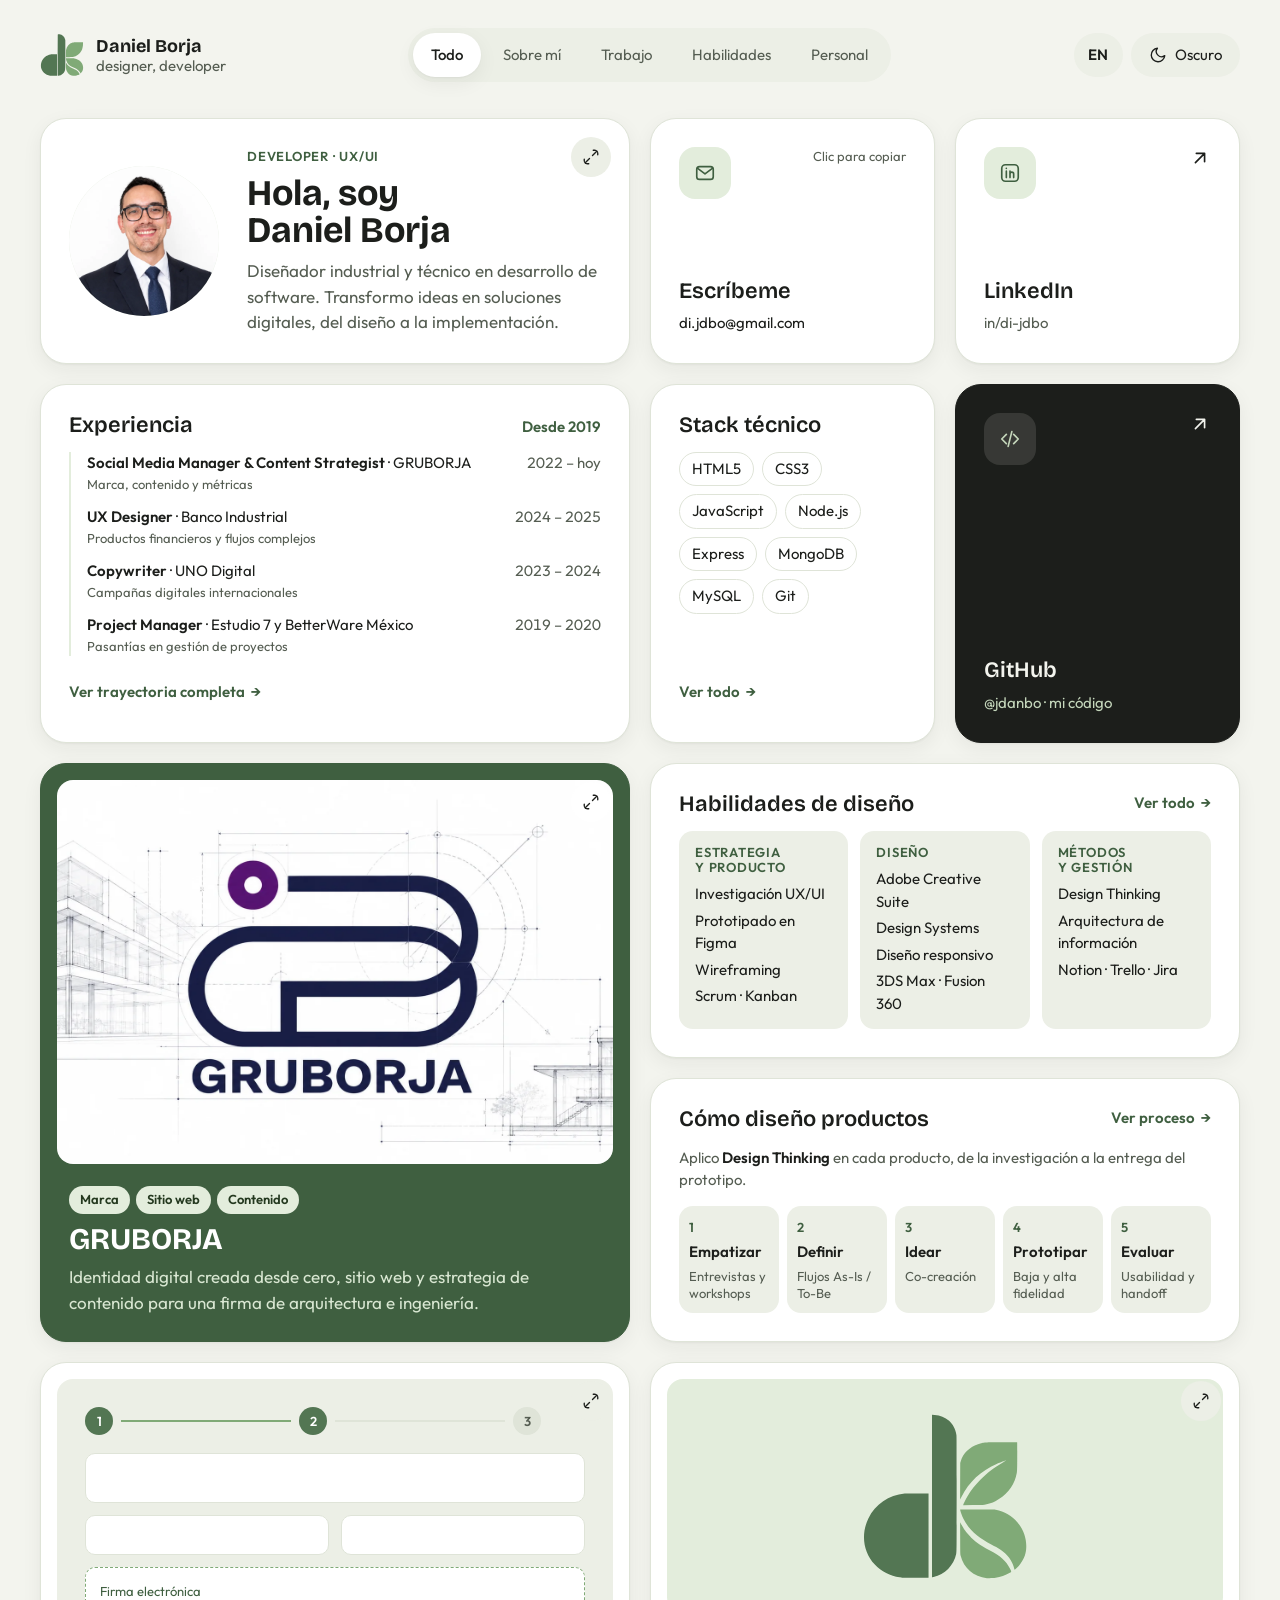
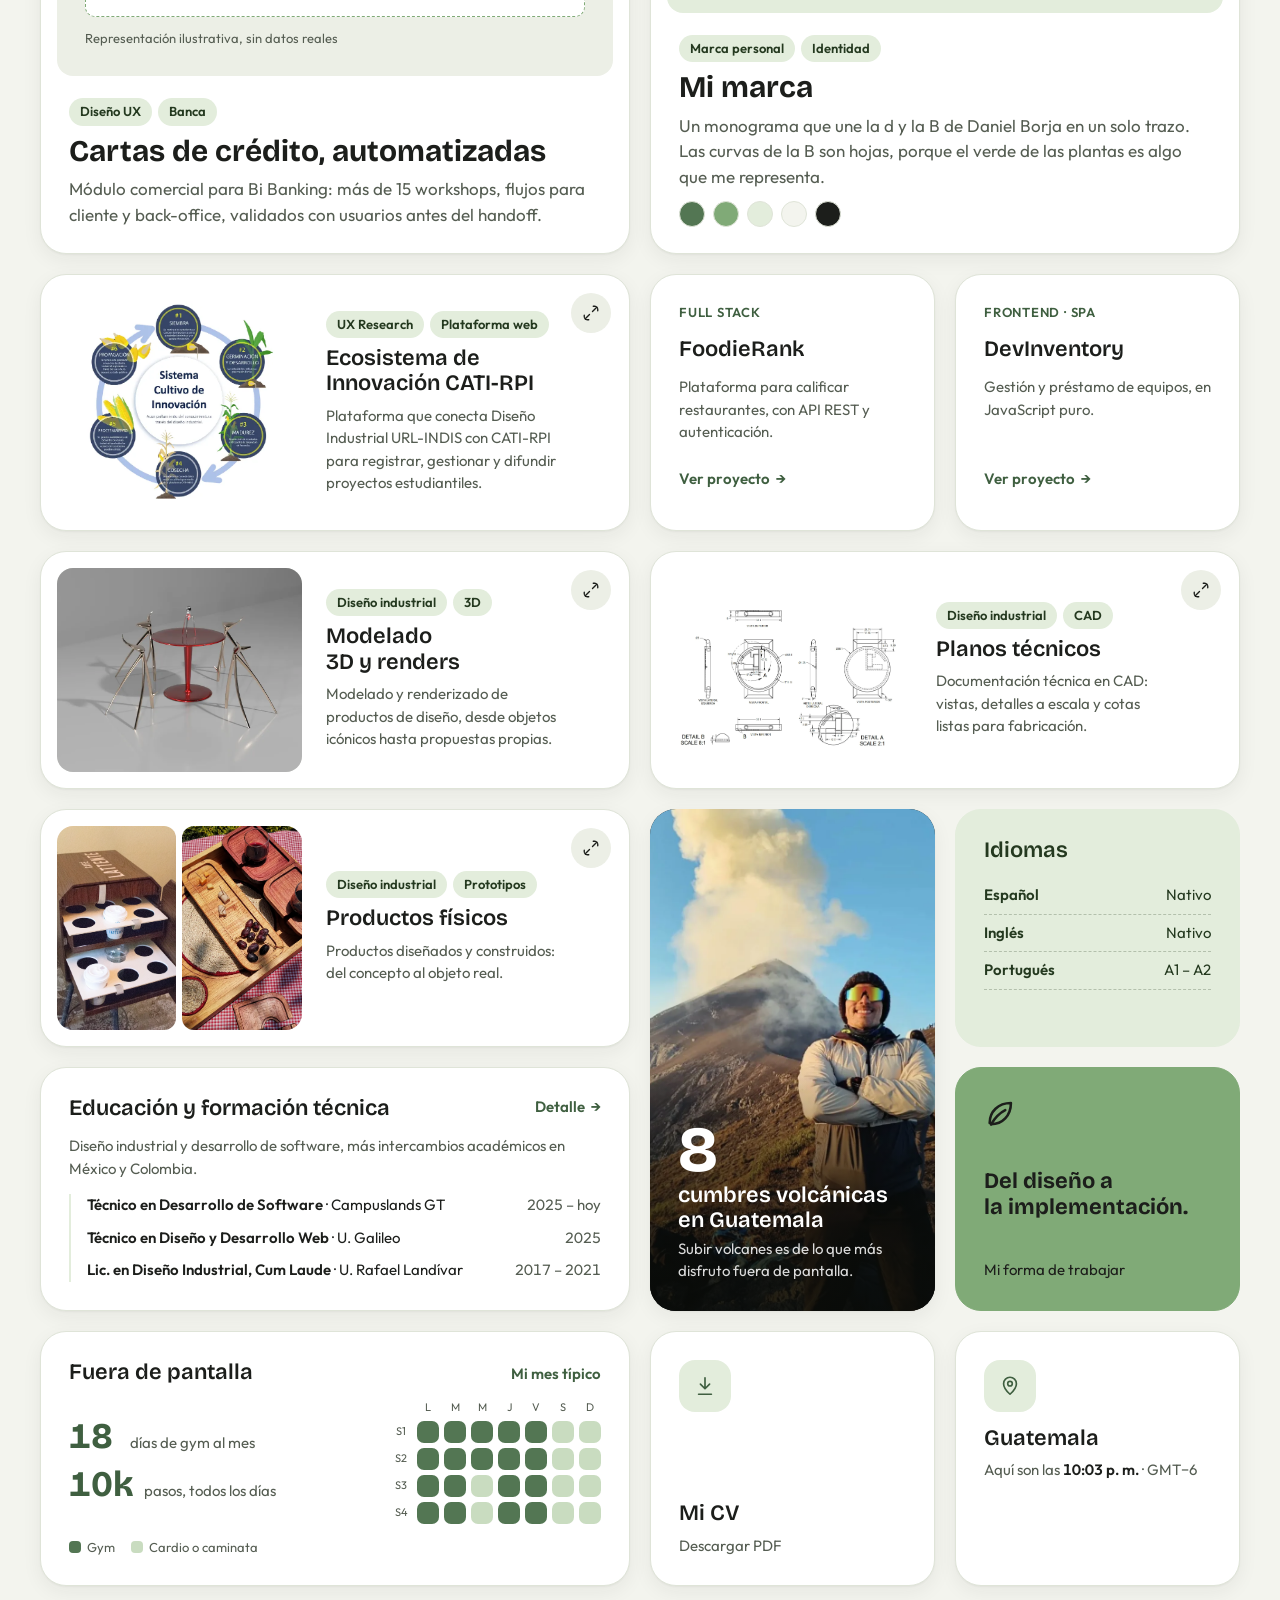
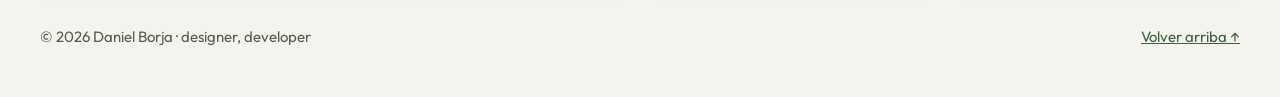
==== index.html @ 54ef1f3e "Organiza los archivos estáticos en la carpeta assets/ css, js, img, cv e íconos (favicons y manifest" ====
<!doctype html>
<html lang="es">
<head>
  <meta charset="utf-8">
  <meta name="viewport" content="width=device-width, initial-scale=1, viewport-fit=cover">
  <title>Daniel Borja · Developer UX/UI</title>
  <meta name="description" content="Portafolio de Daniel Borja, diseñador industrial y técnico en desarrollo de software en Guatemala. Diseño UX/UI y desarrollo frontend.">
  <meta name="author" content="Daniel Borja">
  <meta name="theme-color" content="#F3F4EE" media="(prefers-color-scheme: light)">
  <meta name="theme-color" content="#111410" media="(prefers-color-scheme: dark)">

  <!-- Vista previa al compartir el enlace -->
  <meta property="og:title" content="Daniel Borja · Developer UX/UI">
  <meta property="og:description" content="Diseño UX/UI y desarrollo frontend desde Guatemala.">
  <meta property="og:image" content="assets/img/perfil.webp">
  <meta property="og:type" content="website">

  <!-- Íconos -->
  <link rel="icon" type="image/svg+xml" href="assets/icons/favicon.svg">
  <link rel="icon" type="image/png" sizes="96x96" href="assets/icons/favicon-96x96.png">
  <link rel="shortcut icon" href="assets/icons/favicon.ico">
  <link rel="apple-touch-icon" sizes="180x180" href="assets/icons/apple-touch-icon.png">
  <link rel="manifest" href="assets/icons/site.webmanifest">

  <!-- Tipografías: Bricolage Grotesque (títulos) + Outfit (texto) -->
  <link rel="preconnect" href="https://fonts.googleapis.com">
  <link rel="preconnect" href="https://fonts.gstatic.com" crossorigin>
  <link rel="stylesheet" href="https://fonts.googleapis.com/css2?family=Bricolage+Grotesque:opsz,wght@12..96,600;12..96,700&family=Outfit:wght@400;500;600&display=swap">

  <!-- Estilos, en orden: variables → base → estructura → tarjetas → modal -->
  <link rel="stylesheet" href="assets/css/tokens.css">
  <link rel="stylesheet" href="assets/css/base.css">
  <link rel="stylesheet" href="assets/css/layout.css">
  <link rel="stylesheet" href="assets/css/cards.css">
  <link rel="stylesheet" href="assets/css/modal.css">

  <!-- Aplica el tema guardado antes de pintar, para evitar un parpadeo -->
  <script>
    try {
      var temaGuardado = localStorage.getItem('tema');
      if (temaGuardado) document.documentElement.setAttribute('data-theme', temaGuardado);
    } catch (e) {}
  </script>
</head>
<body>
  <a class="skip-link" href="#contenido">Saltar al contenido</a>

  <!-- ============ ENCABEZADO ============ -->
  <header class="site-header">
    <a class="brand" href="#" aria-label="Daniel Borja, inicio">
      <svg class="brand__logo" viewBox="129 152 995 977" aria-hidden="true"><path class="db-dark" fill-rule="evenodd" d="M357.5 1108.9C306.5 1104.1 255.8 1080.1 217.9 1042.9C152.1 978.1 132.1 885.1 164.7 794.6C195.9 707.8 276.5 640.7 366.5 626.6C385.8 623.6 400.0 623.0 456.8 623.0L514.0 623.0L514.0 866.5L514.0 1110.0L440.2 1109.9C399.7 1109.8 362.4 1109.4 357.5 1108.9ZM530.7 1109.3C529.5 1108.2 529.9 175.2 531.0 174.5C533.9 172.7 556.9 172.2 568.8 173.6C634.1 181.2 683.5 227.7 699.2 296.5L701.5 306.5L701.8 621.5C702.1 943.0 702.1 947.7 698.4 966.0C682.7 1044.2 620.8 1101.3 543.6 1108.9C530.7 1110.2 531.5 1110.2 530.7 1109.3Z"/><path class="db-light" fill-rule="evenodd" d="M876.8 1108.5C788.9 1096.5 722.6 1023.9 716.0 932.4C714.7 914.7 714.7 808.2 715.9 809.5C716.4 810.1 719.4 815.0 722.4 820.4C736.8 845.8 757.5 869.3 785.9 892.4C791.1 896.6 796.2 900.6 797.4 901.2C798.6 901.8 801.1 903.6 803.0 905.1C814.2 913.8 859.1 937.9 887.0 950.0C901.4 956.2 935.6 974.0 946.2 980.7C978.0 1000.8 1001.6 1025.2 1014.9 1051.8C1018.8 1059.6 1024.0 1072.1 1024.0 1073.7C1024.0 1075.8 1000.4 1088.5 984.0 1095.3C967.8 1102.0 948.6 1106.9 930.5 1109.0C918.3 1110.4 888.6 1110.1 876.8 1108.5ZM1043.5 1052.2C1042.5 1049.6 1040.1 1044.6 1038.2 1041.0C1012.9 994.9 972.6 962.9 900.0 931.2C824.7 898.4 779.7 865.1 748.6 819.2C730.3 792.2 716.0 748.7 716.0 720.1L716.0 714.0L757.2 713.8C836.1 713.3 892.6 714.4 908.5 716.9C966.4 726.0 1014.2 751.2 1050.3 791.8C1114.9 864.4 1123.0 965.7 1069.6 1032.9C1062.7 1041.6 1047.8 1057.0 1046.3 1057.0C1045.7 1057.0 1044.5 1054.9 1043.5 1052.2ZM715.0 625.8C715.0 565.9 715.7 543.3 718.0 529.5C732.2 445.6 788.2 383.0 870.1 359.5C900.0 350.9 913.1 350.0 1016.2 350.0L1102.0 350.0L1102.0 376.3C1102.0 446.3 1091.3 497.7 1066.4 546.9C1027.4 623.9 960.1 672.0 871.4 686.1C858.2 688.2 853.9 688.4 786.2 688.7L715.0 689.1L715.0 625.8Z"/></svg>
      <span class="brand__text">
        <span class="brand__name">Daniel Borja</span>
        <span class="brand__role">designer, developer</span>
      </span>
    </a>

    <nav class="filters" aria-label="Filtrar módulos">
      <button class="filters__btn" type="button" data-filter="todo" aria-pressed="true">Todo</button>
      <button class="filters__btn" type="button" data-filter="sobre-mi" aria-pressed="false">Sobre mí</button>
      <button class="filters__btn" type="button" data-filter="trabajo" aria-pressed="false">Trabajo</button>
      <button class="filters__btn" type="button" data-filter="habilidades" aria-pressed="false">Habilidades</button>
      <button class="filters__btn" type="button" data-filter="personal" aria-pressed="false">Personal</button>
    </nav>

    <div class="header-actions">
      <a class="lang-switch" href="en/" lang="en" hreflang="en" aria-label="Read in English">EN</a>
      <button class="theme-toggle" type="button" id="theme-toggle" aria-label="Cambiar a modo oscuro">
        <svg class="icon icon--moon" viewBox="0 0 24 24" aria-hidden="true"><path d="M21 12.8A9 9 0 1 1 11.2 3a7 7 0 0 0 9.8 9.8z"/></svg>
        <svg class="icon icon--sun" viewBox="0 0 24 24" aria-hidden="true"><circle cx="12" cy="12" r="4"/><path d="M12 2v2M12 20v2M4.9 4.9l1.4 1.4M17.7 17.7l1.4 1.4M2 12h2M20 12h2M4.9 19.1l1.4-1.4M17.7 6.3l1.4-1.4"/></svg>
        <span class="theme-toggle__label">Oscuro</span>
      </button>
    </div>
  </header>

  <!-- ============ CUADRÍCULA BENTO ============ -->
  <main id="contenido">
    <h1 class="visually-hidden">Daniel Borja, diseñador UX/UI y desarrollador en Guatemala</h1>

    <div class="bento" id="bento">

      <!-- Sobre mí -->
      <article class="card card--about span-2" data-cat="sobre-mi">
        <div class="avatar">
          <img class="avatar__img" src="assets/img/perfil.webp" alt="Foto de Daniel Borja" width="800" height="800" data-fallback>
          <svg class="avatar__fallback" viewBox="129 152 995 977" aria-hidden="true"><path class="db-dark" fill-rule="evenodd" d="M357.5 1108.9C306.5 1104.1 255.8 1080.1 217.9 1042.9C152.1 978.1 132.1 885.1 164.7 794.6C195.9 707.8 276.5 640.7 366.5 626.6C385.8 623.6 400.0 623.0 456.8 623.0L514.0 623.0L514.0 866.5L514.0 1110.0L440.2 1109.9C399.7 1109.8 362.4 1109.4 357.5 1108.9ZM530.7 1109.3C529.5 1108.2 529.9 175.2 531.0 174.5C533.9 172.7 556.9 172.2 568.8 173.6C634.1 181.2 683.5 227.7 699.2 296.5L701.5 306.5L701.8 621.5C702.1 943.0 702.1 947.7 698.4 966.0C682.7 1044.2 620.8 1101.3 543.6 1108.9C530.7 1110.2 531.5 1110.2 530.7 1109.3Z"/><path class="db-light" fill-rule="evenodd" d="M876.8 1108.5C788.9 1096.5 722.6 1023.9 716.0 932.4C714.7 914.7 714.7 808.2 715.9 809.5C716.4 810.1 719.4 815.0 722.4 820.4C736.8 845.8 757.5 869.3 785.9 892.4C791.1 896.6 796.2 900.6 797.4 901.2C798.6 901.8 801.1 903.6 803.0 905.1C814.2 913.8 859.1 937.9 887.0 950.0C901.4 956.2 935.6 974.0 946.2 980.7C978.0 1000.8 1001.6 1025.2 1014.9 1051.8C1018.8 1059.6 1024.0 1072.1 1024.0 1073.7C1024.0 1075.8 1000.4 1088.5 984.0 1095.3C967.8 1102.0 948.6 1106.9 930.5 1109.0C918.3 1110.4 888.6 1110.1 876.8 1108.5ZM1043.5 1052.2C1042.5 1049.6 1040.1 1044.6 1038.2 1041.0C1012.9 994.9 972.6 962.9 900.0 931.2C824.7 898.4 779.7 865.1 748.6 819.2C730.3 792.2 716.0 748.7 716.0 720.1L716.0 714.0L757.2 713.8C836.1 713.3 892.6 714.4 908.5 716.9C966.4 726.0 1014.2 751.2 1050.3 791.8C1114.9 864.4 1123.0 965.7 1069.6 1032.9C1062.7 1041.6 1047.8 1057.0 1046.3 1057.0C1045.7 1057.0 1044.5 1054.9 1043.5 1052.2ZM715.0 625.8C715.0 565.9 715.7 543.3 718.0 529.5C732.2 445.6 788.2 383.0 870.1 359.5C900.0 350.9 913.1 350.0 1016.2 350.0L1102.0 350.0L1102.0 376.3C1102.0 446.3 1091.3 497.7 1066.4 546.9C1027.4 623.9 960.1 672.0 871.4 686.1C858.2 688.2 853.9 688.4 786.2 688.7L715.0 689.1L715.0 625.8Z"/></svg>
        </div>
        <div class="card__body">
          <p class="eyebrow">Developer · UX/UI</p>
          <h2 class="card__title card__title--xl">Hola, soy Daniel Borja</h2>
          <p class="card__text">Diseñador industrial y técnico en desarrollo de software. Transformo ideas en soluciones digitales, del diseño a la implementación.</p>
        </div>
        <button class="card__expand" type="button" data-open="tpl-sobre-mi" aria-haspopup="dialog" aria-label="Abrir: sobre mí">
          <svg class="icon" viewBox="0 0 24 24" aria-hidden="true"><path d="M15 3h6v6M9 21H3v-6M21 3l-7 7M3 21l7-7"/></svg>
        </button>
      </article>

      <!-- Email (clic copia el correo) -->
      <article class="card card--email" data-cat="sobre-mi">
        <span class="card__icon">
          <svg class="icon" viewBox="0 0 24 24" aria-hidden="true"><rect x="3" y="5" width="18" height="14" rx="3"/><path d="m4 7 8 6 8-6"/></svg>
        </span>
        <div class="card__body">
          <h2 class="card__title">Escríbeme</h2>
          <p class="card__text card__text--small email-text" id="email-text">di.jdbo@gmail.com</p>
        </div>
        <button class="card__stretch" type="button" data-copy-email aria-describedby="email-text">
          <span class="visually-hidden">Copiar correo</span>
        </button>
        <span class="card__hint" aria-hidden="true">Clic para copiar</span>
      </article>

      <!-- LinkedIn -->
      <a class="card card--link" href="https://www.linkedin.com/in/di-jdbo" target="_blank" rel="noopener" data-cat="sobre-mi">
        <span class="card__icon">
          <svg class="icon" viewBox="0 0 24 24" aria-hidden="true"><rect x="3" y="3" width="18" height="18" rx="4"/><path d="M8 10v7M8 7v.01M12 17v-4a2 2 0 0 1 4 0v4M12 10v7"/></svg>
        </span>
        <span class="card__body">
          <span class="card__title">LinkedIn</span>
          <span class="card__text card__text--small">in/di-jdbo</span>
        </span>
        <svg class="icon card__arrow" viewBox="0 0 24 24" aria-hidden="true"><path d="M7 17 17 7M8 7h9v9"/></svg>
      </a>

      <!-- Experiencia -->
      <article class="card card--list span-2" data-cat="trabajo">
        <header class="card__head">
          <h2 class="card__title">Experiencia</h2>
          <span class="card__meta">Desde 2019</span>
        </header>
        <ul class="timeline timeline--roles">
          <li><span><b>Social Media Manager &amp; Content Strategist</b> · GRUBORJA<span class="timeline__area">Marca, contenido y métricas</span></span><span class="timeline__date">2022 – hoy</span></li>
          <li><span><b>UX Designer</b> · Banco Industrial<span class="timeline__area">Productos financieros y flujos complejos</span></span><span class="timeline__date">2024 – 2025</span></li>
          <li><span><b>Copywriter</b> · UNO Digital<span class="timeline__area">Campañas digitales internacionales</span></span><span class="timeline__date">2023 – 2024</span></li>
          <li><span><b>Project Manager</b> · Estudio 7 y BetterWare México<span class="timeline__area">Pasantías en gestión de proyectos</span></span><span class="timeline__date">2019 – 2020</span></li>
        </ul>
        <button class="card__more" type="button" data-open="tpl-experiencia" aria-haspopup="dialog">Ver trayectoria completa <span aria-hidden="true">→</span></button>
      </article>

      <!-- Stack técnico -->
      <article class="card" data-cat="habilidades">
        <h2 class="card__title">Stack técnico</h2>
        <p class="chips">
          <span class="chip">HTML5</span><span class="chip">CSS3</span><span class="chip">JavaScript</span>
          <span class="chip">Node.js</span><span class="chip">Express</span><span class="chip">MongoDB</span>
          <span class="chip">MySQL</span><span class="chip">Git</span>
        </p>
        <button class="card__more" type="button" data-open="tpl-stack" aria-haspopup="dialog">Ver todo <span aria-hidden="true">→</span></button>
      </article>

      <!-- GitHub -->
      <a class="card card--link card--ink" href="https://github.com/jdanbo" target="_blank" rel="noopener" data-cat="trabajo habilidades">
        <span class="card__icon">
          <svg class="icon" viewBox="0 0 24 24" aria-hidden="true"><path d="m8 7-5 5 5 5M16 7l5 5-5 5M14 4l-4 16"/></svg>
        </span>
        <span class="card__body">
          <span class="card__title">GitHub</span>
          <span class="card__text card__text--small">@jdanbo · mi código</span>
        </span>
        <svg class="icon card__arrow" viewBox="0 0 24 24" aria-hidden="true"><path d="M7 17 17 7M8 7h9v9"/></svg>
      </a>

      <!-- Proyecto: GRUBORJA -->
      <article class="card card--project card--forest span-2 row-2" data-cat="trabajo">
        <div class="card__media card__media--white">
          <img src="assets/img/gruborja-portada.webp" alt="Logotipo de GRUBORJA sobre bocetos arquitectónicos" width="1600" height="900" loading="lazy">
        </div>
        <div class="card__body">
          <p class="tags"><span class="tag">Marca</span><span class="tag">Sitio web</span><span class="tag">Contenido</span></p>
          <h2 class="card__title card__title--lg">GRUBORJA</h2>
          <p class="card__text">Identidad digital creada desde cero, sitio web y estrategia de contenido para una firma de arquitectura e ingeniería.</p>
        </div>
        <button class="card__expand" type="button" data-open="tpl-gruborja" aria-haspopup="dialog" aria-label="Abrir caso: GRUBORJA">
          <svg class="icon" viewBox="0 0 24 24" aria-hidden="true"><path d="M15 3h6v6M9 21H3v-6M21 3l-7 7M3 21l7-7"/></svg>
        </button>
      </article>

      <!-- Habilidades de diseño y UX -->
      <article class="card span-2" data-cat="habilidades">
        <header class="card__head">
          <h2 class="card__title">Habilidades de diseño</h2>
          <button class="card__more" type="button" data-open="tpl-diseno" aria-haspopup="dialog">Ver todo <span aria-hidden="true">→</span></button>
        </header>
        <div class="skill-groups">
          <div class="skill-group">
            <h3 class="skill-group__title">Estrategia y producto</h3>
            <ul class="skill-group__list">
              <li>Investigación UX/UI</li>
              <li>Prototipado en Figma</li>
              <li>Wireframing</li>
              <li>Scrum · Kanban</li>
            </ul>
          </div>
          <div class="skill-group">
            <h3 class="skill-group__title">Diseño</h3>
            <ul class="skill-group__list">
              <li>Adobe Creative Suite</li>
              <li>Design Systems</li>
              <li>Diseño responsivo</li>
              <li>3DS Max · Fusion 360</li>
            </ul>
          </div>
          <div class="skill-group">
            <h3 class="skill-group__title">Métodos y gestión</h3>
            <ul class="skill-group__list">
              <li>Design Thinking</li>
              <li>Arquitectura de información</li>
              <li>Notion · Trello · Jira</li>
            </ul>
          </div>
        </div>
      </article>

      <!-- Cómo diseño productos: Design Thinking -->
      <article class="card span-2" data-cat="habilidades">
        <header class="card__head">
          <h2 class="card__title">Cómo diseño productos</h2>
          <button class="card__more" type="button" data-open="tpl-ux" aria-haspopup="dialog">Ver proceso <span aria-hidden="true">→</span></button>
        </header>
        <p class="card__text card__text--small">Aplico <b class="hl">Design Thinking</b> en cada producto, de la investigación a la entrega del prototipo.</p>
        <ol class="process">
          <li><span class="process__n">1</span>Empatizar<span class="process__hint">Entrevistas y workshops</span></li>
          <li><span class="process__n">2</span>Definir<span class="process__hint">Flujos As-Is / To-Be</span></li>
          <li><span class="process__n">3</span>Idear<span class="process__hint">Co-creación</span></li>
          <li><span class="process__n">4</span>Prototipar<span class="process__hint">Baja y alta fidelidad</span></li>
          <li><span class="process__n">5</span>Evaluar<span class="process__hint">Usabilidad y handoff</span></li>
        </ol>
      </article>

      <!-- Proyecto: Cartas de crédito (Bi Banking) -->
      <article class="card card--project span-2 row-2" data-cat="trabajo">
        <div class="card__media card__media--ui" aria-hidden="true">
          <div class="mock-steps">
            <span class="mock-steps__dot is-done">1</span><span class="mock-steps__line is-done"></span>
            <span class="mock-steps__dot is-done">2</span><span class="mock-steps__line"></span>
            <span class="mock-steps__dot">3</span>
          </div>
          <span class="mock-field"></span>
          <span class="mock-row"><span class="mock-field"></span><span class="mock-field"></span></span>
          <span class="mock-field mock-field--sign">Firma electrónica</span>
          <span class="mock-caption">Representación ilustrativa, sin datos reales</span>
        </div>
        <div class="card__body">
          <p class="tags"><span class="tag">Diseño UX</span><span class="tag">Banca</span></p>
          <h2 class="card__title card__title--lg">Cartas de crédito, automatizadas</h2>
          <p class="card__text">Módulo comercial para Bi Banking: más de 15 workshops, flujos para cliente y back-office, validados con usuarios antes del handoff.</p>
        </div>
        <button class="card__expand" type="button" data-open="tpl-bi" aria-haspopup="dialog" aria-label="Abrir caso: cartas de crédito">
          <svg class="icon" viewBox="0 0 24 24" aria-hidden="true"><path d="M15 3h6v6M9 21H3v-6M21 3l-7 7M3 21l7-7"/></svg>
        </button>
      </article>

      <!-- Mi marca: logotipo -->
      <article class="card card--brand span-2 row-2" data-cat="sobre-mi trabajo">
        <div class="brand-stage">
          <img src="assets/img/logo-db.svg" alt="Logotipo de Daniel Borja: monograma db con hojas" width="883" height="888" loading="lazy">
        </div>
        <div class="card__body">
          <p class="tags"><span class="tag">Marca personal</span><span class="tag">Identidad</span></p>
          <h2 class="card__title card__title--lg">Mi marca</h2>
          <p class="card__text">Un monograma que une la d y la B de Daniel Borja en un solo trazo. Las curvas de la B son hojas, porque el verde de las plantas es algo que me representa.</p>
          <p class="swatches" aria-label="Paleta de la marca">
            <span class="swatch" style="background:#537653" title="Verde bosque #537653"></span>
            <span class="swatch" style="background:#80AA77" title="Verde hoja #80AA77"></span>
            <span class="swatch" style="background:#E3EDDC" title="Menta #E3EDDC"></span>
            <span class="swatch" style="background:#F3F4EE" title="Hueso #F3F4EE"></span>
            <span class="swatch" style="background:#1C1E1B" title="Casi negro #1C1E1B"></span>
          </p>
        </div>
        <button class="card__expand" type="button" data-open="tpl-marca" aria-haspopup="dialog" aria-label="Abrir: mi marca">
          <svg class="icon" viewBox="0 0 24 24" aria-hidden="true"><path d="M15 3h6v6M9 21H3v-6M21 3l-7 7M3 21l7-7"/></svg>
        </button>
      </article>

      <!-- Proyecto: Ecosistema de Innovación CATI-RPI -->
      <article class="card card--feature span-2" data-cat="trabajo">
        <div class="card__media card__media--contain">
          <img src="assets/img/innovacion-1.webp" alt="Diagrama del Sistema Cultivo de Innovación: siembra, germinación, madurez, cosecha, procesamiento y propagación" width="570" height="583" loading="lazy">
        </div>
        <div class="card__body">
          <p class="tags"><span class="tag">UX Research</span><span class="tag">Plataforma web</span></p>
          <h2 class="card__title">Ecosistema de Innovación CATI-RPI</h2>
          <p class="card__text card__text--small">Plataforma que conecta Diseño Industrial URL-INDIS con CATI-RPI para registrar, gestionar y difundir proyectos estudiantiles.</p>
        </div>
        <button class="card__expand" type="button" data-open="tpl-cati" aria-haspopup="dialog" aria-label="Abrir caso: Ecosistema de Innovación CATI-RPI">
          <svg class="icon" viewBox="0 0 24 24" aria-hidden="true"><path d="M15 3h6v6M9 21H3v-6M21 3l-7 7M3 21l7-7"/></svg>
        </button>
      </article>

      <!-- Proyecto: FoodieRank -->
      <article class="card card--mini-project" data-cat="trabajo habilidades">
        <p class="eyebrow">Full stack</p>
        <h2 class="card__title">FoodieRank</h2>
        <p class="card__text card__text--small">Plataforma para calificar restaurantes, con API REST y autenticación.</p>
        <button class="card__more" type="button" data-open="tpl-foodierank" aria-haspopup="dialog">Ver proyecto <span aria-hidden="true">→</span></button>
      </article>

      <!-- Proyecto: DevInventory -->
      <article class="card card--mini-project" data-cat="trabajo habilidades">
        <p class="eyebrow">Frontend · SPA</p>
        <h2 class="card__title">DevInventory</h2>
        <p class="card__text card__text--small">Gestión y préstamo de equipos, en JavaScript puro.</p>
        <button class="card__more" type="button" data-open="tpl-devinventory" aria-haspopup="dialog">Ver proyecto <span aria-hidden="true">→</span></button>
      </article>

      <!-- Modelado 3D y renders -->
      <article class="card card--feature span-2" data-cat="trabajo">
        <div class="card__media">
          <img src="assets/img/starck.webp" alt="Render del exprimidor Juicy Salif de Philippe Starck" width="1200" height="675" loading="lazy">
        </div>
        <div class="card__body">
          <p class="tags"><span class="tag">Diseño industrial</span><span class="tag">3D</span></p>
          <h2 class="card__title">Modelado 3D y renders</h2>
          <p class="card__text card__text--small">Modelado y renderizado de productos de diseño, desde objetos icónicos hasta propuestas propias.</p>
        </div>
        <button class="card__expand" type="button" data-open="tpl-3d" aria-haspopup="dialog" aria-label="Abrir galería: modelado 3D y renders">
          <svg class="icon" viewBox="0 0 24 24" aria-hidden="true"><path d="M15 3h6v6M9 21H3v-6M21 3l-7 7M3 21l7-7"/></svg>
        </button>
      </article>

      <!-- Planos técnicos -->
      <article class="card card--feature span-2" data-cat="trabajo habilidades">
        <div class="card__media card__media--contain">
          <img src="assets/img/plano.webp" alt="Plano técnico CAD con vistas y detalles acotados" width="1186" height="812" loading="lazy">
        </div>
        <div class="card__body">
          <p class="tags"><span class="tag">Diseño industrial</span><span class="tag">CAD</span></p>
          <h2 class="card__title">Planos técnicos</h2>
          <p class="card__text card__text--small">Documentación técnica en CAD: vistas, detalles a escala y cotas listas para fabricación.</p>
        </div>
        <button class="card__expand" type="button" data-open="tpl-planos" aria-haspopup="dialog" aria-label="Abrir: planos técnicos">
          <svg class="icon" viewBox="0 0 24 24" aria-hidden="true"><path d="M15 3h6v6M9 21H3v-6M21 3l-7 7M3 21l7-7"/></svg>
        </button>
      </article>

      <!-- Productos físicos -->
      <article class="card card--feature span-2" data-cat="trabajo">
        <div class="card__media card__media--duo">
          <img src="assets/img/producto-lattente.webp" alt="Contenedor de madera para Café Lattente con dos bandejas deslizables para bebidas" width="1400" height="1223" loading="lazy">
          <img src="assets/img/producto-picnic.webp" alt="Bandeja de madera para picnic con tabla central, portavasos y posavasos tejidos" width="1400" height="1050" loading="lazy">
        </div>
        <div class="card__body">
          <p class="tags"><span class="tag">Diseño industrial</span><span class="tag">Prototipos</span></p>
          <h2 class="card__title">Productos físicos</h2>
          <p class="card__text card__text--small">Productos diseñados y construidos: del concepto al objeto real.</p>
        </div>
        <button class="card__expand" type="button" data-open="tpl-fisicos" aria-haspopup="dialog" aria-label="Abrir: productos físicos">
          <svg class="icon" viewBox="0 0 24 24" aria-hidden="true"><path d="M15 3h6v6M9 21H3v-6M21 3l-7 7M3 21l7-7"/></svg>
        </button>
      </article>

      <!-- Volcanes -->
      <article class="card card--photo row-2" data-cat="personal">
        <img class="card__photo" src="assets/img/volcanes.webp" alt="Daniel en la cumbre de un volcán al amanecer, con un volcán en erupción al fondo" width="1000" height="1106" loading="lazy">
        <div class="card__photo-body">
          <p class="card__photo-n">8</p>
          <h2 class="card__title">cumbres volcánicas en Guatemala</h2>
          <p class="card__text card__text--small">Subir volcanes es de lo que más disfruto fuera de pantalla.</p>
        </div>
      </article>

      <!-- Idiomas + Duolingo -->
      <article class="card card--mint" data-cat="personal sobre-mi">
        <header class="card__head">
          <h2 class="card__title">Idiomas</h2>
          <span class="streak" id="duolingo-streak" hidden>
            <svg class="icon" viewBox="0 0 24 24" aria-hidden="true"><path d="M12 22c4 0 7-2.7 7-6.5 0-4-3.5-6.5-4.5-10.5-2 1.5-3 3.5-3 5.5C10 9 9 8 9 6c-2 2-4 4.8-4 9.5C5 19.3 8 22 12 22z"/></svg>
            <span id="duolingo-dias"></span>
          </span>
        </header>
        <ul class="langs">
          <li><span>Español</span><span>Nativo</span></li>
          <li><span>Inglés</span><span>Nativo</span></li>
          <li><span>Portugués</span><span>A1 – A2</span></li>
        </ul>
        <a class="card__more" id="duolingo-link" href="https://www.duolingo.com/" target="_blank" rel="noopener" hidden>Mi perfil en Duolingo <span aria-hidden="true">↗</span></a>
      </article>

      <!-- Educación y formación técnica -->
      <article class="card card--list span-2" data-cat="sobre-mi">
        <header class="card__head">
          <h2 class="card__title">Educación y formación técnica</h2>
          <button class="card__more" type="button" data-open="tpl-educacion" aria-haspopup="dialog">Detalle <span aria-hidden="true">→</span></button>
        </header>
        <p class="card__text card__text--small">Diseño industrial y desarrollo de software, más intercambios académicos en México y Colombia.</p>
        <ul class="timeline">
          <li><span><b>Técnico en Desarrollo de Software</b> · Campuslands GT</span><span class="timeline__date">2025 – hoy</span></li>
          <li><span><b>Técnico en Diseño y Desarrollo Web</b> · U. Galileo</span><span class="timeline__date">2025</span></li>
          <li><span><b>Lic. en Diseño Industrial, Cum Laude</b> · U. Rafael Landívar</span><span class="timeline__date">2017 – 2021</span></li>
        </ul>
      </article>

      <!-- Frase -->
      <figure class="card card--quote" data-cat="sobre-mi">
        <svg class="icon icon--leaf" viewBox="0 0 24 24" aria-hidden="true"><path d="M5 20c8 0 14-6 14-15-9 0-15 6-15 14"/><path d="M5 20c3-5 6-8 10-10"/></svg>
        <blockquote class="quote">Del diseño a la implementación.</blockquote>
        <figcaption class="card__text card__text--small">Mi forma de trabajar</figcaption>
      </figure>

      <!-- Fuera de pantalla: rutina de gym y pasos (datos en js/data.js) -->
      <article class="card span-2" data-cat="personal">
        <header class="card__head">
          <h2 class="card__title">Fuera de pantalla</h2>
          <span class="card__meta">Mi mes típico</span>
        </header>
        <div class="routine">
          <div class="routine__stats">
            <p class="stat"><span class="stat__n" id="gym-total">18</span><span class="stat__l">días de gym al mes</span></p>
            <p class="stat"><span class="stat__n" id="gym-pasos">10k</span><span class="stat__l">pasos, todos los días</span></p>
          </div>
          <div class="routine__grid" id="gym-rutina" role="img" aria-label="Rutina mensual: dos semanas de 5 días de gym, dos semanas de 4 días, y cardio o caminata los demás días"></div>
        </div>
        <p class="routine__legend">
          <span class="routine__key"><span class="routine__cell is-gym"></span>Gym</span>
          <span class="routine__key"><span class="routine__cell is-cardio"></span>Cardio o caminata</span>
        </p>
      </article>

      <!-- CV -->
      <a class="card card--link" href="assets/cv/CV_Daniel_Borja.pdf" download data-cat="sobre-mi">
        <span class="card__icon">
          <svg class="icon" viewBox="0 0 24 24" aria-hidden="true"><path d="M12 3v12M7 10l5 5 5-5M5 21h14"/></svg>
        </span>
        <span class="card__body">
          <span class="card__title">Mi CV</span>
          <span class="card__text card__text--small">Descargar PDF</span>
        </span>
      </a>

      <!-- Ubicación y hora local -->
      <article class="card" data-cat="sobre-mi personal">
        <span class="card__icon">
          <svg class="icon" viewBox="0 0 24 24" aria-hidden="true"><path d="M12 21s-7-6.2-7-11.5A7 7 0 0 1 19 9.5C19 14.8 12 21 12 21z"/><circle cx="12" cy="9.5" r="2.5"/></svg>
        </span>
        <div class="card__body">
          <h2 class="card__title">Guatemala</h2>
          <p class="card__text card__text--small">Aquí son las <time class="clock" id="local-time">--:--</time> · GMT−6</p>
        </div>
      </article>

    </div>
  </main>

  <footer class="site-footer">
    <p>© <span id="year">2026</span> Daniel Borja · designer, developer</p>
    <a href="#contenido">Volver arriba ↑</a>
  </footer>

  <!-- ============ MODAL (un solo dialog, el contenido llega de las plantillas) ============ -->
  <dialog class="modal" id="modal">
    <button class="modal__close" type="button" data-close aria-label="Cerrar">
      <svg class="icon" viewBox="0 0 24 24" aria-hidden="true"><path d="M6 6l12 12M18 6 6 18"/></svg>
    </button>
    <div class="modal__body" id="modal-body"></div>
  </dialog>

  <!-- Aviso breve (ej. "Correo copiado") -->
  <div class="toast" id="toast" role="status" aria-live="polite"></div>

  <!-- ============ CONTENIDO DE LOS MODALES ============ -->
  <template id="tpl-sobre-mi">
    <p class="eyebrow">Sobre mí</p>
    <h2 class="modal__title" id="modal-title">Hola, soy Daniel Borja</h2>
    <p>Soy diseñador industrial y técnico en desarrollo de software, con experiencia en diseño digital y desarrollo frontend. Combino sensibilidad por la experiencia de usuario con conocimientos técnicos para crear interfaces funcionales, accesibles y visualmente consistentes.</p>
    <p>Mi formación en diseño me ayuda a entender necesidades y resolver problemas; mi formación en desarrollo me permite llevar esas soluciones a una implementación real. Hoy fortalezco mi perfil frontend y avanzo hacia el desarrollo full stack.</p>
    <p>Busco sumarme a un equipo donde pueda aportar desde la ejecución técnica y desde el diseño, para construir productos digitales escalables, mantenibles y centrados en el usuario.</p>
    <h3>Cómo trabajo con otros</h3>
    <ul class="modal__list">
      <li><b>Resolución sistémica de problemas:</b> desgloso retos complejos en soluciones técnicas escalables.</li>
      <li><b>Comunicación entre áreas:</b> traduzco necesidades de diseño y negocio a requerimientos técnicos claros.</li>
      <li><b>Pensamiento analítico:</b> evalúo la viabilidad técnica y cuido el detalle antes de probar un producto.</li>
    </ul>
    <p class="modal__actions">
      <button class="btn btn--primary" type="button" data-copy-email>Copiar correo</button>
      <a class="btn" href="https://www.linkedin.com/in/di-jdbo" target="_blank" rel="noopener">LinkedIn</a>
      <a class="btn" href="assets/cv/CV_Daniel_Borja.pdf" download>Descargar CV</a>
    </p>
  </template>

  <template id="tpl-marca">
    <p class="eyebrow">Identidad personal</p>
    <h2 class="modal__title" id="modal-title">Mi marca: el monograma db</h2>
    <div class="brand-hero"><img src="assets/img/logo-db.svg" alt="Logotipo de Daniel Borja" width="883" height="888"></div>
    <h3>Concepto</h3>
    <p>Mi logotipo es un monograma con mis iniciales. La d y la B comparten el mismo trazo vertical, así que se leen como una sola pieza: diseño y desarrollo en una misma línea, como dice el descriptor "designer, developer".</p>
    <p>Las curvas de la B son dos hojas. El verde y las plantas son algo que me representa, y en este portafolio se convierten en un jardín: cada módulo es una maceta que crece al abrirla.</p>
    <h3>Construcción</h3>
    <p>Formas geométricas, trazos gruesos y esquinas redondeadas. Esas mismas curvas definen el radio de las tarjetas de este sitio.</p>
    <h3>Paleta</h3>
    <ul class="palette">
      <li><span class="palette__chip" style="background:#537653"></span><b>Verde bosque</b><code>#537653</code></li>
      <li><span class="palette__chip" style="background:#80AA77"></span><b>Verde hoja</b><code>#80AA77</code></li>
      <li><span class="palette__chip" style="background:#E3EDDC"></span><b>Menta</b><code>#E3EDDC</code></li>
      <li><span class="palette__chip" style="background:#F3F4EE"></span><b>Hueso</b><code>#F3F4EE</code></li>
      <li><span class="palette__chip" style="background:#1C1E1B"></span><b>Casi negro</b><code>#1C1E1B</code></li>
    </ul>
    <h3>Tipografía</h3>
    <p><b class="font-display">Bricolage Grotesque</b> para títulos y <b>Outfit</b> para texto.</p>
    <h3>Variaciones</h3>
    <a class="modal__zoom" href="assets/img/logo-variaciones.webp" target="_blank" rel="noopener"><img class="modal__cover" src="assets/img/logo-variaciones.webp" alt="Sistema de variaciones del logotipo: a color, monocromo, negro, en negativo sobre verde y negro, sobre verde claro, solo ícono y horizontal" width="1122" height="1402" loading="lazy"></a>
  </template>

  <template id="tpl-bi">
    <p class="eyebrow">Caso de estudio · Diseño UX · Banco Industrial, 2024 – 2025</p>
    <h2 class="modal__title" id="modal-title">Automatización de cartas de crédito</h2>
    <p>Diseño del módulo comercial de cartas de crédito para Bi Banking, la banca en línea de Banco Industrial. El reto: llevar un proceso operativo complejo de comercio exterior a un flujo digital claro, seguro y con firma electrónica.</p>
    <h3>Investigación, diagnóstico y co-diseño</h3>
    <ul class="modal__list">
      <li>Apliqué Design Thinking y facilité más de 15 workshops y entrevistas con clientes, negocio y comercio exterior.</li>
      <li>Diagnostiqué los flujos operativos actuales y futuros (As-Is / To-Be).</li>
      <li>Integré normativas de seguridad y firma electrónica digital al flujo.</li>
    </ul>
    <h3>Arquitectura de información, prototipos y validación</h3>
    <ul class="modal__list">
      <li>Estructuré los flujos de usuario y los prototipos para la vista del cliente y el panel administrativo (back-office).</li>
      <li>Validé con usuarios antes del traspaso técnico (handoff) a ingeniería.</li>
      <li>Revisé la viabilidad técnica junto a los ingenieros del proyecto.</li>
    </ul>
    <p class="chips"><span class="chip">Design Thinking</span><span class="chip">Workshops</span><span class="chip">Figma</span><span class="chip">Arquitectura de información</span><span class="chip">Pruebas de usabilidad</span></p>
  </template>

  <template id="tpl-gruborja">
    <p class="eyebrow">Caso de estudio · Marca, web y contenido · 2022 – hoy</p>
    <h2 class="modal__title" id="modal-title">GRUBORJA</h2>
    <img class="modal__cover" src="assets/img/gruborja-portada.webp" alt="Logotipo de GRUBORJA sobre bocetos arquitectónicos" width="1600" height="900" loading="lazy">
    <p>Firma guatemalteca de arquitectura e ingeniería. Como Social Media Manager y Content Strategist, lideré la creación y el lanzamiento de su identidad digital desde cero, junto con su sitio web.</p>
    <h3>Qué hice</h3>
    <ul class="modal__list">
      <li>Creación y lanzamiento de la identidad digital de la marca.</li>
      <li>Diseño y desarrollo del sitio web.</li>
      <li>Plan de contenidos y supervisión de su ejecución.</li>
      <li>Análisis de métricas de rendimiento para decidir con datos.</li>
    </ul>
    <p class="chips"><span class="chip">Branding</span><span class="chip">Desarrollo web</span><span class="chip">Estrategia de contenido</span><span class="chip">Métricas</span></p>
  </template>

  <template id="tpl-cati">
    <p class="eyebrow">Caso de estudio · UX + Research</p>
    <h2 class="modal__title" id="modal-title">Ecosistema de Innovación CATI-RPI · URL-INDIS</h2>
    <p>Plataforma virtual que integra el Centro de Apoyo a la Tecnología y la Innovación (CATI-RPI) con el programa de Diseño Industrial de la Universidad Rafael Landívar (URL-INDIS), para optimizar el registro y la gestión de proyectos.</p>
    <ul class="modal__list">
      <li>Consolida una biblioteca de trabajos estudiantiles y fomenta la colaboración académica.</li>
      <li>Conecta el talento creativo con el desarrollo tecnológico, con la meta de elevar el índice de innovación en Guatemala.</li>
      <li>Propone el <b>Sistema Cultivo de Innovación</b>: siembra, germinación, madurez, cosecha, procesamiento y propagación del conocimiento.</li>
    </ul>
    <div class="modal-gallery">
      <figure>
        <a href="assets/img/innovacion-1.webp" target="_blank" rel="noopener"><img src="assets/img/innovacion-1.webp" alt="Diagrama del Sistema Cultivo de Innovación" loading="lazy"></a>
        <figcaption>Sistema Cultivo de Innovación</figcaption>
      </figure>
      <figure>
        <a href="assets/img/innovacion-2.webp" target="_blank" rel="noopener"><img src="assets/img/innovacion-2.webp" alt="Página Nosotros de la plataforma CATI-INDIS" loading="lazy"></a>
        <figcaption>Conexión academia y gobierno</figcaption>
      </figure>
      <figure>
        <a href="assets/img/innovacion-3.webp" target="_blank" rel="noopener"><img src="assets/img/innovacion-3.webp" alt="Catálogo de proyectos de la plataforma CATI-INDIS" loading="lazy"></a>
        <figcaption>Catálogo de proyectos</figcaption>
      </figure>
    </div>
  </template>

  <template id="tpl-3d">
    <p class="eyebrow">Diseño industrial</p>
    <h2 class="modal__title" id="modal-title">Modelado 3D y renders</h2>
    <p>Modelo y renderizo productos de diseño: desde objetos icónicos, para entender su forma, materiales y construcción, hasta mis propias propuestas de producto. Herramientas: 3DS Max y Fusion 360.</p>
    <div class="modal-gallery">
      <figure>
        <a href="assets/img/render-soporte.webp" target="_blank" rel="noopener"><img src="assets/img/render-soporte.webp" alt="Render de un soporte con ganchos y correa ajustable, en azul sobre fondo amarillo" loading="lazy"></a>
        <figcaption>Propuesta de producto: soporte con ganchos</figcaption>
      </figure>
      <figure>
        <a href="assets/img/starck.webp" target="_blank" rel="noopener"><img src="assets/img/starck.webp" alt="Render del exprimidor Juicy Salif" loading="lazy"></a>
        <figcaption>Philippe Starck: Juicy Salif</figcaption>
      </figure>
      <figure>
        <a href="assets/img/panton.webp" target="_blank" rel="noopener"><img src="assets/img/panton.webp" alt="Render de la silla Panton y la mesa OHM" loading="lazy"></a>
        <figcaption>Silla Panton y mesa OHM</figcaption>
      </figure>
    </div>
  </template>

  <template id="tpl-fisicos">
    <p class="eyebrow">Diseño industrial</p>
    <h2 class="modal__title" id="modal-title">Productos físicos</h2>
    <p>Productos que diseñé y llevé a objeto real, pensados para el uso y el contexto de quien los usa.</p>
    <div class="product">
      <a class="modal__zoom" href="assets/img/producto-lattente.webp" target="_blank" rel="noopener"><img class="modal__cover" src="assets/img/producto-lattente.webp" alt="Contenedor de madera para Café Lattente con dos bandejas deslizables para bebidas" width="1400" height="1223" loading="lazy"></a>
      <h3>Contenedor de bebidas · Café Lattente</h3>
      <p>Gabinete de madera con puerta y dos bandejas deslizables, cada una con espacio para seis bebidas, para transportar pedidos de forma segura.</p>
    </div>
    <div class="product">
      <a class="modal__zoom" href="assets/img/producto-picnic.webp" target="_blank" rel="noopener"><img class="modal__cover" src="assets/img/producto-picnic.webp" alt="Bandeja de madera para picnic con tabla central, portavasos y posavasos tejidos" width="1400" height="1050" loading="lazy"></a>
      <h3>Bandeja modular de picnic</h3>
      <p>Bandeja de madera con tabla central para servir, módulos portavasos desmontables y posavasos tejidos.</p>
    </div>
  </template>

  <template id="tpl-planos">
    <p class="eyebrow">Diseño industrial</p>
    <h2 class="modal__title" id="modal-title">Planos técnicos</h2>
    <p>Documentación técnica en CAD para llevar un diseño a fabricación: vistas del objeto, detalles ampliados a escala y cotas.</p>
    <a class="modal__zoom" href="assets/img/plano.webp" target="_blank" rel="noopener"><img class="modal__cover" src="assets/img/plano.webp" alt="Plano técnico CAD con vistas superior, frontal, laterales e inferior, y detalles A y B a escala" width="1186" height="812" loading="lazy"></a>
    <p class="modal__note">Abre la imagen para verla en tamaño completo.</p>
  </template>

  <template id="tpl-foodierank">
    <p class="eyebrow">Proyecto · Full stack</p>
    <h2 class="modal__title" id="modal-title">FoodieRank</h2>
    <p>Plataforma web para calificar restaurantes y dejar reseñas.</p>
    <ul class="modal__list">
      <li><b>Arquitectura:</b> cliente-servidor con Node.js y Express, modelos de datos y operaciones CRUD en MongoDB para restaurantes y reseñas.</li>
      <li><b>Autenticación e interfaz:</b> sistema de usuarios, endpoints de API REST e interfaz responsiva con modo oscuro.</li>
    </ul>
    <p class="chips"><span class="chip">JavaScript</span><span class="chip">Node.js</span><span class="chip">Express</span><span class="chip">MongoDB</span><span class="chip">CSS3</span></p>
    <p class="modal__actions"><a class="btn" href="https://github.com/jdanbo" target="_blank" rel="noopener">Ver en GitHub</a></p>
  </template>

  <template id="tpl-devinventory">
    <p class="eyebrow">Proyecto · Frontend · SPA</p>
    <h2 class="modal__title" id="modal-title">DevInventory</h2>
    <p>Sistema para administrar, prestar y dar trazabilidad a equipos tecnológicos.</p>
    <ul class="modal__list">
      <li><b>Arquitectura SPA sin librerías:</b> manipulación dinámica del DOM y manejo de estado en JavaScript puro.</li>
      <li><b>Datos:</b> CRUD completo, validación de formularios en el cliente y persistencia con LocalStorage.</li>
      <li><b>Interfaz:</b> responsiva y pensada para agilizar el trabajo diario.</li>
    </ul>
    <p class="chips"><span class="chip">JavaScript ES6+</span><span class="chip">HTML5</span><span class="chip">CSS3</span><span class="chip">LocalStorage</span></p>
    <p class="modal__actions"><a class="btn" href="https://github.com/jdanbo" target="_blank" rel="noopener">Ver en GitHub</a></p>
  </template>

  <template id="tpl-experiencia">
    <p class="eyebrow">Trayectoria</p>
    <h2 class="modal__title" id="modal-title">Experiencia laboral</h2>
    <ol class="modal-timeline">
      <li>
        <p class="modal-timeline__head"><b>GRUBORJA</b> · Social Media Manager &amp; Content Strategist <span>2022 – presente</span></p>
        <p>Lideré la creación y el lanzamiento de la identidad digital desde cero. Superviso el plan de contenidos y analizo métricas para decidir con datos.</p>
      </li>
      <li>
        <p class="modal-timeline__head"><b>Banco Industrial</b> · UX Designer <span>2024 – 2025</span></p>
        <p>Coordiné workshops de co-creación y diseñé flujos complejos para productos financieros. Validé viabilidad técnica y arquitectura de información con ingeniería, y realicé prototipos y pruebas de usabilidad.</p>
      </li>
      <li>
        <p class="modal-timeline__head"><b>UNO Digital</b> · Copywriter <span>2023 – 2024</span></p>
        <p>Redacción estratégica y conceptualización de campañas digitales para mercados internacionales, incluyendo clientes en Asia.</p>
      </li>
      <li>
        <p class="modal-timeline__head"><b>Estudio 7</b> · Project Manager (pasantía) <span>2020</span></p>
        <p>Gestión operativa y coordinación de entregables en proyectos de diseño corporativo.</p>
      </li>
      <li>
        <p class="modal-timeline__head"><b>BetterWare México</b> · Project Manager (pasantía) <span>2019</span></p>
        <p>Supervisión de proyectos comerciales y colaboración entre departamentos.</p>
      </li>
    </ol>
    <h3>Lo que aplico en cada rol</h3>
    <p class="modal__actions">
      <button class="btn btn--primary" type="button" data-open="tpl-stack">Habilidades técnicas</button>
      <button class="btn" type="button" data-open="tpl-diseno">Habilidades de diseño</button>
    </p>
  </template>

  <template id="tpl-stack">
    <p class="eyebrow">Habilidades técnicas</p>
    <h2 class="modal__title" id="modal-title">Stack técnico</h2>
    <h3>Frontend</h3>
    <p class="chips"><span class="chip">HTML5</span><span class="chip">CSS3</span><span class="chip">JavaScript</span><span class="chip">C#</span></p>
    <h3>Backend y bases de datos</h3>
    <p class="chips"><span class="chip">Node.js</span><span class="chip">Express</span><span class="chip">APIs REST</span><span class="chip">MongoDB</span><span class="chip">MySQL</span></p>
    <h3>Entornos y control de versiones</h3>
    <p class="chips"><span class="chip">Git</span><span class="chip">GitHub</span><span class="chip">GitFlow</span><span class="chip">VS Code</span><span class="chip">JetBrains Rider</span></p>
    <h3>IA generativa</h3>
    <p class="chips"><span class="chip">Ingeniería de prompts</span><span class="chip">Prototipado asistido por IA</span><span class="chip">GitHub Copilot</span></p>
  </template>

  <template id="tpl-ux">
    <p class="eyebrow">Diseño de producto &amp; UX · Design Thinking</p>
    <h2 class="modal__title" id="modal-title">Cómo diseño productos</h2>
    <p>Uso Design Thinking como marco para todo el proceso: entiendo a las personas, defino el problema correcto y llego a un prototipo validado, listo para que ingeniería lo construya.</p>
    <ol class="modal-timeline">
      <li>
        <p class="modal-timeline__head"><b>Empatizar</b> <span>Investigación</span></p>
        <p>Entrevistas y workshops de co-creación con clientes, negocio y usuarios para entender sus necesidades reales.</p>
      </li>
      <li>
        <p class="modal-timeline__head"><b>Definir</b> <span>Diagnóstico</span></p>
        <p>Mapeo de flujos operativos actuales y futuros (As-Is / To-Be) para identificar dónde está el problema.</p>
      </li>
      <li>
        <p class="modal-timeline__head"><b>Idear</b> <span>Arquitectura de información</span></p>
        <p>Estructura de flujos y contenidos, revisando la viabilidad técnica junto a ingeniería desde el inicio.</p>
      </li>
      <li>
        <p class="modal-timeline__head"><b>Prototipar</b> <span>Baja y alta fidelidad</span></p>
        <p>Wireframes y prototipos en Figma, con iteración rápida para reducir errores antes de construir.</p>
      </li>
      <li>
        <p class="modal-timeline__head"><b>Evaluar</b> <span>Validación y entrega</span></p>
        <p>Pruebas de usabilidad con usuarios y traspaso técnico (handoff) a ingeniería.</p>
      </li>
    </ol>
    <p class="modal__actions"><button class="btn" type="button" data-open="tpl-diseno">Ver mis habilidades de diseño</button></p>
  </template>

  <template id="tpl-diseno">
    <p class="eyebrow">Habilidades</p>
    <h2 class="modal__title" id="modal-title">Habilidades de diseño</h2>
    <p>Herramientas y métodos que uso para investigar, diseñar y gestionar productos digitales.</p>
    <h3>Estrategia y producto</h3>
    <p class="chips"><span class="chip">Investigación UX/UI</span><span class="chip">Wireframing</span><span class="chip">Prototipado en Figma</span><span class="chip">Scrum</span><span class="chip">Kanban</span></p>
    <h3>Diseño</h3>
    <p class="chips"><span class="chip">Photoshop</span><span class="chip">Illustrator</span><span class="chip">Adobe XD</span><span class="chip">Diseño responsivo</span><span class="chip">Design Systems</span><span class="chip">3DS Max</span><span class="chip">Fusion 360</span></p>
    <h3>Métodos y gestión</h3>
    <p class="chips"><span class="chip">Design Thinking</span><span class="chip">Arquitectura de información</span><span class="chip">Notion</span><span class="chip">Trello</span><span class="chip">Jira</span><span class="chip">Microsoft Office</span></p>
    <p class="modal__actions"><button class="btn btn--primary" type="button" data-open="tpl-ux">Cómo diseño productos</button></p>
  </template>

  <template id="tpl-educacion">
    <p class="eyebrow">Formación</p>
    <h2 class="modal__title" id="modal-title">Educación y formación técnica</h2>
    <ol class="modal-timeline">
      <li>
        <p class="modal-timeline__head"><b>Campuslands GT</b> · Técnico en Desarrollo de Software <span>2025 – presente</span></p>
        <p>Formación intensiva y presencial: 1,600 horas de programación, 300 horas de inglés técnico y 300 horas de habilidades adaptativas.</p>
      </li>
      <li>
        <p class="modal-timeline__head"><b>Universidad Galileo</b> · Técnico en Diseño y Desarrollo Web <span>2025</span></p>
        <p>Desarrollo frontend y backend, algoritmos, lógica de programación y bases de datos.</p>
      </li>
      <li>
        <p class="modal-timeline__head"><b>Universidad Rafael Landívar</b> · Licenciatura en Diseño Industrial, Cum Laude <span>2017 – 2021</span></p>
        <p>Especialización en metodologías de diseño de producto, análisis sistémico y resolución de problemas complejos.</p>
      </li>
    </ol>
    <h3>Intercambios académicos</h3>
    <p>Durante la licenciatura hice dos intercambios por medio de AUSJAL, la red de universidades jesuitas de América Latina a la que pertenece la Universidad Rafael Landívar.</p>
    <div class="exchange-cards">
      <div class="exchange-card">
        <p class="exchange-card__year">2019</p>
        <p class="exchange-card__name">Universidad Iberoamericana</p>
        <p class="exchange-card__place">Ciudad de México, México</p>
      </div>
      <div class="exchange-card">
        <p class="exchange-card__year">2020</p>
        <p class="exchange-card__name">Universidad Pontificia Bolivariana</p>
        <p class="exchange-card__place">Medellín, Colombia</p>
      </div>
    </div>
  </template>

  <!-- Scripts, en orden: textos → datos → tema → filtros → modal → módulos vivos -->
  <script src="assets/js/i18n.js" defer></script>
  <script src="assets/js/data.js" defer></script>
  <script src="assets/js/theme.js" defer></script>
  <script src="assets/js/filters.js" defer></script>
  <script src="assets/js/modal.js" defer></script>
  <script src="assets/js/widgets.js" defer></script>
</body>
</html>
---- assets/css/tokens.css ----
/* ==========================================================
   tokens.css — Variables de marca (colores, tipografía, forma)
   Cambia aquí un valor y se actualiza en todo el sitio.
   Concepto: "el jardín" — cada módulo es una maceta sobre
   un fondo hueso con un leve tono verde.
   ========================================================== */

:root {
  /* --- Color: modo claro --- */
  --bg: #F3F4EE;            /* fondo general, hueso verdoso */
  --surface: #FFFFFF;       /* tarjetas */
  --surface-2: #ECEFE6;     /* fondos secundarios dentro de tarjetas */
  --paper: #FFFFFF;         /* fondo para imágenes con fondo blanco (igual en ambos temas) */
  --line: #DFE4D8;          /* bordes */
  --fg: #1C1E1B;            /* texto principal */
  --muted: #555D52;         /* texto secundario */
  --accent-text: #3F5F40;   /* enlaces y detalles en verde */

  --forest: #3F5F40;        /* verde bosque: tarjeta GRUBORJA, botón principal */
  --on-forest: #FFFFFF;
  --on-forest-muted: #D9E7D2;
  --leaf: #80AA77;          /* verde hoja del logo */
  --leaf-dark: #537653;     /* verde oscuro del logo */
  --mint: #E3EDDC;          /* verde menta: tarjeta de idiomas, etiquetas */
  --on-mint: #24391F;
  --ink: #1C1E1B;           /* tarjeta oscura (GitHub) */
  --on-ink: #F3F4EE;
  --on-ink-muted: #C4D6BB;

  --logo-d: #537653;        /* colores del logo */
  --logo-leaf: #80AA77;

  --heat-on: #537653;       /* rutina: día de gym */
  --heat-cardio: #C9DCC0;   /* rutina: cardio o caminata */
  --shadow: 0 1px 2px rgba(28, 30, 27, 0.04), 0 6px 20px rgba(28, 30, 27, 0.06);
  --scrim: rgba(18, 22, 17, 0.55);

  /* --- Tipografía --- */
  --font-display: "Bricolage Grotesque", "Segoe UI", system-ui, sans-serif;
  --font-body: "Outfit", "Segoe UI", system-ui, sans-serif;
  --text-xs: 0.8125rem;   /* 13px */
  --text-sm: 0.9375rem;   /* 15px */
  --text-md: 1.0625rem;   /* 17px */
  --text-lg: 1.375rem;    /* 22px */
  --text-xl: 1.875rem;    /* 30px */
  --text-2xl: 2.25rem;    /* 36px */

  /* --- Forma y espacio --- */
  --radius: 26px;         /* esquinas de las tarjetas */
  --radius-sm: 14px;
  --gap: 20px;            /* espacio entre tarjetas */
  --pad: 28px;            /* relleno interno de las tarjetas */
  --max-width: 1200px;
}

/* Modo oscuro según el sistema (si el visitante no eligió uno) */
@media (prefers-color-scheme: dark) {
  :root:not([data-theme="light"]) {
    --bg: #111410;
    --surface: #1A1E19;
    --surface-2: #232922;
    --line: #2D342B;
    --fg: #ECEFE8;
    --muted: #A7B0A3;
    --accent-text: #9CC792;
    --forest: #2C4A2E;
    --on-forest: #F3F4EE;
    --on-forest-muted: #C4D6BB;
    --leaf: #8FBD88;
    --leaf-dark: #80AA77;
    --mint: #203021;
    --on-mint: #DCEBD5;
    --ink: #0A0C09;
    --on-ink: #ECEFE8;
    --on-ink-muted: #A7C39E;
    --logo-d: #ECEFE8;
    --logo-leaf: #8FBD88;
    --heat-on: #8FBD88;
    --heat-cardio: #34432F;
    --shadow: 0 1px 2px rgba(0, 0, 0, 0.3);
    --scrim: rgba(0, 0, 0, 0.65);
    color-scheme: dark;
  }
}

/* Modo oscuro elegido con el botón (mismos valores) */
:root[data-theme="dark"] {
  --bg: #111410;
  --surface: #1A1E19;
  --surface-2: #232922;
  --line: #2D342B;
  --fg: #ECEFE8;
  --muted: #A7B0A3;
  --accent-text: #9CC792;
  --forest: #2C4A2E;
  --on-forest: #F3F4EE;
  --on-forest-muted: #C4D6BB;
  --leaf: #8FBD88;
  --leaf-dark: #80AA77;
  --mint: #203021;
  --on-mint: #DCEBD5;
  --ink: #0A0C09;
  --on-ink: #ECEFE8;
  --on-ink-muted: #A7C39E;
  --logo-d: #ECEFE8;
  --logo-leaf: #8FBD88;
  --heat-on: #8FBD88;
  --heat-cardio: #34432F;
  --shadow: 0 1px 2px rgba(0, 0, 0, 0.3);
  --scrim: rgba(0, 0, 0, 0.65);
  color-scheme: dark;
}
---- assets/css/base.css ----
/* ==========================================================
   base.css — Estilos generales y utilidades
   ========================================================== */

*,
*::before,
*::after {
  box-sizing: border-box;
}

html {
  scroll-behavior: smooth;
}

body {
  margin: 0;
  padding-inline: 16px;
  background: var(--bg);
  color: var(--fg);
  font-family: var(--font-body);
  font-size: 1rem;
  line-height: 1.5;
  -webkit-font-smoothing: antialiased;
}

img,
svg {
  display: block;
  max-width: 100%;
}

h1, h2, h3, p, ul, ol, figure, blockquote {
  margin: 0;
}

ul, ol {
  padding: 0;
  list-style: none;
}

h2, h3 {
  font-family: var(--font-display);
  font-weight: 600;
  line-height: 1.15;
  text-wrap: balance;
}

a {
  color: var(--accent-text);
}

button {
  font: inherit;
  color: inherit;
}

/* Foco visible para quien navega con teclado */
:focus-visible {
  outline: 3px solid var(--leaf);
  outline-offset: 3px;
  border-radius: 8px;
}

/* Íconos de línea: heredan el color del texto */
.icon {
  width: 22px;
  height: 22px;
  fill: none;
  stroke: currentColor;
  stroke-width: 1.8;
  stroke-linecap: round;
  stroke-linejoin: round;
  flex-shrink: 0;
}

/* Oculto a la vista, visible para lectores de pantalla */
.visually-hidden {
  position: absolute;
  width: 1px;
  height: 1px;
  padding: 0;
  margin: -1px;
  overflow: hidden;
  clip: rect(0 0 0 0);
  white-space: nowrap;
  border: 0;
}

.skip-link {
  position: absolute;
  left: 16px;
  top: -60px;
  z-index: 100;
  padding: 10px 16px;
  border-radius: 999px;
  background: var(--forest);
  color: var(--on-forest);
  text-decoration: none;
}

.skip-link:focus {
  top: 12px;
}

[hidden] {
  display: none !important;
}

/* Etiquetas pequeñas sobre los títulos */
.eyebrow {
  font-size: var(--text-xs);
  font-weight: 600;
  letter-spacing: 0.06em;
  text-transform: uppercase;
  color: var(--accent-text);
}

/* Chips (habilidades, herramientas) */
.chips {
  display: flex;
  flex-wrap: wrap;
  gap: 8px;
}

.chip {
  padding: 5px 12px;
  border: 1px solid var(--line);
  border-radius: 999px;
  font-size: var(--text-sm);
  background: var(--surface);
}

/* Botones */
.btn {
  display: inline-flex;
  align-items: center;
  min-height: 44px;
  padding: 0 20px;
  border: 1px solid var(--line);
  border-radius: 999px;
  background: var(--surface-2);
  color: var(--fg);
  font-weight: 500;
  text-decoration: none;
  cursor: pointer;
  transition: background-color 0.2s, border-color 0.2s;
}

.btn:hover {
  border-color: var(--leaf);
}

.btn--primary {
  background: var(--forest);
  border-color: var(--forest);
  color: var(--on-forest);
}

.btn--primary:hover {
  background: var(--leaf-dark);
}

/* Aviso flotante */
.toast {
  position: fixed;
  left: 50%;
  bottom: calc(24px + env(safe-area-inset-bottom, 0px));
  z-index: 50;
  padding: 12px 20px;
  border-radius: 999px;
  background: var(--ink);
  color: var(--on-ink);
  font-size: var(--text-sm);
  transform: translate(-50%, 20px);
  opacity: 0;
  pointer-events: none;
  transition: opacity 0.25s, transform 0.25s;
}

.toast.is-visible {
  opacity: 1;
  transform: translate(-50%, 0);
}

@media (prefers-reduced-motion: reduce) {
  html {
    scroll-behavior: auto;
  }

  *,
  *::before,
  *::after {
    animation-duration: 0.01ms !important;
    transition-duration: 0.01ms !important;
  }
}
---- assets/css/layout.css ----
/* ==========================================================
   layout.css — Encabezado, cuadrícula bento y pie de página
   ========================================================== */

.site-header,
main,
.site-footer {
  max-width: var(--max-width);
  margin-inline: auto;
}

/* ---------- Encabezado ---------- */
.site-header {
  display: flex;
  align-items: center;
  justify-content: space-between;
  gap: 16px;
  padding-block: 28px 36px;
}

.brand {
  display: flex;
  align-items: center;
  gap: 12px;
  color: var(--fg);
  text-decoration: none;
}

.brand__logo {
  width: 44px;
  height: 44px;
}

.brand__logo .db-dark,
.avatar__fallback .db-dark {
  fill: var(--logo-d);
}

.brand__logo .db-light,
.avatar__fallback .db-light {
  fill: var(--logo-leaf);
}

.brand__text {
  display: flex;
  flex-direction: column;
  line-height: 1.15;
}

.brand__name {
  font-family: var(--font-display);
  font-weight: 700;
  font-size: 1.125rem;
}

.brand__role {
  font-size: var(--text-sm);
  color: var(--muted);
}

/* Filtros */
.filters {
  display: flex;
  gap: 4px;
  padding: 5px;
  border-radius: 999px;
  background: var(--surface-2);
}

.filters__btn {
  min-height: 44px;
  padding: 0 18px;
  border: 0;
  border-radius: 999px;
  background: transparent;
  color: var(--muted);
  font-size: var(--text-sm);
  white-space: nowrap;
  cursor: pointer;
  transition: background-color 0.2s, color 0.2s;
}

.filters__btn:hover {
  color: var(--fg);
}

.filters__btn[aria-pressed="true"] {
  background: var(--surface);
  color: var(--fg);
  font-weight: 500;
  box-shadow: var(--shadow);
}

/* Botones de idioma y tema */
.header-actions {
  display: flex;
  align-items: center;
  gap: 8px;
}

.lang-switch {
  display: flex;
  align-items: center;
  justify-content: center;
  min-width: 44px;
  min-height: 44px;
  padding: 0 14px;
  border-radius: 999px;
  background: var(--surface-2);
  color: var(--fg);
  font-size: var(--text-sm);
  font-weight: 600;
  letter-spacing: 0.04em;
  text-decoration: none;
}

.lang-switch:hover {
  background: var(--mint);
}

/* Botón de tema */
.theme-toggle {
  display: flex;
  align-items: center;
  gap: 8px;
  min-height: 44px;
  padding: 0 18px;
  border: 0;
  border-radius: 999px;
  background: var(--surface-2);
  font-size: var(--text-sm);
  cursor: pointer;
}

.theme-toggle .icon {
  width: 18px;
  height: 18px;
}

/* Muestra luna o sol según el tema activo (lo marca theme.js) */
.theme-toggle .icon--sun,
.theme-toggle.is-dark .icon--moon {
  display: none;
}

.theme-toggle.is-dark .icon--sun {
  display: block;
}

/* ---------- Cuadrícula bento ---------- */
.bento {
  display: grid;
  grid-template-columns: repeat(4, minmax(0, 1fr));
  grid-auto-rows: minmax(236px, auto);
  grid-auto-flow: dense; /* rellena huecos cuando se filtran módulos */
  gap: var(--gap);
}

.span-2 {
  grid-column: span 2;
}

.row-2 {
  grid-row: span 2;
}

/* ---------- Pie ---------- */
.site-footer {
  display: flex;
  flex-wrap: wrap;
  justify-content: space-between;
  gap: 12px;
  padding-block: 40px 48px;
  font-size: var(--text-sm);
  color: var(--muted);
}

/* ---------- Responsivo ---------- */

/* Tablet: 2 columnas */
@media (max-width: 1000px) {
  .site-header {
    flex-wrap: wrap;
  }

  .filters {
    order: 3;
    width: 100%;
    overflow-x: auto;
    scrollbar-width: none;
  }

  .bento {
    grid-template-columns: repeat(2, minmax(0, 1fr));
  }
}

/* Móvil: 1 columna */
@media (max-width: 600px) {
  :root {
    --gap: 14px;
    --pad: 22px;
    --radius: 22px;
  }

  .site-header {
    padding-block: 18px 22px;
  }

  .brand__role {
    display: none;
  }

  .theme-toggle__label {
    display: none;
  }

  .theme-toggle {
    width: 44px;
    padding: 0;
    justify-content: center;
  }

  .filters {
    background: transparent;
    padding: 0;
    gap: 6px;
  }

  .filters__btn {
    background: var(--surface-2);
    color: var(--fg);
  }

  .filters__btn[aria-pressed="true"] {
    background: var(--fg);
    color: var(--bg);
  }

  .bento {
    grid-template-columns: minmax(0, 1fr);
    grid-auto-rows: auto;
  }

  .span-2 {
    grid-column: auto;
  }

  .row-2 {
    grid-row: auto;
  }
}
---- assets/css/cards.css ----
/* ==========================================================
   cards.css — Las "macetas": estilos de cada módulo
   ========================================================== */

/* ---------- Tarjeta base ---------- */
.card {
  position: relative;
  display: flex;
  flex-direction: column;
  gap: 14px;
  min-width: 0;
  padding: var(--pad);
  border: 1px solid var(--line);
  border-radius: var(--radius);
  background: var(--surface);
  color: var(--fg);
  box-shadow: var(--shadow);
  text-decoration: none;
  transition: transform 0.25s ease, box-shadow 0.25s ease;
}

/* Las tarjetas que se pueden abrir "crecen" un poco al pasar el mouse */
.card:has(.card__expand, .card__stretch):hover,
a.card:hover {
  transform: translateY(-3px);
}

.card__body {
  display: flex;
  flex-direction: column;
  gap: 8px;
  min-width: 0;
}

.card__title {
  font-family: var(--font-display);
  font-weight: 600;
  font-size: var(--text-lg);
  line-height: 1.15;
}

.card__title--lg {
  font-size: var(--text-xl);
  font-weight: 700;
}

.card__title--xl {
  font-size: var(--text-2xl);
  font-weight: 700;
  line-height: 1.05;
}

.card__text {
  font-size: var(--text-md);
  line-height: 1.5;
  color: var(--muted);
  max-width: 52ch;
}

.card__text--small {
  font-size: var(--text-sm);
}

.card__head {
  display: flex;
  align-items: baseline;
  justify-content: space-between;
  gap: 12px;
  flex-wrap: wrap;
}

.card__meta {
  font-size: var(--text-sm);
  font-weight: 600;
  color: var(--accent-text);
}

.card__icon {
  display: flex;
  align-items: center;
  justify-content: center;
  width: 52px;
  height: 52px;
  border-radius: 16px;
  background: var(--mint);
  color: var(--accent-text);
}

.card__arrow {
  position: absolute;
  top: var(--pad);
  right: var(--pad);
}

/* Botón que cubre toda la tarjeta, con el ícono de expandir arriba a la derecha */
.card__expand,
.card__stretch {
  position: absolute;
  inset: 0;
  display: flex;
  align-items: flex-start;
  justify-content: flex-end;
  padding: 18px;
  border: 0;
  border-radius: var(--radius);
  background: none;
  cursor: pointer;
}

.card__expand .icon {
  width: 40px;
  height: 40px;
  padding: 11px;
  border-radius: 50%;
  background: var(--surface-2);
  color: var(--fg);
  transition: transform 0.25s ease;
}

.card__expand:hover .icon {
  transform: scale(1.1);
}

/* Enlace de texto al final de una tarjeta */
.card__more {
  display: inline-flex;
  align-items: center;
  gap: 6px;
  align-self: flex-start;
  min-height: 44px;
  margin-top: auto;
  padding: 0;
  border: 0;
  background: none;
  color: var(--accent-text);
  font-size: var(--text-sm);
  font-weight: 600;
  text-decoration: none;
  cursor: pointer;
}

.card__head .card__more {
  margin-top: 0;
  min-height: 0;
}

.card__more:hover {
  text-decoration: underline;
  text-underline-offset: 3px;
}

/* ---------- Sobre mí ---------- */
.card--about {
  flex-direction: row;
  align-items: center;
  gap: 28px;
}

.avatar {
  position: relative;
  flex-shrink: 0;
  width: 150px;
  height: 150px;
  border-radius: 50%;
  background: var(--mint);
  overflow: hidden;
}

.avatar__img {
  position: absolute;
  inset: 0;
  width: 100%;
  height: 100%;
  object-fit: cover;
  z-index: 1; /* la foto tapa el logo de respaldo */
}

.avatar__fallback {
  position: absolute;
  inset: 22%;
  width: 56%;
  height: 56%;
}

/* ---------- Email ---------- */
.card--email {
  justify-content: space-between;
}

.email-text {
  overflow-wrap: anywhere;
  color: var(--fg);
}

.card__hint {
  position: absolute;
  top: var(--pad);
  right: var(--pad);
  font-size: var(--text-xs);
  color: var(--muted);
}

/* ---------- Tarjetas enlace (LinkedIn, GitHub, CV) ---------- */
.card--link {
  justify-content: space-between;
}

.card--link .card__title {
  color: inherit;
}

.card--ink {
  background: var(--ink);
  border-color: var(--ink);
  color: var(--on-ink);
}

.card--ink .card__icon {
  background: color-mix(in srgb, var(--on-ink) 12%, transparent);
  color: var(--on-ink-muted);
}

.card--ink .card__text {
  color: var(--on-ink-muted);
}

/* ---------- Proyectos grandes ---------- */
.card--project {
  gap: 0;
  padding: 16px;
}

.card--project .card__body {
  padding: 22px 12px 10px;
}

.card__media {
  position: relative;
  flex: 1;
  min-height: 210px;
  border-radius: calc(var(--radius) - 10px);
  background: var(--surface-2);
  overflow: hidden;
}

.card__media img {
  position: absolute;
  inset: 0;
  width: 100%;
  height: 100%;
  object-fit: cover;
}

/* Texto que se ve mientras no haya imagen */
.card__media-label {
  position: absolute;
  inset: 0;
  display: flex;
  align-items: center;
  justify-content: center;
  padding: 20px;
  text-align: center;
  font-size: var(--text-sm);
  color: var(--muted);
}

.tags {
  display: flex;
  flex-wrap: wrap;
  gap: 6px;
}

.tag {
  padding: 4px 11px;
  border-radius: 999px;
  background: var(--mint);
  color: var(--on-mint);
  font-size: var(--text-xs);
  font-weight: 600;
}

/* Variante verde bosque (GRUBORJA) */
.card--forest {
  background: var(--forest);
  border-color: var(--forest);
  color: var(--on-forest);
}

.card--forest .card__text,
.card--forest .card__media-label {
  color: var(--on-forest-muted);
}

.card--forest .card__media {
  background: color-mix(in srgb, var(--on-forest) 10%, transparent);
}

.card--forest .card__expand .icon {
  background: var(--surface);
  color: var(--fg);
}

/* Interfaz ilustrativa del caso bancario */
.card__media--ui {
  display: flex;
  flex-direction: column;
  justify-content: center;
  gap: 12px;
  padding: 28px;
}

.mock-steps {
  display: flex;
  align-items: center;
  gap: 8px;
  margin-bottom: 6px;
  padding-right: 44px; /* deja libre el botón de expandir */
}

.mock-steps__dot {
  display: flex;
  align-items: center;
  justify-content: center;
  width: 28px;
  height: 28px;
  flex-shrink: 0;
  border-radius: 50%;
  background: var(--line);
  color: var(--muted);
  font-size: var(--text-xs);
  font-weight: 600;
}

.mock-steps__dot.is-done {
  background: var(--leaf-dark);
  color: var(--surface);
}

.mock-steps__line {
  flex: 1;
  height: 2px;
  background: var(--line);
}

.mock-steps__line.is-done {
  background: var(--leaf);
}

.mock-field {
  display: flex;
  align-items: center;
  flex: 1;
  height: 40px;
  padding: 0 14px;
  border: 1px solid var(--line);
  border-radius: 10px;
  background: var(--surface);
  font-size: var(--text-xs);
  color: var(--muted);
}

.mock-field--sign {
  border-style: dashed;
  border-color: var(--leaf);
  color: var(--accent-text);
}

.mock-row {
  display: flex;
  gap: 12px;
}

.mock-caption {
  font-size: var(--text-xs);
  color: var(--muted);
}

/* ---------- Listas tipo línea de tiempo ---------- */
.timeline {
  display: flex;
  flex-direction: column;
  gap: 10px;
  padding-left: 16px;
  border-left: 2px solid var(--mint);
}

.timeline li {
  display: flex;
  justify-content: space-between;
  gap: 12px;
  font-size: var(--text-sm);
}

.timeline b {
  font-weight: 600;
}

.timeline__date {
  flex-shrink: 0;
  color: var(--muted);
  font-variant-numeric: tabular-nums;
}

/* ---------- Idiomas (menta) ---------- */
.card--mint {
  background: var(--mint);
  border-color: var(--mint);
  color: var(--on-mint);
  box-shadow: none;
}

.card--mint .card__more {
  color: var(--on-mint);
}

.langs {
  display: flex;
  flex-direction: column;
}

.langs li {
  display: flex;
  justify-content: space-between;
  padding-block: 7px;
  border-bottom: 1px dashed color-mix(in srgb, var(--on-mint) 25%, transparent);
  font-size: var(--text-sm);
}

.langs li span:first-child {
  font-weight: 600;
}

.streak {
  display: inline-flex;
  align-items: center;
  gap: 4px;
  font-family: var(--font-display);
  font-weight: 700;
  font-size: var(--text-lg);
}

/* ---------- Frase ---------- */
.card--quote {
  justify-content: space-between;
  background: var(--leaf);
  border-color: var(--leaf);
  color: var(--ink);
  box-shadow: none;
}

.card--quote .card__text {
  color: var(--ink);
}

.icon--leaf {
  width: 34px;
  height: 34px;
}

.quote {
  font-family: var(--font-display);
  font-weight: 700;
  font-size: var(--text-lg);
  line-height: 1.2;
  text-wrap: balance;
}

/* ---------- Proceso UX ---------- */
.process {
  display: grid;
  grid-template-columns: repeat(auto-fit, minmax(96px, 1fr));
  gap: 8px;
  margin-top: auto;
}

.process li {
  display: flex;
  flex-direction: column;
  gap: 4px;
  min-width: 0;
  padding: 12px 10px;
  border-radius: var(--radius-sm);
  background: var(--surface-2);
  font-weight: 600;
  font-size: var(--text-sm);
}

.process__n {
  font-size: var(--text-xs);
  color: var(--accent-text);
}

.process__hint {
  font-size: var(--text-xs);
  font-weight: 400;
  line-height: 1.3;
  color: var(--muted);
}

/* Palabra destacada dentro de un texto */
.hl {
  font-weight: 600;
  color: var(--fg);
}

/* ---------- Fuera de pantalla: rutina ---------- */
.routine {
  display: flex;
  flex-wrap: wrap;
  align-items: center;
  justify-content: space-between;
  gap: 20px;
}

.routine__stats {
  display: flex;
  flex-direction: column;
  gap: 12px;
}

.stat {
  display: flex;
  align-items: baseline;
  gap: 10px;
}

.stat__n {
  min-width: 2.2ch;
  font-family: var(--font-display);
  font-weight: 700;
  font-size: var(--text-2xl);
  line-height: 1;
  color: var(--accent-text);
  font-variant-numeric: tabular-nums;
}

.stat__l {
  font-size: var(--text-sm);
  color: var(--muted);
}

.routine__grid {
  display: grid;
  grid-template-columns: 22px repeat(7, 22px);
  gap: 5px;
  font-size: 11px;
  color: var(--muted);
}

.routine__label {
  display: flex;
  align-items: center;
  justify-content: center;
}

.routine__cell {
  display: inline-block;
  width: 22px;
  height: 22px;
  border-radius: 7px;
}

.routine__cell.is-gym {
  background: var(--heat-on);
}

.routine__cell.is-cardio {
  background: var(--heat-cardio);
}

.routine__legend {
  display: flex;
  flex-wrap: wrap;
  gap: 16px;
  margin-top: auto;
  font-size: var(--text-xs);
  color: var(--muted);
}

.routine__key {
  display: inline-flex;
  align-items: center;
  gap: 6px;
}

.routine__legend .routine__cell {
  width: 12px;
  height: 12px;
  border-radius: 4px;
}

.clock {
  font-variant-numeric: tabular-nums;
  font-weight: 600;
  color: var(--fg);
}

/* ---------- Móvil ---------- */
@media (max-width: 600px) {
  .card--about {
    flex-direction: column;
    align-items: flex-start;
    gap: 16px;
  }

  .avatar {
    width: 96px;
    height: 96px;
  }

  .card__title--xl {
    font-size: var(--text-xl);
  }

  .card--project .card__media {
    flex: none;
    height: 190px;
  }

  .card--link,
  .card--email {
    min-height: 150px;
  }

  .timeline li {
    flex-direction: column;
    gap: 0;
  }
}

/* ---------- Proyectos con imagen a un lado (CATI-RPI, 3D) ---------- */
.card--feature {
  flex-direction: row;
  align-items: stretch;
  gap: 24px;
  padding: 16px;
}

.card--feature .card__media {
  flex: 0 0 44%;
  min-height: 204px;
}

.card--feature .card__body {
  justify-content: center;
  padding: 12px 52px 12px 0; /* deja libre el botón de expandir */
}

/* Imagen completa, sin recortar (diagramas) */
.card__media--contain {
  background: var(--paper);
}

.card__media--contain img {
  object-fit: contain;
  padding: 10px;
}

/* Imagen con fondo blanco propio (portada GRUBORJA) */
.card__media--white {
  background: var(--paper);
}

@media (max-width: 600px) {
  .card--feature {
    flex-direction: column;
    gap: 0;
  }

  .card--feature .card__media {
    flex: none;
    height: 190px;
  }

  .card--feature .card__body {
    padding: 20px 8px 8px;
  }
}

/* ---------- Mi marca ---------- */
.card--brand {
  gap: 0;
  padding: 16px;
}

.card--brand .card__body {
  padding: 22px 12px 10px;
}

.brand-stage {
  display: flex;
  flex: 1;
  align-items: center;
  justify-content: center;
  min-height: 210px;
  border-radius: calc(var(--radius) - 10px);
  background: var(--mint);
}

.brand-stage img {
  width: 38%;
  max-width: 170px;
  height: auto;
  transition: transform 0.4s ease;
}

.card--brand:hover .brand-stage img {
  transform: rotate(-4deg) scale(1.04);
}

.swatches {
  display: flex;
  gap: 8px;
  margin-top: 4px;
}

.swatch {
  width: 26px;
  height: 26px;
  border-radius: 50%;
  border: 1px solid var(--line);
}

/* ---------- Habilidades de diseño ---------- */
.skill-groups {
  display: grid;
  grid-template-columns: repeat(auto-fit, minmax(150px, 1fr));
  gap: 12px;
}

.skill-group {
  display: flex;
  flex-direction: column;
  gap: 8px;
  padding: 14px 16px;
  border-radius: var(--radius-sm);
  background: var(--surface-2);
}

.skill-group__title {
  font-family: var(--font-body);
  font-size: var(--text-xs);
  font-weight: 600;
  letter-spacing: 0.06em;
  text-transform: uppercase;
  color: var(--accent-text);
}

.skill-group__list {
  display: flex;
  flex-direction: column;
  gap: 4px;
  font-size: var(--text-sm);
}

@media (max-width: 600px) {
  .card--brand .brand-stage {
    flex: none;
    height: 190px;
  }
}

/* ---------- Experiencia: roles con área ---------- */
.timeline--roles {
  gap: 12px;
}

.timeline__area {
  display: block;
  font-size: var(--text-xs);
  color: var(--muted);
}

/* ---------- Dos imágenes en una tarjeta (productos físicos) ---------- */
.card__media--duo {
  display: grid;
  grid-template-columns: repeat(2, minmax(0, 1fr));
  gap: 6px;
  background: none;
}

.card__media--duo img {
  position: static;
  width: 100%;
  height: 100%;
  min-height: 0;
  border-radius: 12px;
  object-fit: cover;
}

/* ---------- Tarjeta con foto completa (volcanes) ---------- */
.card--photo {
  justify-content: flex-end;
  min-height: 420px;
  padding: 0;
  overflow: hidden;
  border: 0;
  background: var(--ink);
  color: #FFFFFF;
}

.card__photo {
  position: absolute;
  inset: 0;
  width: 100%;
  height: 100%;
  object-fit: cover;
  object-position: 60% 30%;
  transition: transform 0.6s ease;
}

.card--photo:hover .card__photo {
  transform: scale(1.04);
}

/* Degradado para que el texto se lea sobre cualquier foto */
.card__photo-body {
  position: relative;
  display: flex;
  flex-direction: column;
  gap: 4px;
  padding: 60px var(--pad) var(--pad);
  background: linear-gradient(to top, rgba(10, 12, 9, 0.85) 20%, rgba(10, 12, 9, 0));
}

.card__photo-n {
  font-family: var(--font-display);
  font-weight: 700;
  font-size: 4rem;
  line-height: 0.9;
}

.card--photo .card__text {
  color: rgba(255, 255, 255, 0.85);
}

@media (max-width: 600px) {
  .card--feature .card__media--duo {
    height: 200px;
  }
}
---- assets/css/modal.css ----
/* ==========================================================
   modal.css — La maceta que "crece": módulo expandido
   ========================================================== */

.modal {
  width: min(760px, calc(100% - 32px));
  max-height: calc(100dvh - 48px);
  padding: 0;
  border: 0;
  border-radius: 32px;
  background: var(--surface);
  color: var(--fg);
  box-shadow: 0 30px 80px rgba(0, 0, 0, 0.3);
  overflow: auto;
  overscroll-behavior: contain;
}

.modal::backdrop {
  background: var(--scrim);
  backdrop-filter: blur(4px);
}

/* Animación de apertura: crece desde el centro */
.modal[open] {
  animation: modal-grow 0.32s cubic-bezier(0.2, 0.9, 0.3, 1.2);
}

.modal[open]::backdrop {
  animation: fade-in 0.25s ease;
}

@keyframes modal-grow {
  from {
    opacity: 0;
    transform: scale(0.92) translateY(12px);
  }
  to {
    opacity: 1;
    transform: none;
  }
}

@keyframes fade-in {
  from {
    opacity: 0;
  }
}

.modal__close {
  position: sticky;
  top: 16px;
  float: right;
  display: flex;
  align-items: center;
  justify-content: center;
  width: 44px;
  height: 44px;
  margin: 16px 16px 0 0;
  border: 0;
  border-radius: 50%;
  background: var(--surface-2);
  cursor: pointer;
  z-index: 1;
}

.modal__close .icon {
  width: 18px;
  height: 18px;
}

.modal__body {
  display: flex;
  flex-direction: column;
  gap: 16px;
  padding: 44px 48px 48px;
  font-size: var(--text-md);
  line-height: 1.65;
}

.modal__body > p {
  max-width: 62ch;
  color: var(--muted);
}

.modal__body > p.eyebrow {
  color: var(--accent-text);
}

.modal__title {
  font-size: var(--text-2xl);
  font-weight: 700;
  line-height: 1.1;
  padding-right: 40px;
}

.modal__body h3 {
  margin-top: 10px;
  font-size: var(--text-lg);
}

.modal__list {
  display: flex;
  flex-direction: column;
  gap: 10px;
}

.modal__list li {
  position: relative;
  padding-left: 22px;
  color: var(--muted);
}

/* Viñeta en forma de hoja */
.modal__list li::before {
  content: "";
  position: absolute;
  left: 0;
  top: 0.55em;
  width: 10px;
  height: 10px;
  border-radius: 0 60% 0 60%;
  background: var(--leaf);
}

.modal__list b {
  color: var(--fg);
  font-weight: 600;
}

.modal__actions {
  display: flex;
  flex-wrap: wrap;
  gap: 10px;
  margin-top: 8px;
}

/* Línea de tiempo dentro del modal */
.modal-timeline {
  display: flex;
  flex-direction: column;
  gap: 22px;
  padding-left: 22px;
  border-left: 2px solid var(--mint);
}

.modal-timeline li {
  position: relative;
  display: flex;
  flex-direction: column;
  gap: 4px;
}

.modal-timeline li::before {
  content: "";
  position: absolute;
  left: -29px;
  top: 0.45em;
  width: 12px;
  height: 12px;
  border-radius: 50%;
  background: var(--leaf);
  border: 2px solid var(--surface);
}

.modal-timeline__head {
  color: var(--fg);
}

.modal-timeline__head span {
  display: block;
  font-size: var(--text-sm);
  color: var(--accent-text);
  font-variant-numeric: tabular-nums;
}

.modal-timeline li > p:not(.modal-timeline__head) {
  color: var(--muted);
}

@media (max-width: 600px) {
  .modal {
    width: 100%;
    max-width: 100%;
    max-height: 92dvh;
    margin: auto 0 0;
    border-radius: 28px 28px 0 0;
  }

  .modal__body {
    padding: 28px 22px calc(32px + env(safe-area-inset-bottom, 0px));
  }

  .modal__title {
    font-size: var(--text-xl);
  }
}

/* Galería de imágenes dentro del modal */
.modal-gallery {
  display: grid;
  grid-template-columns: repeat(auto-fit, minmax(190px, 1fr));
  gap: 14px;
  margin-top: 8px;
}

.modal-gallery figure {
  display: flex;
  flex-direction: column;
  gap: 8px;
  min-width: 0;
}

.modal-gallery a {
  display: block;
  border-radius: var(--radius-sm);
  overflow: hidden;
  background: var(--paper);
  border: 1px solid var(--line);
}

.modal-gallery img {
  width: 100%;
  aspect-ratio: 4 / 3;
  object-fit: contain;
  transition: transform 0.3s ease;
}

.modal-gallery a:hover img {
  transform: scale(1.04);
}

.modal-gallery figcaption {
  font-size: var(--text-sm);
  color: var(--muted);
  line-height: 1.4;
}

/* Imagen de portada dentro de un caso */
.modal__cover {
  width: 100%;
  height: auto;
  border-radius: var(--radius-sm);
  border: 1px solid var(--line);
  background: var(--paper);
}

/* Tarjetas de intercambio académico */
.exchange-cards {
  display: grid;
  grid-template-columns: repeat(auto-fit, minmax(210px, 1fr));
  gap: 12px;
}

.exchange-card {
  display: flex;
  flex-direction: column;
  gap: 2px;
  padding: 18px 20px;
  border-radius: var(--radius-sm);
  border: 1px solid var(--line);
  background: var(--surface-2);
  color: var(--fg);
}

.modal__body .exchange-card p {
  color: inherit;
}

.exchange-card__year {
  font-size: var(--text-sm);
  font-weight: 600;
  color: var(--accent-text);
}

.exchange-card__name {
  font-weight: 600;
}

.exchange-card__place {
  font-size: var(--text-sm);
}

/* Mi marca: logo, paleta y tipografía */
.brand-hero {
  display: flex;
  justify-content: center;
  padding: 36px;
  border-radius: var(--radius-sm);
  background: var(--mint);
}

.brand-hero img {
  width: 150px;
  height: auto;
}

.palette {
  display: grid;
  grid-template-columns: repeat(auto-fit, minmax(130px, 1fr));
  gap: 10px;
}

.palette li {
  display: flex;
  flex-direction: column;
  gap: 2px;
  font-size: var(--text-sm);
}

.palette__chip {
  height: 56px;
  margin-bottom: 6px;
  border-radius: 12px;
  border: 1px solid var(--line);
}

.palette code {
  font-size: var(--text-xs);
  color: var(--muted);
}

.font-display {
  font-family: var(--font-display);
}

.modal__zoom {
  display: block;
  border-radius: var(--radius-sm);
}

.modal__note {
  font-size: var(--text-sm);
}

/* Producto dentro de un modal: imagen + nombre + descripción */
.product {
  display: flex;
  flex-direction: column;
  gap: 10px;
  margin-top: 8px;
}

.modal__body .product h3 {
  margin-top: 4px;
}

.modal__body .product p {
  color: var(--muted);
}
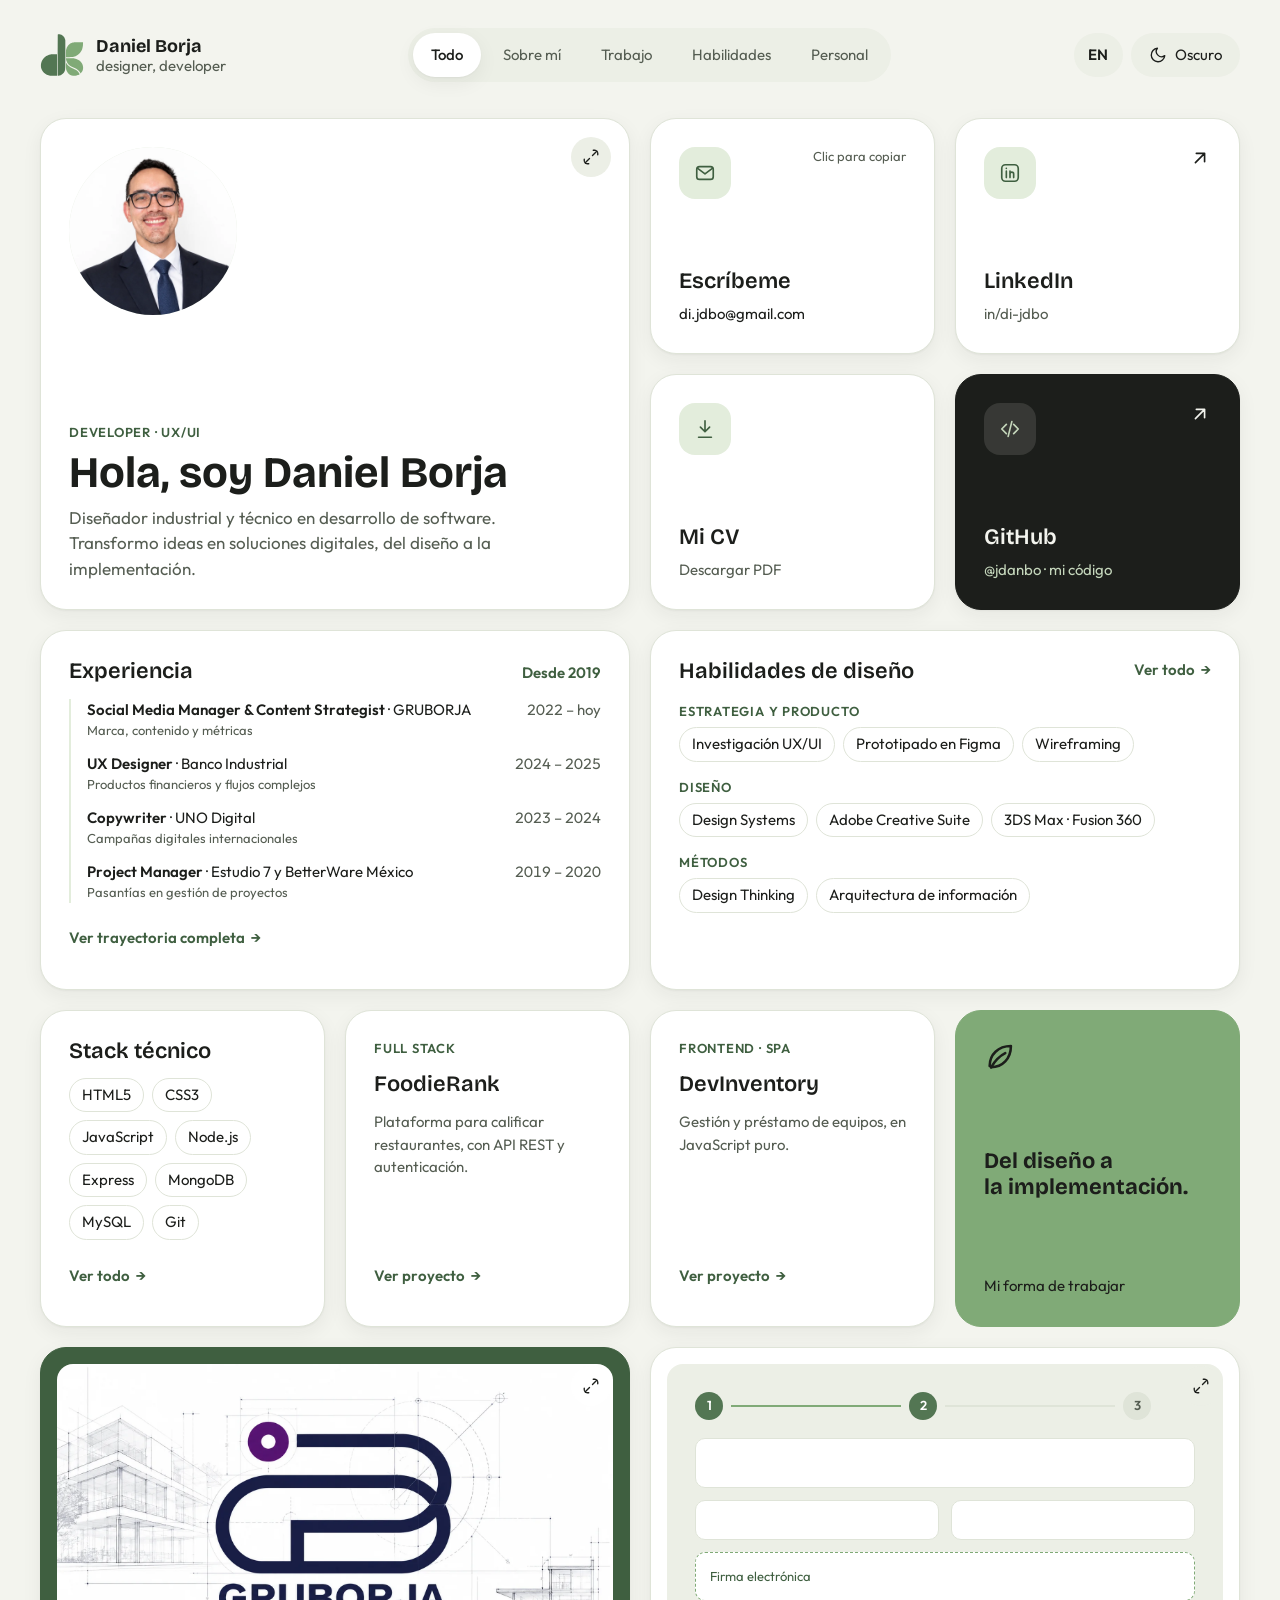
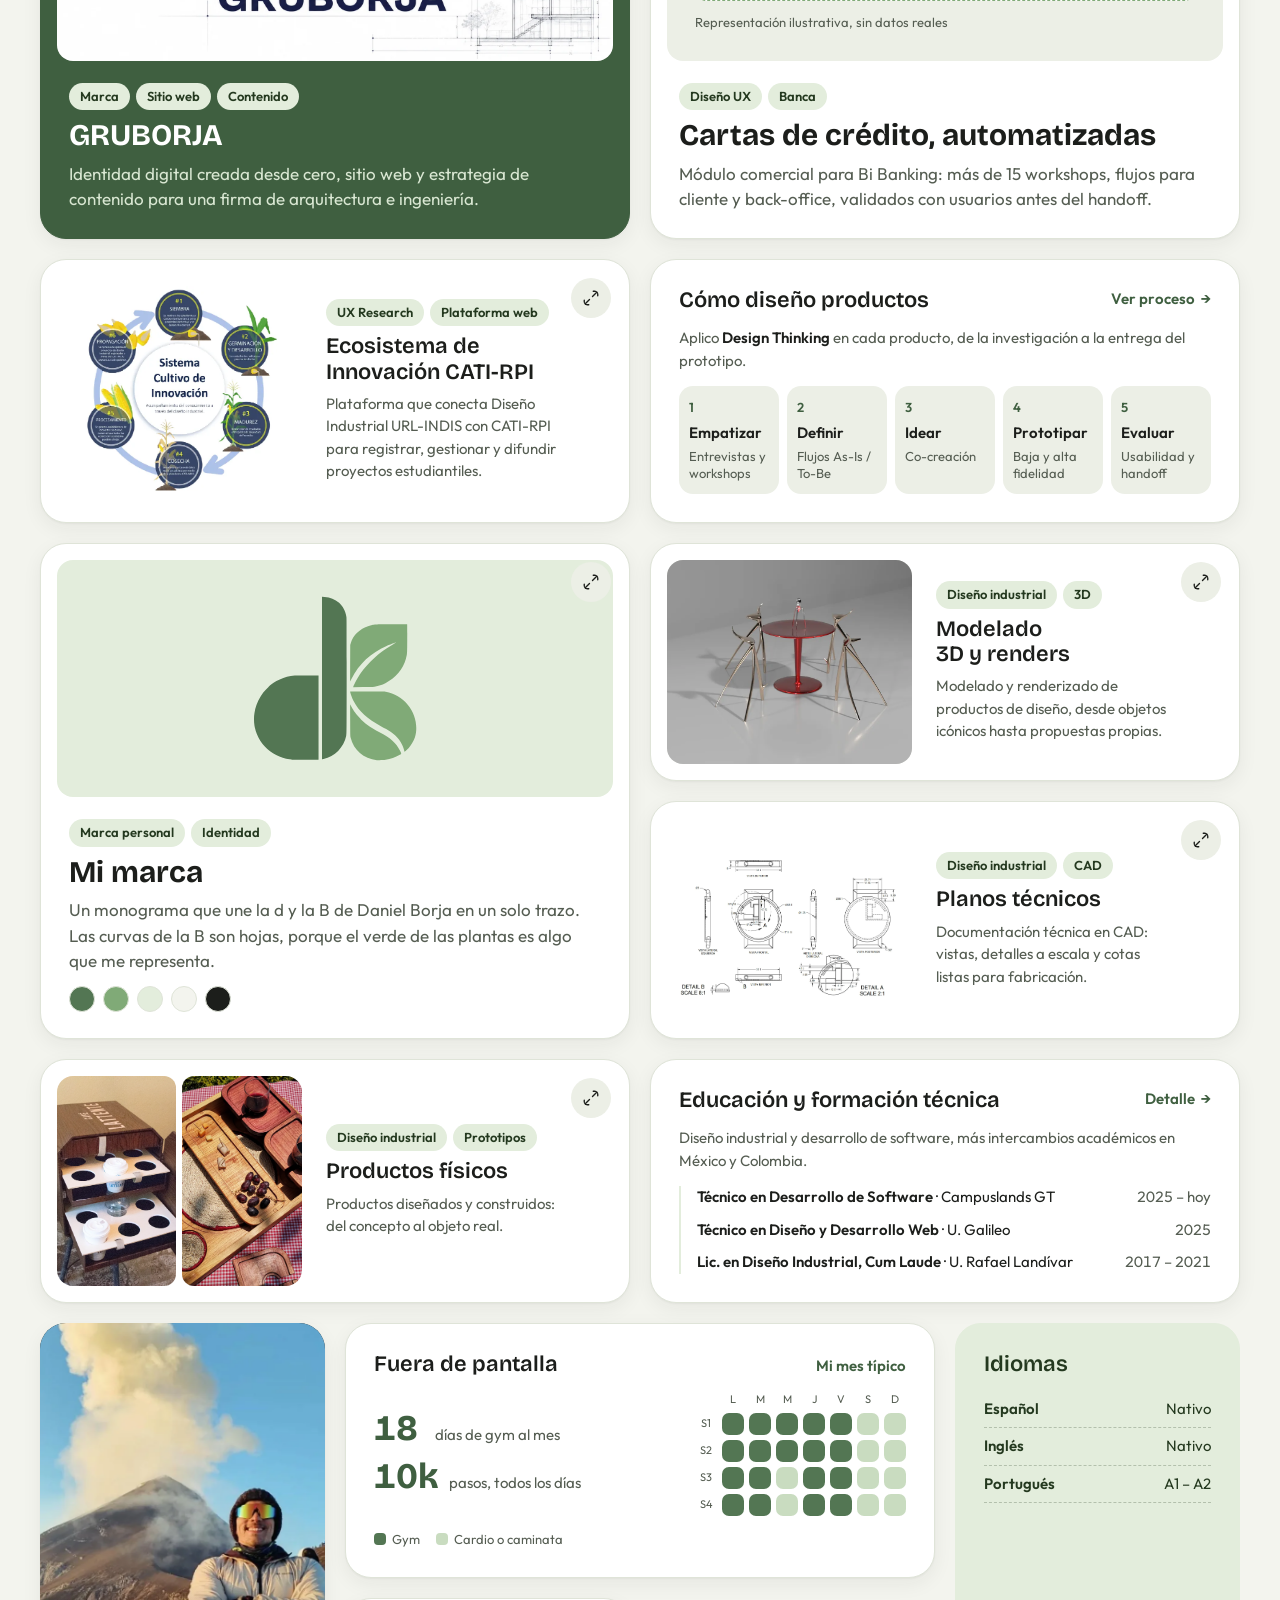
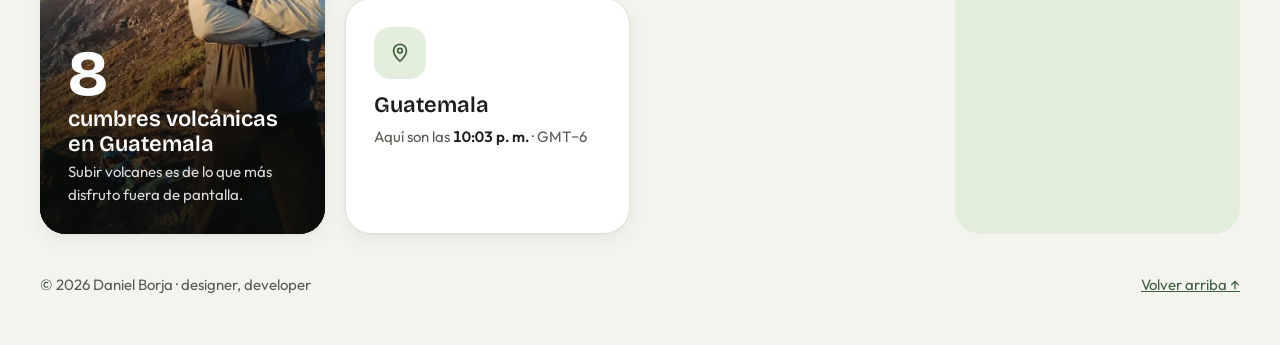
==== commit eb718088: "Habilidades de diseño en chips agrupados Tres grupos con etiquetas (estrategia y producto, diseño, m" ====
--- a/index.html
+++ b/index.html
@@ -80,7 +80,7 @@
     <div class="bento" id="bento">
 
       <!-- Sobre mí -->
-      <article class="card card--about span-2" data-cat="sobre-mi">
+      <article class="card card--about span-2 row-2" data-cat="sobre-mi">
         <div class="avatar">
           <img class="avatar__img" src="assets/img/perfil.webp" alt="Foto de Daniel Borja" width="800" height="800" data-fallback>
           <svg class="avatar__fallback" viewBox="129 152 995 977" aria-hidden="true"><path class="db-dark" fill-rule="evenodd" d="M357.5 1108.9C306.5 1104.1 255.8 1080.1 217.9 1042.9C152.1 978.1 132.1 885.1 164.7 794.6C195.9 707.8 276.5 640.7 366.5 626.6C385.8 623.6 400.0 623.0 456.8 623.0L514.0 623.0L514.0 866.5L514.0 1110.0L440.2 1109.9C399.7 1109.8 362.4 1109.4 357.5 1108.9ZM530.7 1109.3C529.5 1108.2 529.9 175.2 531.0 174.5C533.9 172.7 556.9 172.2 568.8 173.6C634.1 181.2 683.5 227.7 699.2 296.5L701.5 306.5L701.8 621.5C702.1 943.0 702.1 947.7 698.4 966.0C682.7 1044.2 620.8 1101.3 543.6 1108.9C530.7 1110.2 531.5 1110.2 530.7 1109.3Z"/><path class="db-light" fill-rule="evenodd" d="M876.8 1108.5C788.9 1096.5 722.6 1023.9 716.0 932.4C714.7 914.7 714.7 808.2 715.9 809.5C716.4 810.1 719.4 815.0 722.4 820.4C736.8 845.8 757.5 869.3 785.9 892.4C791.1 896.6 796.2 900.6 797.4 901.2C798.6 901.8 801.1 903.6 803.0 905.1C814.2 913.8 859.1 937.9 887.0 950.0C901.4 956.2 935.6 974.0 946.2 980.7C978.0 1000.8 1001.6 1025.2 1014.9 1051.8C1018.8 1059.6 1024.0 1072.1 1024.0 1073.7C1024.0 1075.8 1000.4 1088.5 984.0 1095.3C967.8 1102.0 948.6 1106.9 930.5 1109.0C918.3 1110.4 888.6 1110.1 876.8 1108.5ZM1043.5 1052.2C1042.5 1049.6 1040.1 1044.6 1038.2 1041.0C1012.9 994.9 972.6 962.9 900.0 931.2C824.7 898.4 779.7 865.1 748.6 819.2C730.3 792.2 716.0 748.7 716.0 720.1L716.0 714.0L757.2 713.8C836.1 713.3 892.6 714.4 908.5 716.9C966.4 726.0 1014.2 751.2 1050.3 791.8C1114.9 864.4 1123.0 965.7 1069.6 1032.9C1062.7 1041.6 1047.8 1057.0 1046.3 1057.0C1045.7 1057.0 1044.5 1054.9 1043.5 1052.2ZM715.0 625.8C715.0 565.9 715.7 543.3 718.0 529.5C732.2 445.6 788.2 383.0 870.1 359.5C900.0 350.9 913.1 350.0 1016.2 350.0L1102.0 350.0L1102.0 376.3C1102.0 446.3 1091.3 497.7 1066.4 546.9C1027.4 623.9 960.1 672.0 871.4 686.1C858.2 688.2 853.9 688.4 786.2 688.7L715.0 689.1L715.0 625.8Z"/></svg>
@@ -118,6 +118,29 @@
         <span class="card__body">
           <span class="card__title">LinkedIn</span>
           <span class="card__text card__text--small">in/di-jdbo</span>
+        </span>
+        <svg class="icon card__arrow" viewBox="0 0 24 24" aria-hidden="true"><path d="M7 17 17 7M8 7h9v9"/></svg>
+      </a>
+
+      <!-- CV -->
+      <a class="card card--link" href="assets/cv/CV_Daniel_Borja.pdf" download data-cat="sobre-mi">
+        <span class="card__icon">
+          <svg class="icon" viewBox="0 0 24 24" aria-hidden="true"><path d="M12 3v12M7 10l5 5 5-5M5 21h14"/></svg>
+        </span>
+        <span class="card__body">
+          <span class="card__title">Mi CV</span>
+          <span class="card__text card__text--small">Descargar PDF</span>
+        </span>
+      </a>
+
+      <!-- GitHub -->
+      <a class="card card--link card--ink" href="https://github.com/jdanbo" target="_blank" rel="noopener" data-cat="sobre-mi trabajo">
+        <span class="card__icon">
+          <svg class="icon" viewBox="0 0 24 24" aria-hidden="true"><path d="m8 7-5 5 5 5M16 7l5 5-5 5M14 4l-4 16"/></svg>
+        </span>
+        <span class="card__body">
+          <span class="card__title">GitHub</span>
+          <span class="card__text card__text--small">@jdanbo · mi código</span>
         </span>
         <svg class="icon card__arrow" viewBox="0 0 24 24" aria-hidden="true"><path d="M7 17 17 7M8 7h9v9"/></svg>
       </a>
@@ -137,6 +160,28 @@
         <button class="card__more" type="button" data-open="tpl-experiencia" aria-haspopup="dialog">Ver trayectoria completa <span aria-hidden="true">→</span></button>
       </article>
 
+      <!-- Habilidades de diseño y UX -->
+      <article class="card span-2" data-cat="habilidades">
+        <header class="card__head">
+          <h2 class="card__title">Habilidades de diseño</h2>
+          <button class="card__more" type="button" data-open="tpl-diseno" aria-haspopup="dialog">Ver todo <span aria-hidden="true">→</span></button>
+        </header>
+        <div class="skill-rows">
+          <div class="skill-row">
+            <h3 class="skill-row__label">Estrategia y producto</h3>
+            <p class="chips"><span class="chip">Investigación UX/UI</span><span class="chip">Prototipado en Figma</span><span class="chip">Wireframing</span></p>
+          </div>
+          <div class="skill-row">
+            <h3 class="skill-row__label">Diseño</h3>
+            <p class="chips"><span class="chip">Design Systems</span><span class="chip">Adobe Creative Suite</span><span class="chip">3DS Max · Fusion 360</span></p>
+          </div>
+          <div class="skill-row">
+            <h3 class="skill-row__label">Métodos</h3>
+            <p class="chips"><span class="chip">Design Thinking</span><span class="chip">Arquitectura de información</span></p>
+          </div>
+        </div>
+      </article>
+
       <!-- Stack técnico -->
       <article class="card" data-cat="habilidades">
         <h2 class="card__title">Stack técnico</h2>
@@ -148,17 +193,21 @@
         <button class="card__more" type="button" data-open="tpl-stack" aria-haspopup="dialog">Ver todo <span aria-hidden="true">→</span></button>
       </article>
 
-      <!-- GitHub -->
-      <a class="card card--link card--ink" href="https://github.com/jdanbo" target="_blank" rel="noopener" data-cat="trabajo habilidades">
-        <span class="card__icon">
-          <svg class="icon" viewBox="0 0 24 24" aria-hidden="true"><path d="m8 7-5 5 5 5M16 7l5 5-5 5M14 4l-4 16"/></svg>
-        </span>
-        <span class="card__body">
-          <span class="card__title">GitHub</span>
-          <span class="card__text card__text--small">@jdanbo · mi código</span>
-        </span>
-        <svg class="icon card__arrow" viewBox="0 0 24 24" aria-hidden="true"><path d="M7 17 17 7M8 7h9v9"/></svg>
-      </a>
+      <!-- Proyecto: FoodieRank -->
+      <article class="card card--mini-project" data-cat="trabajo habilidades">
+        <p class="eyebrow">Full stack</p>
+        <h2 class="card__title">FoodieRank</h2>
+        <p class="card__text card__text--small">Plataforma para calificar restaurantes, con API REST y autenticación.</p>
+        <button class="card__more" type="button" data-open="tpl-foodierank" aria-haspopup="dialog">Ver proyecto <span aria-hidden="true">→</span></button>
+      </article>
+
+      <!-- Proyecto: DevInventory -->
+      <article class="card card--mini-project" data-cat="trabajo habilidades">
+        <p class="eyebrow">Frontend · SPA</p>
+        <h2 class="card__title">DevInventory</h2>
+        <p class="card__text card__text--small">Gestión y préstamo de equipos, en JavaScript puro.</p>
+        <button class="card__more" type="button" data-open="tpl-devinventory" aria-haspopup="dialog">Ver proyecto <span aria-hidden="true">→</span></button>
+      </article>
 
       <!-- Proyecto: GRUBORJA -->
       <article class="card card--project card--forest span-2 row-2" data-cat="trabajo">
@@ -175,40 +224,42 @@
         </button>
       </article>
 
-      <!-- Habilidades de diseño y UX -->
-      <article class="card span-2" data-cat="habilidades">
-        <header class="card__head">
-          <h2 class="card__title">Habilidades de diseño</h2>
-          <button class="card__more" type="button" data-open="tpl-diseno" aria-haspopup="dialog">Ver todo <span aria-hidden="true">→</span></button>
-        </header>
-        <div class="skill-groups">
-          <div class="skill-group">
-            <h3 class="skill-group__title">Estrategia y producto</h3>
-            <ul class="skill-group__list">
-              <li>Investigación UX/UI</li>
-              <li>Prototipado en Figma</li>
-              <li>Wireframing</li>
-              <li>Scrum · Kanban</li>
-            </ul>
+      <!-- Proyecto: Cartas de crédito (Bi Banking) -->
+      <article class="card card--project span-2 row-2" data-cat="trabajo">
+        <div class="card__media card__media--ui" aria-hidden="true">
+          <div class="mock-steps">
+            <span class="mock-steps__dot is-done">1</span><span class="mock-steps__line is-done"></span>
+            <span class="mock-steps__dot is-done">2</span><span class="mock-steps__line"></span>
+            <span class="mock-steps__dot">3</span>
           </div>
-          <div class="skill-group">
-            <h3 class="skill-group__title">Diseño</h3>
-            <ul class="skill-group__list">
-              <li>Adobe Creative Suite</li>
-              <li>Design Systems</li>
-              <li>Diseño responsivo</li>
-              <li>3DS Max · Fusion 360</li>
-            </ul>
-          </div>
-          <div class="skill-group">
-            <h3 class="skill-group__title">Métodos y gestión</h3>
-            <ul class="skill-group__list">
-              <li>Design Thinking</li>
-              <li>Arquitectura de información</li>
-              <li>Notion · Trello · Jira</li>
-            </ul>
-          </div>
-        </div>
+          <span class="mock-field"></span>
+          <span class="mock-row"><span class="mock-field"></span><span class="mock-field"></span></span>
+          <span class="mock-field mock-field--sign">Firma electrónica</span>
+          <span class="mock-caption">Representación ilustrativa, sin datos reales</span>
+        </div>
+        <div class="card__body">
+          <p class="tags"><span class="tag">Diseño UX</span><span class="tag">Banca</span></p>
+          <h2 class="card__title card__title--lg">Cartas de crédito, automatizadas</h2>
+          <p class="card__text">Módulo comercial para Bi Banking: más de 15 workshops, flujos para cliente y back-office, validados con usuarios antes del handoff.</p>
+        </div>
+        <button class="card__expand" type="button" data-open="tpl-bi" aria-haspopup="dialog" aria-label="Abrir caso: cartas de crédito">
+          <svg class="icon" viewBox="0 0 24 24" aria-hidden="true"><path d="M15 3h6v6M9 21H3v-6M21 3l-7 7M3 21l7-7"/></svg>
+        </button>
+      </article>
+
+      <!-- Proyecto: Ecosistema de Innovación CATI-RPI -->
+      <article class="card card--feature span-2" data-cat="trabajo">
+        <div class="card__media card__media--contain">
+          <img src="assets/img/innovacion-1.webp" alt="Diagrama del Sistema Cultivo de Innovación: siembra, germinación, madurez, cosecha, procesamiento y propagación" width="570" height="583" loading="lazy">
+        </div>
+        <div class="card__body">
+          <p class="tags"><span class="tag">UX Research</span><span class="tag">Plataforma web</span></p>
+          <h2 class="card__title">Ecosistema de Innovación CATI-RPI</h2>
+          <p class="card__text card__text--small">Plataforma que conecta Diseño Industrial URL-INDIS con CATI-RPI para registrar, gestionar y difundir proyectos estudiantiles.</p>
+        </div>
+        <button class="card__expand" type="button" data-open="tpl-cati" aria-haspopup="dialog" aria-label="Abrir caso: Ecosistema de Innovación CATI-RPI">
+          <svg class="icon" viewBox="0 0 24 24" aria-hidden="true"><path d="M15 3h6v6M9 21H3v-6M21 3l-7 7M3 21l7-7"/></svg>
+        </button>
       </article>
 
       <!-- Cómo diseño productos: Design Thinking -->
@@ -227,29 +278,6 @@
         </ol>
       </article>
 
-      <!-- Proyecto: Cartas de crédito (Bi Banking) -->
-      <article class="card card--project span-2 row-2" data-cat="trabajo">
-        <div class="card__media card__media--ui" aria-hidden="true">
-          <div class="mock-steps">
-            <span class="mock-steps__dot is-done">1</span><span class="mock-steps__line is-done"></span>
-            <span class="mock-steps__dot is-done">2</span><span class="mock-steps__line"></span>
-            <span class="mock-steps__dot">3</span>
-          </div>
-          <span class="mock-field"></span>
-          <span class="mock-row"><span class="mock-field"></span><span class="mock-field"></span></span>
-          <span class="mock-field mock-field--sign">Firma electrónica</span>
-          <span class="mock-caption">Representación ilustrativa, sin datos reales</span>
-        </div>
-        <div class="card__body">
-          <p class="tags"><span class="tag">Diseño UX</span><span class="tag">Banca</span></p>
-          <h2 class="card__title card__title--lg">Cartas de crédito, automatizadas</h2>
-          <p class="card__text">Módulo comercial para Bi Banking: más de 15 workshops, flujos para cliente y back-office, validados con usuarios antes del handoff.</p>
-        </div>
-        <button class="card__expand" type="button" data-open="tpl-bi" aria-haspopup="dialog" aria-label="Abrir caso: cartas de crédito">
-          <svg class="icon" viewBox="0 0 24 24" aria-hidden="true"><path d="M15 3h6v6M9 21H3v-6M21 3l-7 7M3 21l7-7"/></svg>
-        </button>
-      </article>
-
       <!-- Mi marca: logotipo -->
       <article class="card card--brand span-2 row-2" data-cat="sobre-mi trabajo">
         <div class="brand-stage">
@@ -272,37 +300,6 @@
         </button>
       </article>
 
-      <!-- Proyecto: Ecosistema de Innovación CATI-RPI -->
-      <article class="card card--feature span-2" data-cat="trabajo">
-        <div class="card__media card__media--contain">
-          <img src="assets/img/innovacion-1.webp" alt="Diagrama del Sistema Cultivo de Innovación: siembra, germinación, madurez, cosecha, procesamiento y propagación" width="570" height="583" loading="lazy">
-        </div>
-        <div class="card__body">
-          <p class="tags"><span class="tag">UX Research</span><span class="tag">Plataforma web</span></p>
-          <h2 class="card__title">Ecosistema de Innovación CATI-RPI</h2>
-          <p class="card__text card__text--small">Plataforma que conecta Diseño Industrial URL-INDIS con CATI-RPI para registrar, gestionar y difundir proyectos estudiantiles.</p>
-        </div>
-        <button class="card__expand" type="button" data-open="tpl-cati" aria-haspopup="dialog" aria-label="Abrir caso: Ecosistema de Innovación CATI-RPI">
-          <svg class="icon" viewBox="0 0 24 24" aria-hidden="true"><path d="M15 3h6v6M9 21H3v-6M21 3l-7 7M3 21l7-7"/></svg>
-        </button>
-      </article>
-
-      <!-- Proyecto: FoodieRank -->
-      <article class="card card--mini-project" data-cat="trabajo habilidades">
-        <p class="eyebrow">Full stack</p>
-        <h2 class="card__title">FoodieRank</h2>
-        <p class="card__text card__text--small">Plataforma para calificar restaurantes, con API REST y autenticación.</p>
-        <button class="card__more" type="button" data-open="tpl-foodierank" aria-haspopup="dialog">Ver proyecto <span aria-hidden="true">→</span></button>
-      </article>
-
-      <!-- Proyecto: DevInventory -->
-      <article class="card card--mini-project" data-cat="trabajo habilidades">
-        <p class="eyebrow">Frontend · SPA</p>
-        <h2 class="card__title">DevInventory</h2>
-        <p class="card__text card__text--small">Gestión y préstamo de equipos, en JavaScript puro.</p>
-        <button class="card__more" type="button" data-open="tpl-devinventory" aria-haspopup="dialog">Ver proyecto <span aria-hidden="true">→</span></button>
-      </article>
-
       <!-- Modelado 3D y renders -->
       <article class="card card--feature span-2" data-cat="trabajo">
         <div class="card__media">
@@ -347,6 +344,20 @@
         <button class="card__expand" type="button" data-open="tpl-fisicos" aria-haspopup="dialog" aria-label="Abrir: productos físicos">
           <svg class="icon" viewBox="0 0 24 24" aria-hidden="true"><path d="M15 3h6v6M9 21H3v-6M21 3l-7 7M3 21l7-7"/></svg>
         </button>
+      </article>
+
+      <!-- Educación y formación técnica -->
+      <article class="card card--list span-2" data-cat="sobre-mi">
+        <header class="card__head">
+          <h2 class="card__title">Educación y formación técnica</h2>
+          <button class="card__more" type="button" data-open="tpl-educacion" aria-haspopup="dialog">Detalle <span aria-hidden="true">→</span></button>
+        </header>
+        <p class="card__text card__text--small">Diseño industrial y desarrollo de software, más intercambios académicos en México y Colombia.</p>
+        <ul class="timeline">
+          <li><span><b>Técnico en Desarrollo de Software</b> · Campuslands GT</span><span class="timeline__date">2025 – hoy</span></li>
+          <li><span><b>Técnico en Diseño y Desarrollo Web</b> · U. Galileo</span><span class="timeline__date">2025</span></li>
+          <li><span><b>Lic. en Diseño Industrial, Cum Laude</b> · U. Rafael Landívar</span><span class="timeline__date">2017 – 2021</span></li>
+        </ul>
       </article>
 
       <!-- Volcanes -->
@@ -359,8 +370,27 @@
         </div>
       </article>
 
+      <!-- Fuera de pantalla: rutina de gym y pasos (datos en js/data.js) -->
+      <article class="card span-2" data-cat="personal">
+        <header class="card__head">
+          <h2 class="card__title">Fuera de pantalla</h2>
+          <span class="card__meta">Mi mes típico</span>
+        </header>
+        <div class="routine">
+          <div class="routine__stats">
+            <p class="stat"><span class="stat__n" id="gym-total">18</span><span class="stat__l">días de gym al mes</span></p>
+            <p class="stat"><span class="stat__n" id="gym-pasos">10k</span><span class="stat__l">pasos, todos los días</span></p>
+          </div>
+          <div class="routine__grid" id="gym-rutina" role="img" aria-label="Rutina mensual: dos semanas de 5 días de gym, dos semanas de 4 días, y cardio o caminata los demás días"></div>
+        </div>
+        <p class="routine__legend">
+          <span class="routine__key"><span class="routine__cell is-gym"></span>Gym</span>
+          <span class="routine__key"><span class="routine__cell is-cardio"></span>Cardio o caminata</span>
+        </p>
+      </article>
+
       <!-- Idiomas + Duolingo -->
-      <article class="card card--mint" data-cat="personal sobre-mi">
+      <article class="card card--mint row-2" data-cat="personal sobre-mi">
         <header class="card__head">
           <h2 class="card__title">Idiomas</h2>
           <span class="streak" id="duolingo-streak" hidden>
@@ -376,20 +406,6 @@
         <a class="card__more" id="duolingo-link" href="https://www.duolingo.com/" target="_blank" rel="noopener" hidden>Mi perfil en Duolingo <span aria-hidden="true">↗</span></a>
       </article>
 
-      <!-- Educación y formación técnica -->
-      <article class="card card--list span-2" data-cat="sobre-mi">
-        <header class="card__head">
-          <h2 class="card__title">Educación y formación técnica</h2>
-          <button class="card__more" type="button" data-open="tpl-educacion" aria-haspopup="dialog">Detalle <span aria-hidden="true">→</span></button>
-        </header>
-        <p class="card__text card__text--small">Diseño industrial y desarrollo de software, más intercambios académicos en México y Colombia.</p>
-        <ul class="timeline">
-          <li><span><b>Técnico en Desarrollo de Software</b> · Campuslands GT</span><span class="timeline__date">2025 – hoy</span></li>
-          <li><span><b>Técnico en Diseño y Desarrollo Web</b> · U. Galileo</span><span class="timeline__date">2025</span></li>
-          <li><span><b>Lic. en Diseño Industrial, Cum Laude</b> · U. Rafael Landívar</span><span class="timeline__date">2017 – 2021</span></li>
-        </ul>
-      </article>
-
       <!-- Frase -->
       <figure class="card card--quote" data-cat="sobre-mi">
         <svg class="icon icon--leaf" viewBox="0 0 24 24" aria-hidden="true"><path d="M5 20c8 0 14-6 14-15-9 0-15 6-15 14"/><path d="M5 20c3-5 6-8 10-10"/></svg>
@@ -397,36 +413,6 @@
         <figcaption class="card__text card__text--small">Mi forma de trabajar</figcaption>
       </figure>
 
-      <!-- Fuera de pantalla: rutina de gym y pasos (datos en js/data.js) -->
-      <article class="card span-2" data-cat="personal">
-        <header class="card__head">
-          <h2 class="card__title">Fuera de pantalla</h2>
-          <span class="card__meta">Mi mes típico</span>
-        </header>
-        <div class="routine">
-          <div class="routine__stats">
-            <p class="stat"><span class="stat__n" id="gym-total">18</span><span class="stat__l">días de gym al mes</span></p>
-            <p class="stat"><span class="stat__n" id="gym-pasos">10k</span><span class="stat__l">pasos, todos los días</span></p>
-          </div>
-          <div class="routine__grid" id="gym-rutina" role="img" aria-label="Rutina mensual: dos semanas de 5 días de gym, dos semanas de 4 días, y cardio o caminata los demás días"></div>
-        </div>
-        <p class="routine__legend">
-          <span class="routine__key"><span class="routine__cell is-gym"></span>Gym</span>
-          <span class="routine__key"><span class="routine__cell is-cardio"></span>Cardio o caminata</span>
-        </p>
-      </article>
-
-      <!-- CV -->
-      <a class="card card--link" href="assets/cv/CV_Daniel_Borja.pdf" download data-cat="sobre-mi">
-        <span class="card__icon">
-          <svg class="icon" viewBox="0 0 24 24" aria-hidden="true"><path d="M12 3v12M7 10l5 5 5-5M5 21h14"/></svg>
-        </span>
-        <span class="card__body">
-          <span class="card__title">Mi CV</span>
-          <span class="card__text card__text--small">Descargar PDF</span>
-        </span>
-      </a>
-
       <!-- Ubicación y hora local -->
       <article class="card" data-cat="sobre-mi personal">
         <span class="card__icon">
@@ -437,7 +423,6 @@
           <p class="card__text card__text--small">Aquí son las <time class="clock" id="local-time">--:--</time> · GMT−6</p>
         </div>
       </article>
-
     </div>
   </main>
 
--- a/assets/css/cards.css
+++ b/assets/css/cards.css
@@ -149,18 +149,28 @@
   text-underline-offset: 3px;
 }
 
-/* ---------- Sobre mí ---------- */
+/* ---------- Sobre mí (2 × 2, el punto de entrada del sitio) ---------- */
 .card--about {
-  flex-direction: row;
-  align-items: center;
-  gap: 28px;
+  flex-direction: column;
+  align-items: flex-start;
+  justify-content: space-between;
+  gap: 24px;
+}
+
+.card--about .card__title--xl {
+  font-size: clamp(2.25rem, 3.4vw, 3rem);
+}
+
+.card--about .card__text {
+  max-width: 44ch;
+  font-size: var(--text-md);
 }
 
 .avatar {
   position: relative;
   flex-shrink: 0;
-  width: 150px;
-  height: 150px;
+  width: 168px;
+  height: 168px;
   border-radius: 50%;
   background: var(--mint);
   overflow: hidden;
@@ -595,6 +605,21 @@
   color: var(--fg);
 }
 
+/* ---------- Tablet ---------- */
+@media (min-width: 601px) and (max-width: 1000px) {
+  .card--about.row-2 {
+    grid-row: auto;
+    flex-direction: row;
+    align-items: center;
+    gap: 28px;
+  }
+
+  .avatar {
+    width: 150px;
+    height: 150px;
+  }
+}
+
 /* ---------- Móvil ---------- */
 @media (max-width: 600px) {
   .card--about {
@@ -722,35 +747,26 @@
 }
 
 /* ---------- Habilidades de diseño ---------- */
-.skill-groups {
-  display: grid;
-  grid-template-columns: repeat(auto-fit, minmax(150px, 1fr));
-  gap: 12px;
-}
-
-.skill-group {
+.skill-rows {
+  display: flex;
+  flex-direction: column;
+  gap: 18px;
+  margin-top: 6px;
+}
+
+.skill-row {
   display: flex;
   flex-direction: column;
   gap: 8px;
-  padding: 14px 16px;
-  border-radius: var(--radius-sm);
-  background: var(--surface-2);
-}
-
-.skill-group__title {
+}
+
+.skill-row__label {
   font-family: var(--font-body);
   font-size: var(--text-xs);
   font-weight: 600;
   letter-spacing: 0.06em;
   text-transform: uppercase;
   color: var(--accent-text);
-}
-
-.skill-group__list {
-  display: flex;
-  flex-direction: column;
-  gap: 4px;
-  font-size: var(--text-sm);
 }
 
 @media (max-width: 600px) {
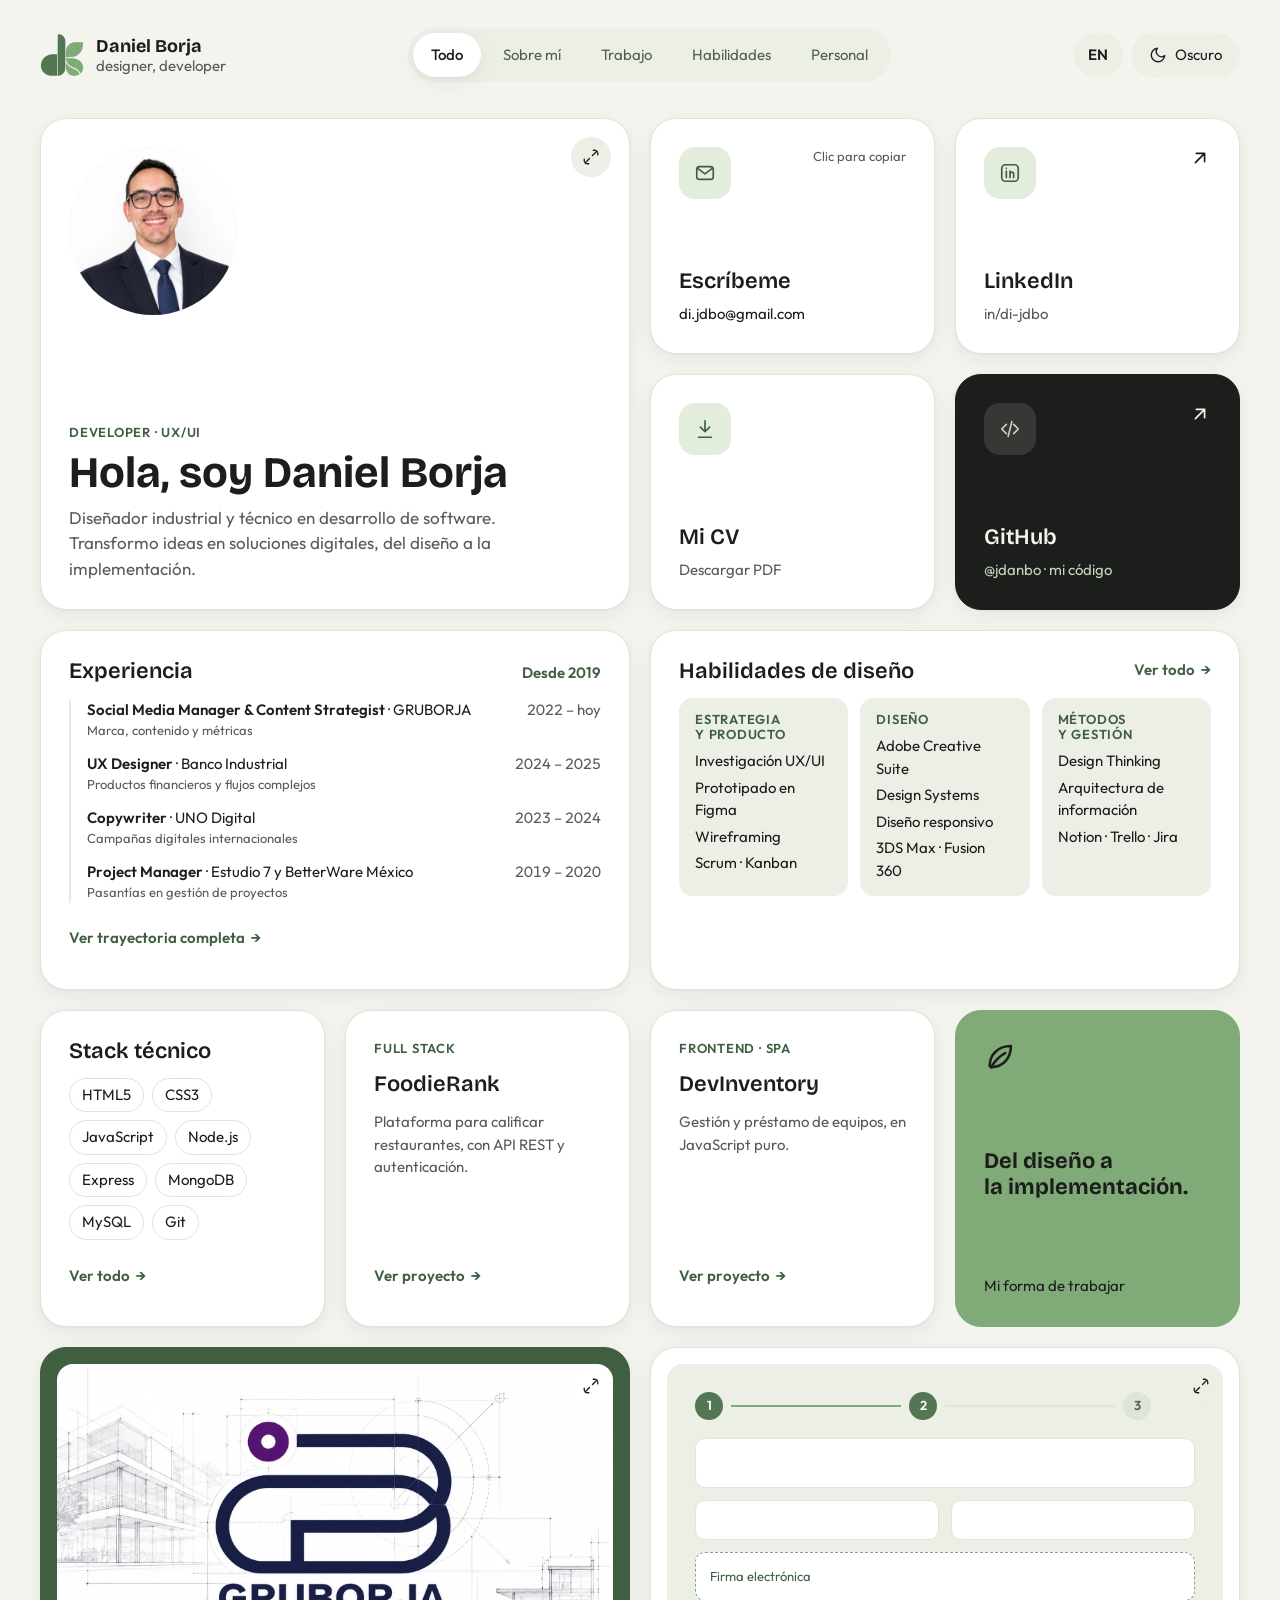
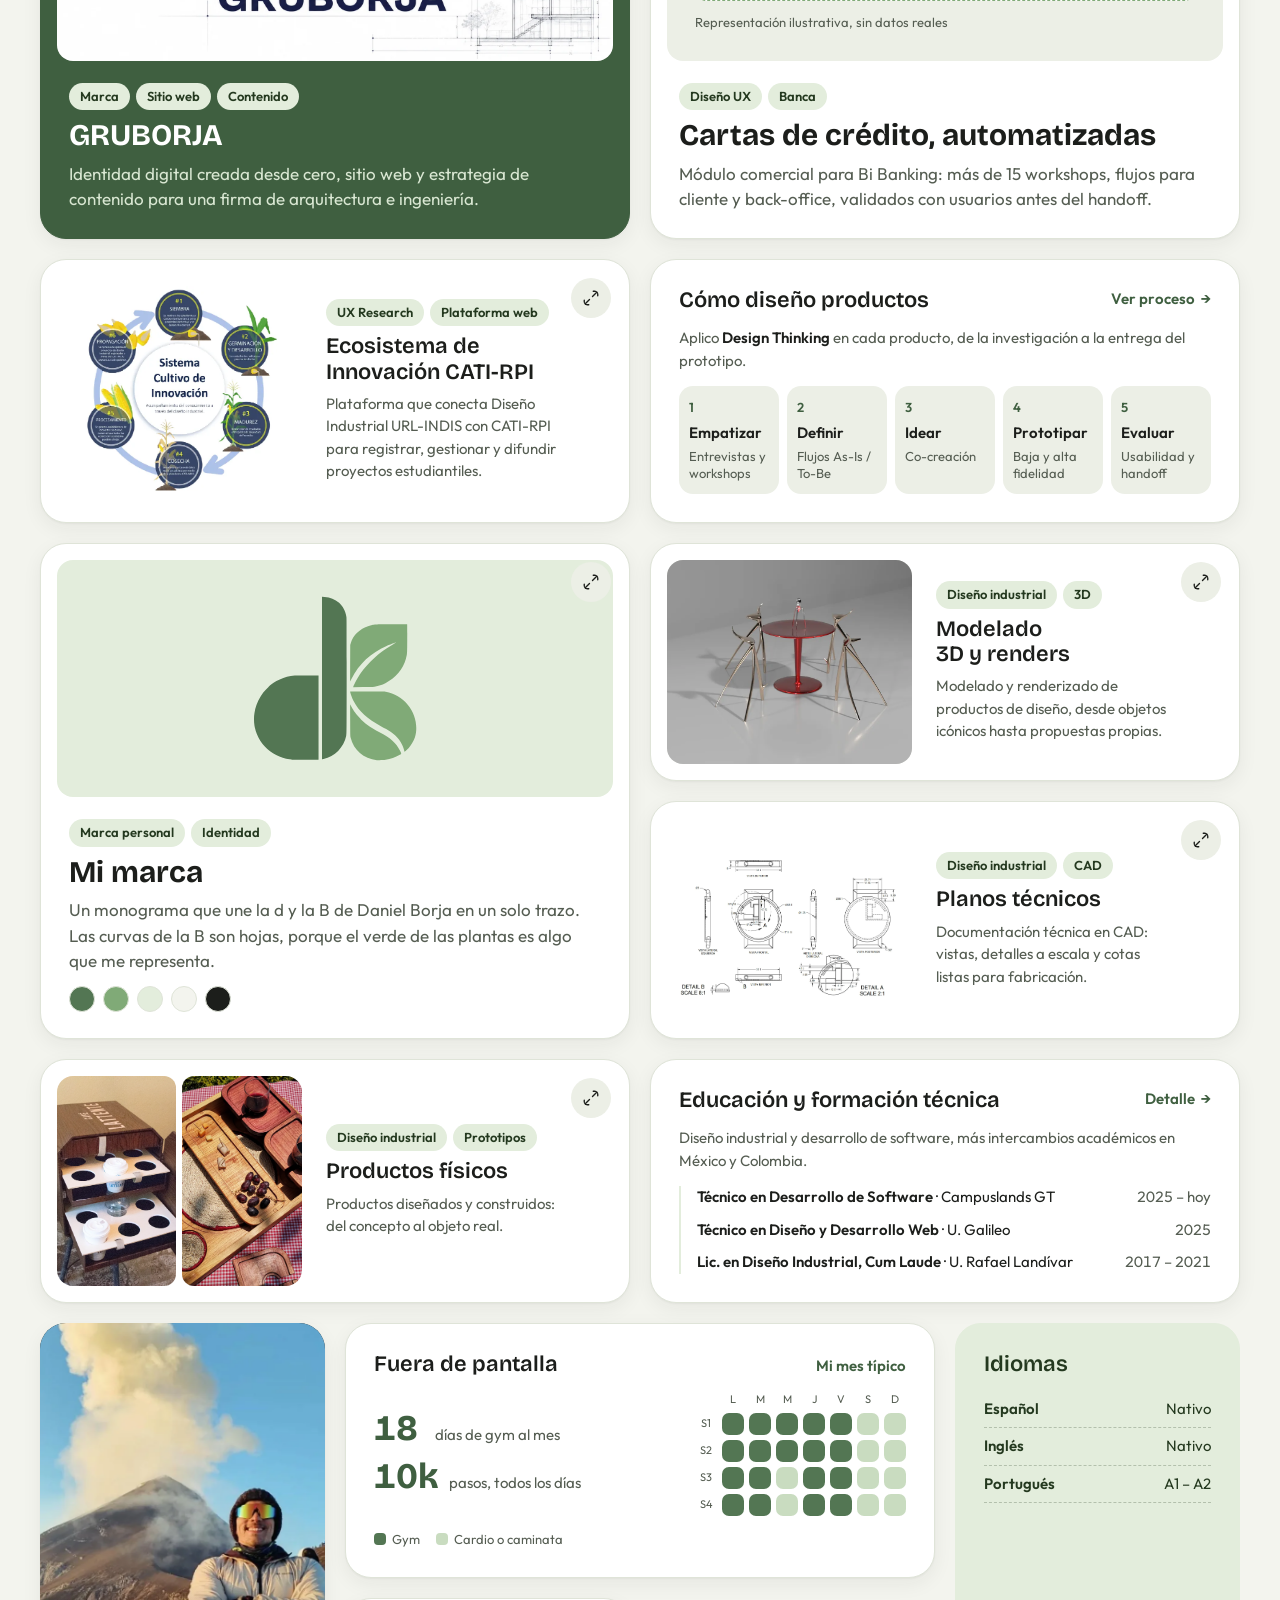
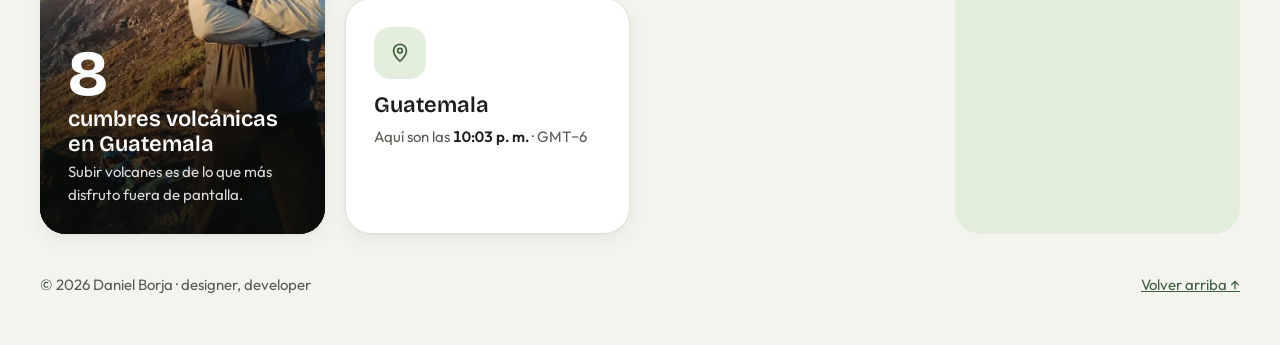
==== commit 683bacf9: "Primeras dos filas solo con mi información Presentación en 2x2 junto a correo, LinkedIn, CV y GitHub" ====
--- a/index.html
+++ b/index.html
@@ -166,18 +166,32 @@
           <h2 class="card__title">Habilidades de diseño</h2>
           <button class="card__more" type="button" data-open="tpl-diseno" aria-haspopup="dialog">Ver todo <span aria-hidden="true">→</span></button>
         </header>
-        <div class="skill-rows">
-          <div class="skill-row">
-            <h3 class="skill-row__label">Estrategia y producto</h3>
-            <p class="chips"><span class="chip">Investigación UX/UI</span><span class="chip">Prototipado en Figma</span><span class="chip">Wireframing</span></p>
+        <div class="skill-groups">
+          <div class="skill-group">
+            <h3 class="skill-group__title">Estrategia y producto</h3>
+            <ul class="skill-group__list">
+              <li>Investigación UX/UI</li>
+              <li>Prototipado en Figma</li>
+              <li>Wireframing</li>
+              <li>Scrum · Kanban</li>
+            </ul>
           </div>
-          <div class="skill-row">
-            <h3 class="skill-row__label">Diseño</h3>
-            <p class="chips"><span class="chip">Design Systems</span><span class="chip">Adobe Creative Suite</span><span class="chip">3DS Max · Fusion 360</span></p>
+          <div class="skill-group">
+            <h3 class="skill-group__title">Diseño</h3>
+            <ul class="skill-group__list">
+              <li>Adobe Creative Suite</li>
+              <li>Design Systems</li>
+              <li>Diseño responsivo</li>
+              <li>3DS Max · Fusion 360</li>
+            </ul>
           </div>
-          <div class="skill-row">
-            <h3 class="skill-row__label">Métodos</h3>
-            <p class="chips"><span class="chip">Design Thinking</span><span class="chip">Arquitectura de información</span></p>
+          <div class="skill-group">
+            <h3 class="skill-group__title">Métodos y gestión</h3>
+            <ul class="skill-group__list">
+              <li>Design Thinking</li>
+              <li>Arquitectura de información</li>
+              <li>Notion · Trello · Jira</li>
+            </ul>
           </div>
         </div>
       </article>
--- a/assets/css/cards.css
+++ b/assets/css/cards.css
@@ -747,26 +747,35 @@
 }
 
 /* ---------- Habilidades de diseño ---------- */
-.skill-rows {
-  display: flex;
-  flex-direction: column;
-  gap: 18px;
-  margin-top: 6px;
-}
-
-.skill-row {
+.skill-groups {
+  display: grid;
+  grid-template-columns: repeat(auto-fit, minmax(150px, 1fr));
+  gap: 12px;
+}
+
+.skill-group {
   display: flex;
   flex-direction: column;
   gap: 8px;
-}
-
-.skill-row__label {
+  padding: 14px 16px;
+  border-radius: var(--radius-sm);
+  background: var(--surface-2);
+}
+
+.skill-group__title {
   font-family: var(--font-body);
   font-size: var(--text-xs);
   font-weight: 600;
   letter-spacing: 0.06em;
   text-transform: uppercase;
   color: var(--accent-text);
+}
+
+.skill-group__list {
+  display: flex;
+  flex-direction: column;
+  gap: 4px;
+  font-size: var(--text-sm);
 }
 
 @media (max-width: 600px) {
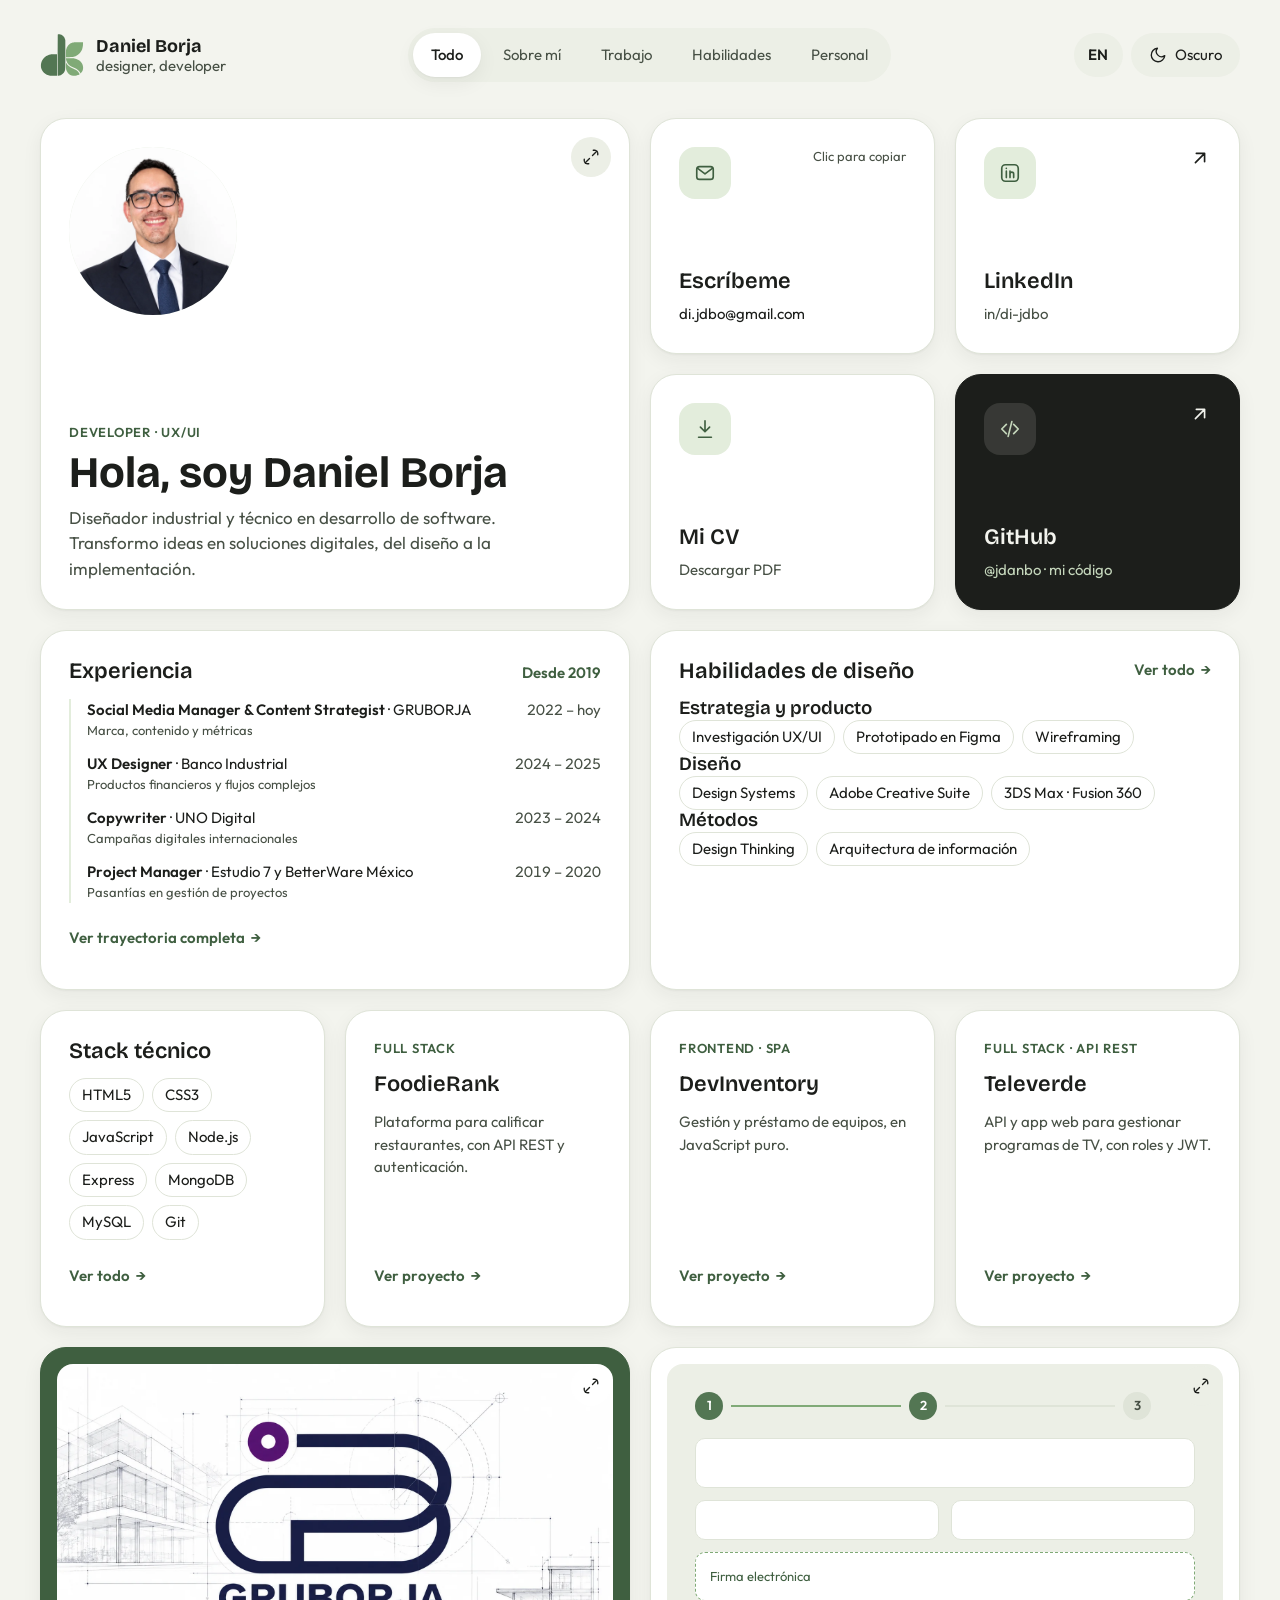
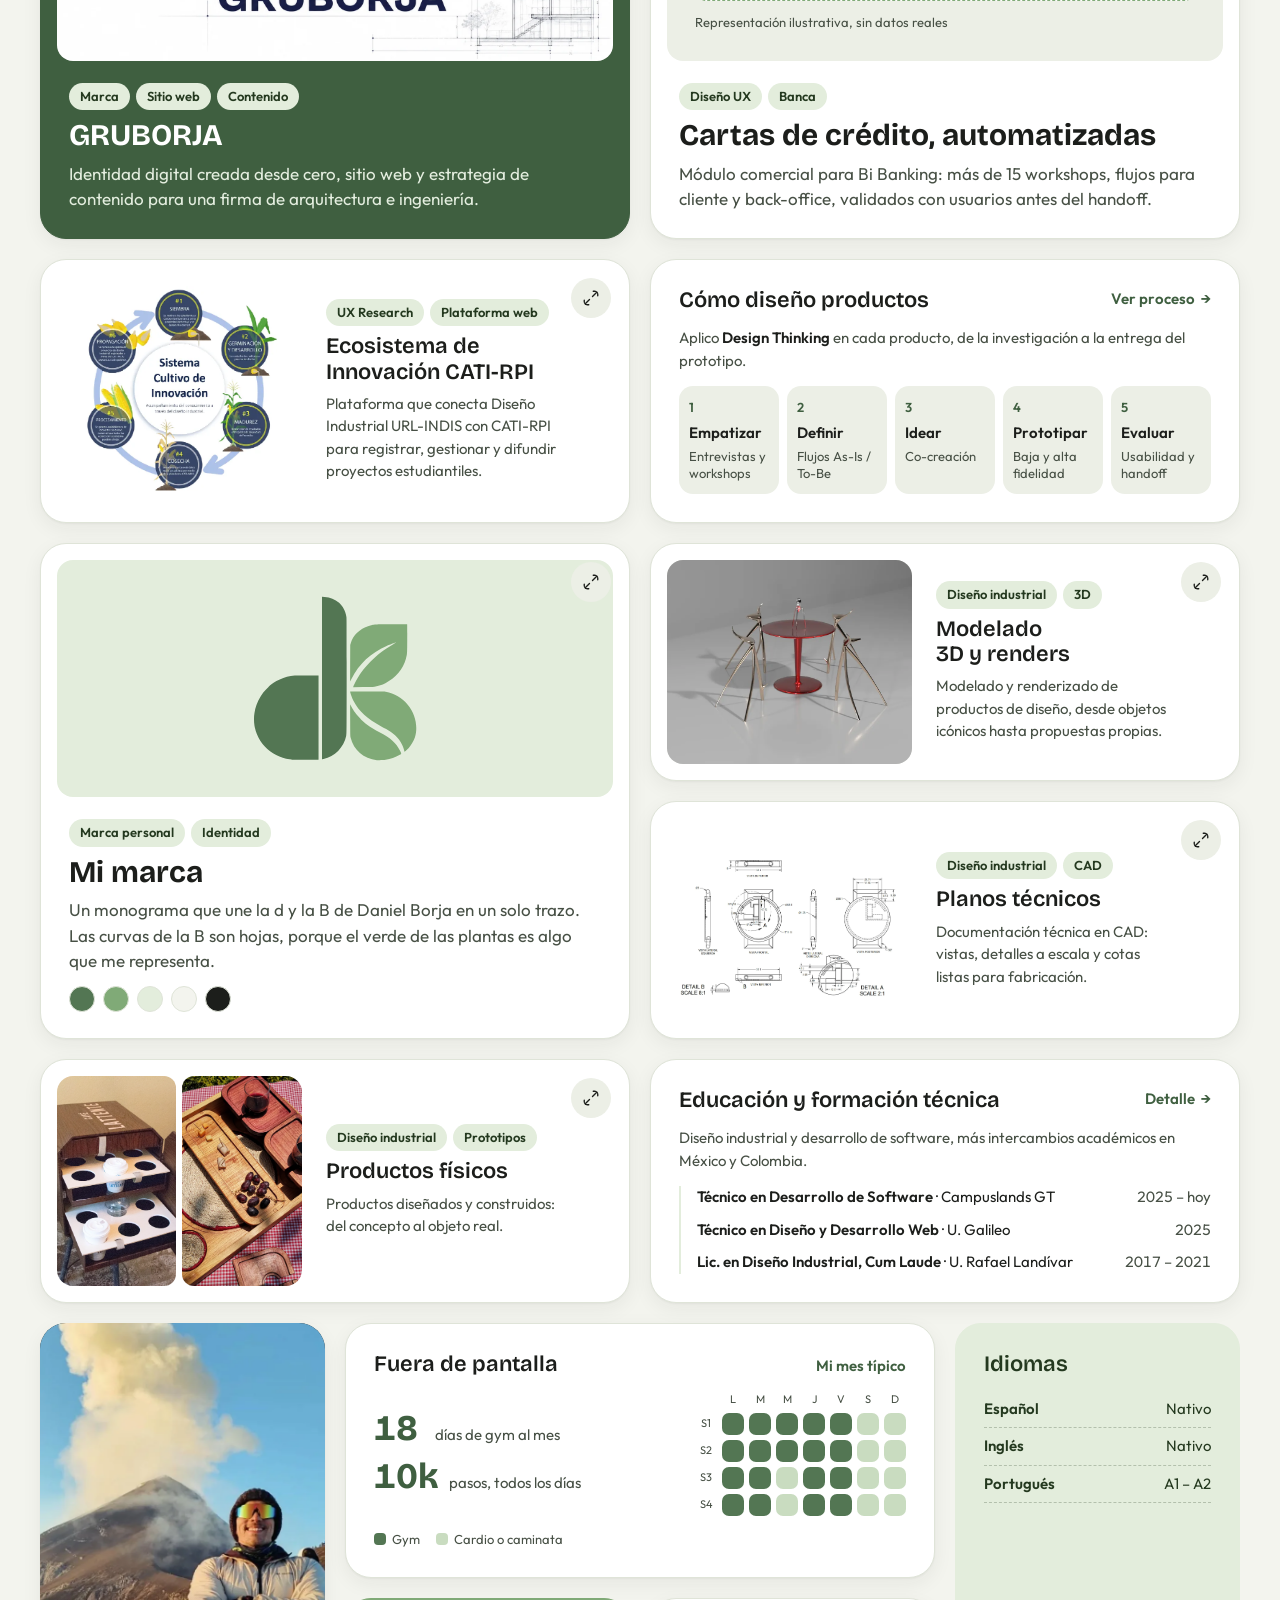
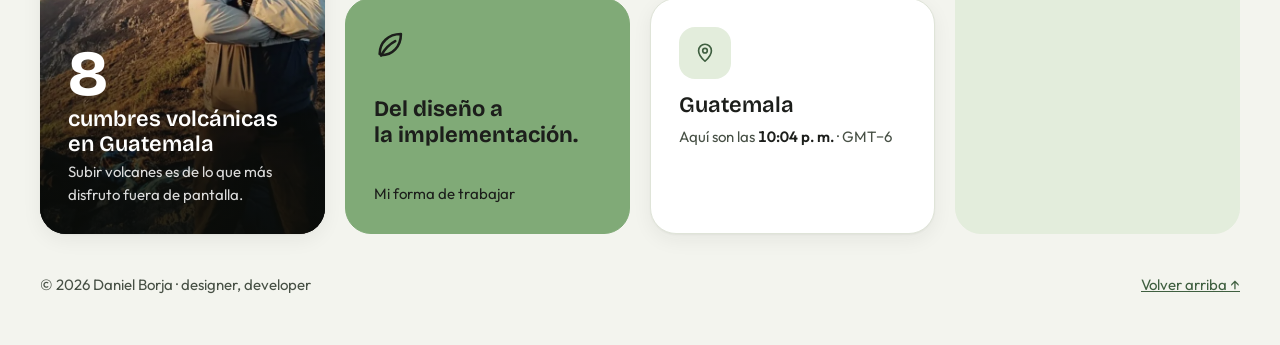
==== commit 45335625: "Agrega el proyecto Televerde y ordena los proyectos de código - Televerde: API REST con Express, Mon" ====
--- a/index.html
+++ b/index.html
@@ -166,32 +166,18 @@
           <h2 class="card__title">Habilidades de diseño</h2>
           <button class="card__more" type="button" data-open="tpl-diseno" aria-haspopup="dialog">Ver todo <span aria-hidden="true">→</span></button>
         </header>
-        <div class="skill-groups">
-          <div class="skill-group">
-            <h3 class="skill-group__title">Estrategia y producto</h3>
-            <ul class="skill-group__list">
-              <li>Investigación UX/UI</li>
-              <li>Prototipado en Figma</li>
-              <li>Wireframing</li>
-              <li>Scrum · Kanban</li>
-            </ul>
+        <div class="skill-rows">
+          <div class="skill-row">
+            <h3 class="skill-row__label">Estrategia y producto</h3>
+            <p class="chips"><span class="chip">Investigación UX/UI</span><span class="chip">Prototipado en Figma</span><span class="chip">Wireframing</span></p>
           </div>
-          <div class="skill-group">
-            <h3 class="skill-group__title">Diseño</h3>
-            <ul class="skill-group__list">
-              <li>Adobe Creative Suite</li>
-              <li>Design Systems</li>
-              <li>Diseño responsivo</li>
-              <li>3DS Max · Fusion 360</li>
-            </ul>
+          <div class="skill-row">
+            <h3 class="skill-row__label">Diseño</h3>
+            <p class="chips"><span class="chip">Design Systems</span><span class="chip">Adobe Creative Suite</span><span class="chip">3DS Max · Fusion 360</span></p>
           </div>
-          <div class="skill-group">
-            <h3 class="skill-group__title">Métodos y gestión</h3>
-            <ul class="skill-group__list">
-              <li>Design Thinking</li>
-              <li>Arquitectura de información</li>
-              <li>Notion · Trello · Jira</li>
-            </ul>
+          <div class="skill-row">
+            <h3 class="skill-row__label">Métodos</h3>
+            <p class="chips"><span class="chip">Design Thinking</span><span class="chip">Arquitectura de información</span></p>
           </div>
         </div>
       </article>
@@ -208,7 +194,7 @@
       </article>
 
       <!-- Proyecto: FoodieRank -->
-      <article class="card card--mini-project" data-cat="trabajo habilidades">
+      <article class="card card--mini-project" data-cat="trabajo">
         <p class="eyebrow">Full stack</p>
         <h2 class="card__title">FoodieRank</h2>
         <p class="card__text card__text--small">Plataforma para calificar restaurantes, con API REST y autenticación.</p>
@@ -216,11 +202,19 @@
       </article>
 
       <!-- Proyecto: DevInventory -->
-      <article class="card card--mini-project" data-cat="trabajo habilidades">
+      <article class="card card--mini-project" data-cat="trabajo">
         <p class="eyebrow">Frontend · SPA</p>
         <h2 class="card__title">DevInventory</h2>
         <p class="card__text card__text--small">Gestión y préstamo de equipos, en JavaScript puro.</p>
         <button class="card__more" type="button" data-open="tpl-devinventory" aria-haspopup="dialog">Ver proyecto <span aria-hidden="true">→</span></button>
+      </article>
+
+      <!-- Proyecto: Televerde -->
+      <article class="card card--mini-project" data-cat="trabajo">
+        <p class="eyebrow">Full stack · API REST</p>
+        <h2 class="card__title">Televerde</h2>
+        <p class="card__text card__text--small">API y app web para gestionar programas de TV, con roles y JWT.</p>
+        <button class="card__more" type="button" data-open="tpl-televerde" aria-haspopup="dialog">Ver proyecto <span aria-hidden="true">→</span></button>
       </article>
 
       <!-- Proyecto: GRUBORJA -->
@@ -611,7 +605,7 @@
       <li><b>Autenticación e interfaz:</b> sistema de usuarios, endpoints de API REST e interfaz responsiva con modo oscuro.</li>
     </ul>
     <p class="chips"><span class="chip">JavaScript</span><span class="chip">Node.js</span><span class="chip">Express</span><span class="chip">MongoDB</span><span class="chip">CSS3</span></p>
-    <p class="modal__actions"><a class="btn" href="https://github.com/jdanbo" target="_blank" rel="noopener">Ver en GitHub</a></p>
+    <p class="modal__actions"><a class="btn" href="https://github.com/jdanbo/foodierank-frontend" target="_blank" rel="noopener">Ver en GitHub</a></p>
   </template>
 
   <template id="tpl-devinventory">
@@ -625,6 +619,20 @@
     </ul>
     <p class="chips"><span class="chip">JavaScript ES6+</span><span class="chip">HTML5</span><span class="chip">CSS3</span><span class="chip">LocalStorage</span></p>
     <p class="modal__actions"><a class="btn" href="https://github.com/jdanbo" target="_blank" rel="noopener">Ver en GitHub</a></p>
+  </template>
+
+  <template id="tpl-televerde">
+    <p class="eyebrow">Proyecto · Full stack</p>
+    <h2 class="modal__title" id="modal-title">Televerde</h2>
+    <p>API REST y app web para gestionar programas de televisión (novelas, anime y caricaturas), con un panel de administración.</p>
+    <ul class="modal__list">
+      <li><b>Arquitectura MVC:</b> modelos, controladores y rutas en Express sobre MongoDB, con validaciones mediante DTOs y express-validator.</li>
+      <li><b>Seguridad:</b> JWT en cookie <code>httpOnly</code>, roles de usuario y administrador, y límite de peticiones para frenar ataques al login.</li>
+      <li><b>Versionado de la API:</b> cada petición declara su versión con un header semver.</li>
+      <li><b>Frontend en JavaScript puro:</b> login y registro, catálogo, detalle con tráiler y panel de administración.</li>
+    </ul>
+    <p class="chips"><span class="chip">Node.js</span><span class="chip">Express</span><span class="chip">MongoDB</span><span class="chip">JWT</span><span class="chip">express-validator</span><span class="chip">JavaScript</span></p>
+    <p class="modal__actions"><a class="btn" href="https://github.com/jdanbo/Televerde_ReviewExpress" target="_blank" rel="noopener">Ver en GitHub</a></p>
   </template>
 
   <template id="tpl-experiencia">
--- a/assets/css/tokens.css
+++ b/assets/css/tokens.css
@@ -13,12 +13,12 @@
   --paper: #FFFFFF;         /* fondo para imágenes con fondo blanco (igual en ambos temas) */
   --line: #DFE4D8;          /* bordes */
   --fg: #1C1E1B;            /* texto principal */
-  --muted: #555D52;         /* texto secundario */
+  --muted: #475045;         /* texto secundario (contraste AAA, 7:1 o más) */
   --accent-text: #3F5F40;   /* enlaces y detalles en verde */
 
   --forest: #3F5F40;        /* verde bosque: tarjeta GRUBORJA, botón principal */
   --on-forest: #FFFFFF;
-  --on-forest-muted: #D9E7D2;
+  --on-forest-muted: #E4EEDF;
   --leaf: #80AA77;          /* verde hoja del logo */
   --leaf-dark: #537653;     /* verde oscuro del logo */
   --mint: #E3EDDC;          /* verde menta: tarjeta de idiomas, etiquetas */
@@ -61,11 +61,11 @@
     --surface-2: #232922;
     --line: #2D342B;
     --fg: #ECEFE8;
-    --muted: #A7B0A3;
-    --accent-text: #9CC792;
+    --muted: #B3C2AD;
+    --accent-text: #A8D39E;
     --forest: #2C4A2E;
     --on-forest: #F3F4EE;
-    --on-forest-muted: #C4D6BB;
+    --on-forest-muted: #D2E3CA;
     --leaf: #8FBD88;
     --leaf-dark: #80AA77;
     --mint: #203021;
@@ -90,11 +90,11 @@
   --surface-2: #232922;
   --line: #2D342B;
   --fg: #ECEFE8;
-  --muted: #A7B0A3;
-  --accent-text: #9CC792;
+  --muted: #B3C2AD;
+  --accent-text: #A8D39E;
   --forest: #2C4A2E;
   --on-forest: #F3F4EE;
-  --on-forest-muted: #C4D6BB;
+  --on-forest-muted: #D2E3CA;
   --leaf: #8FBD88;
   --leaf-dark: #80AA77;
   --mint: #203021;
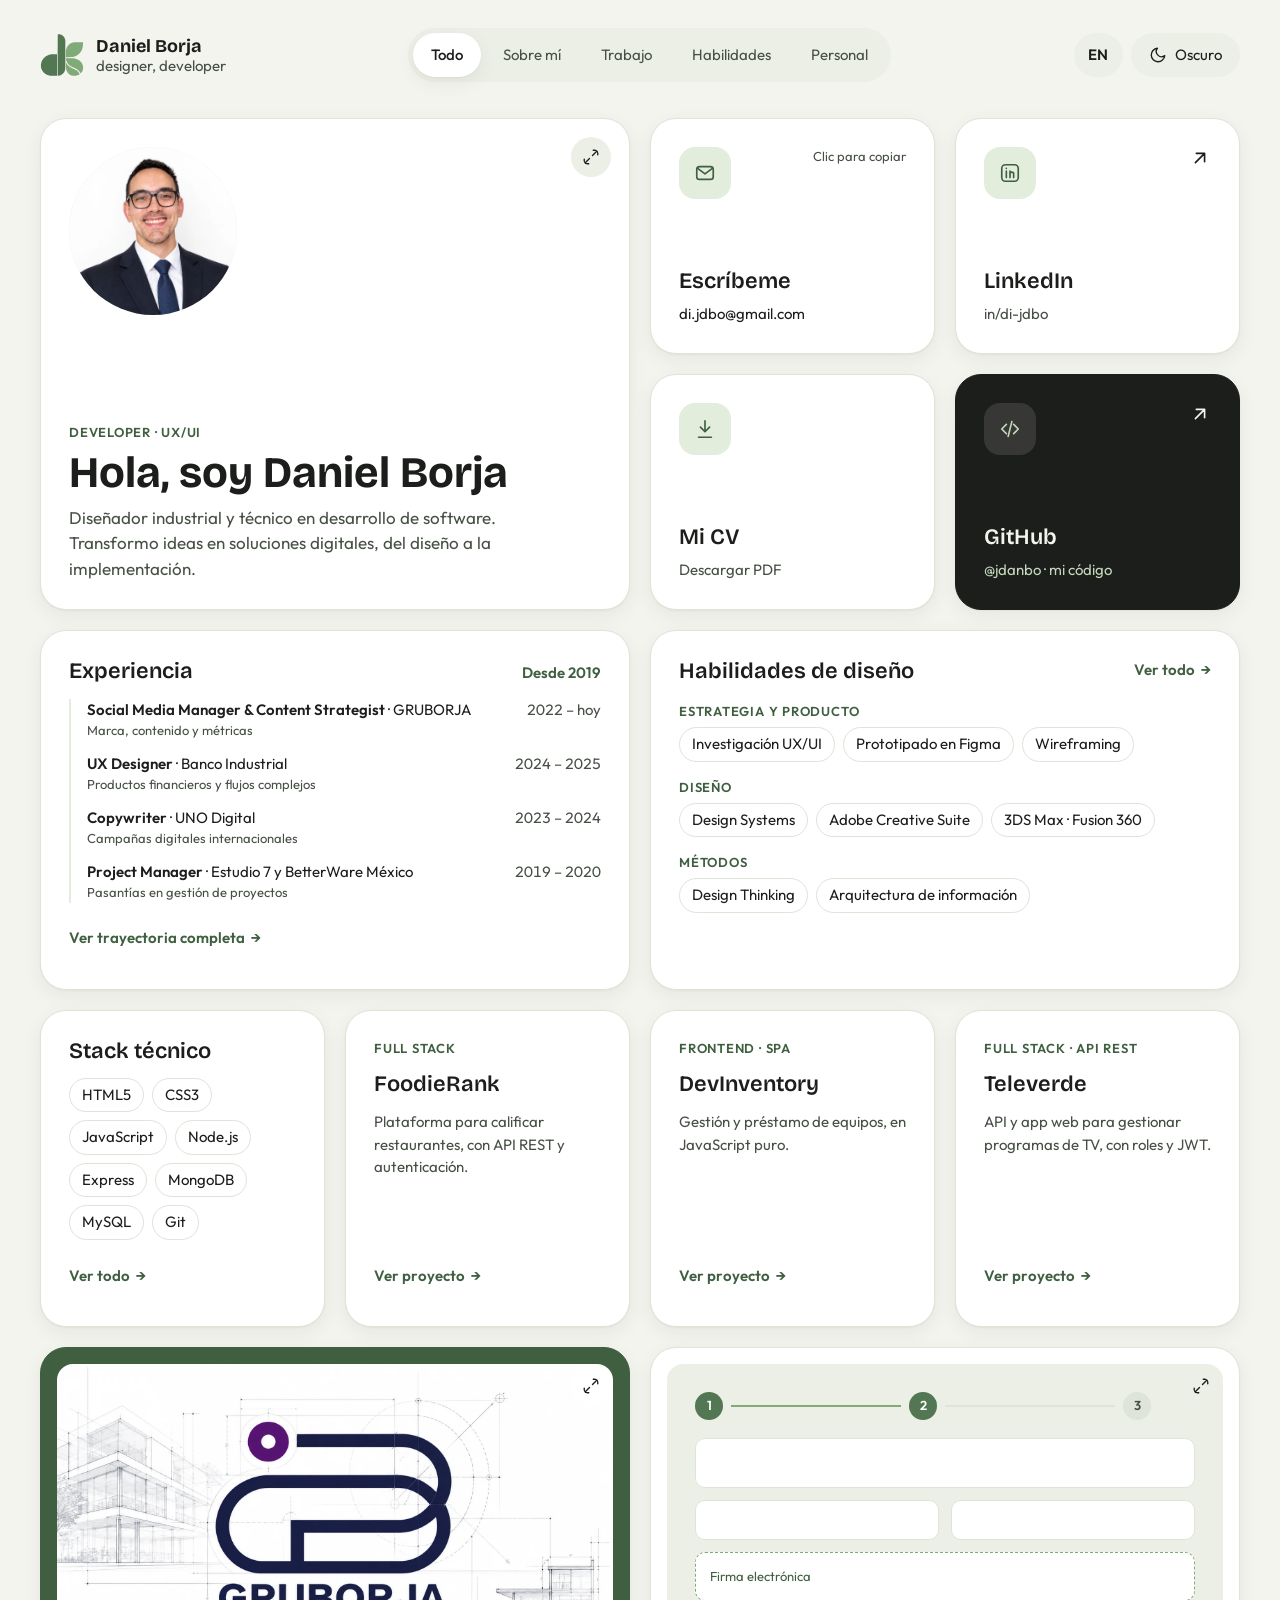
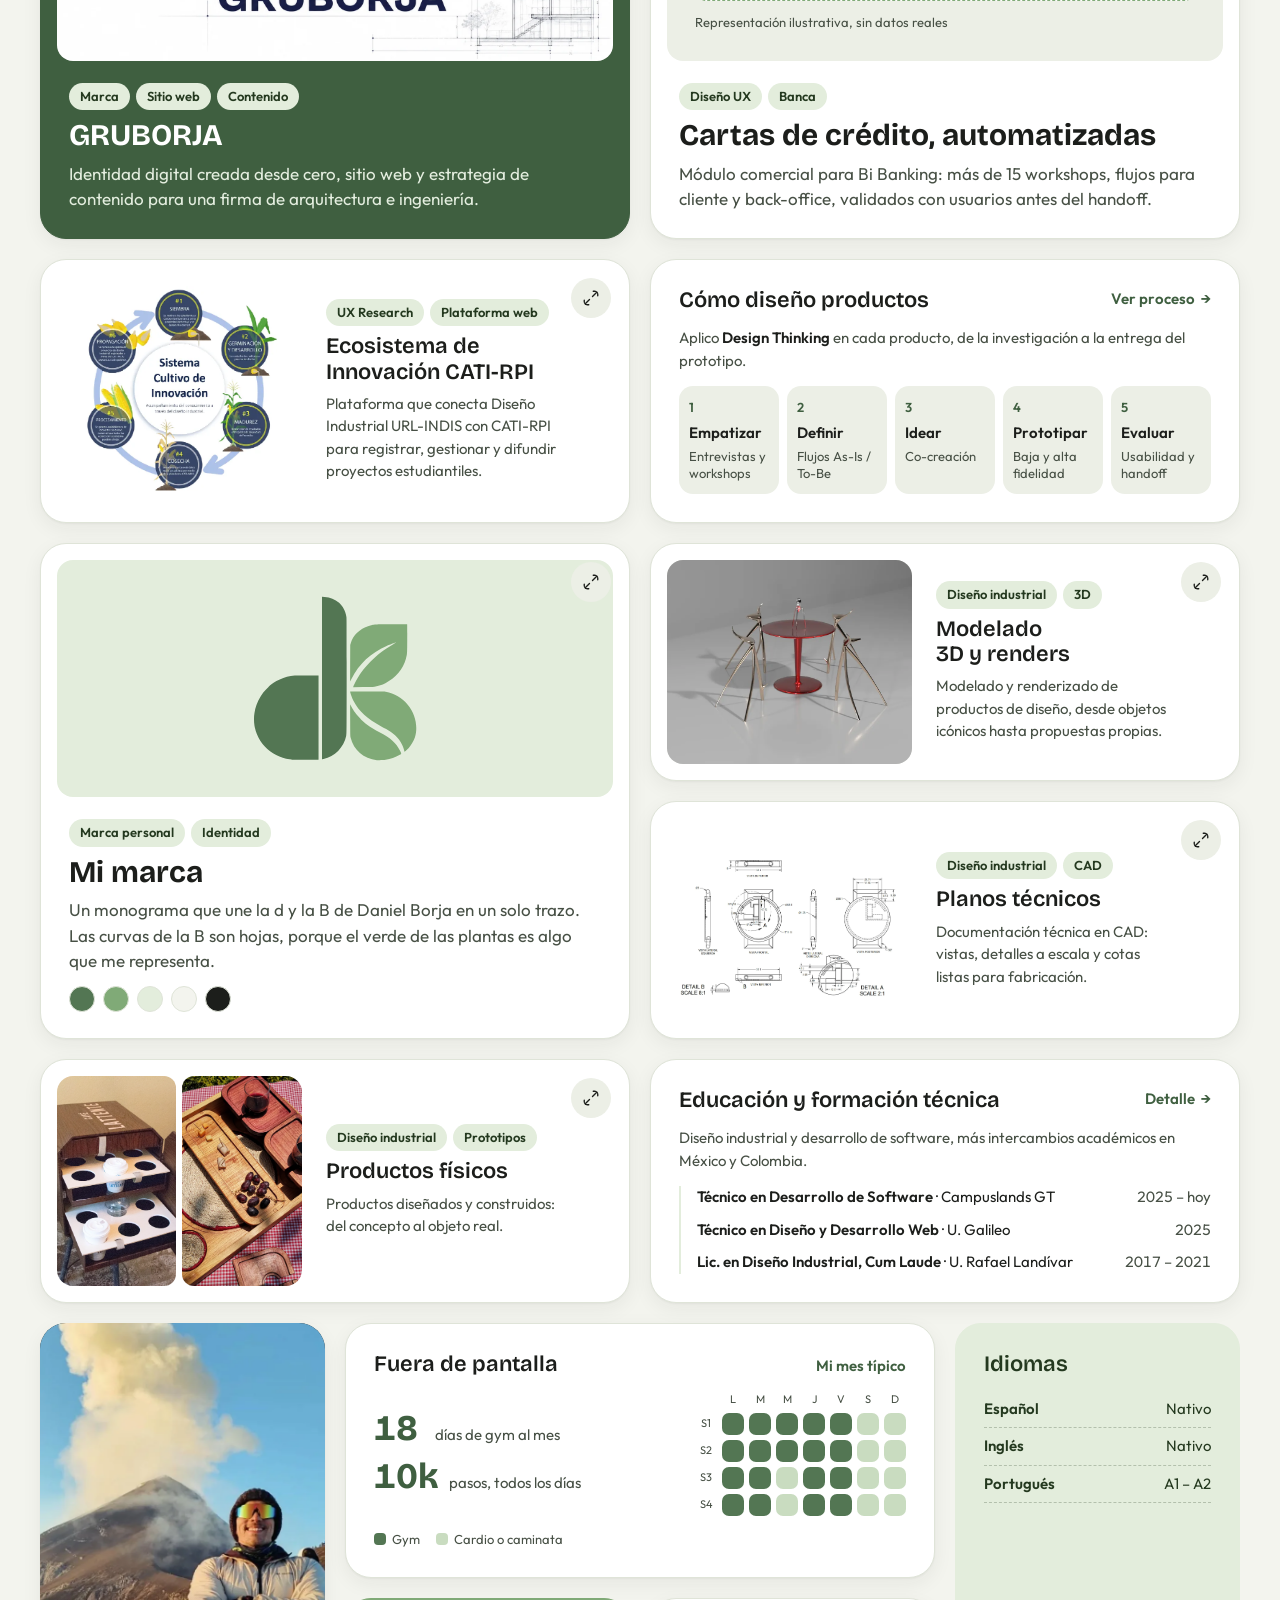
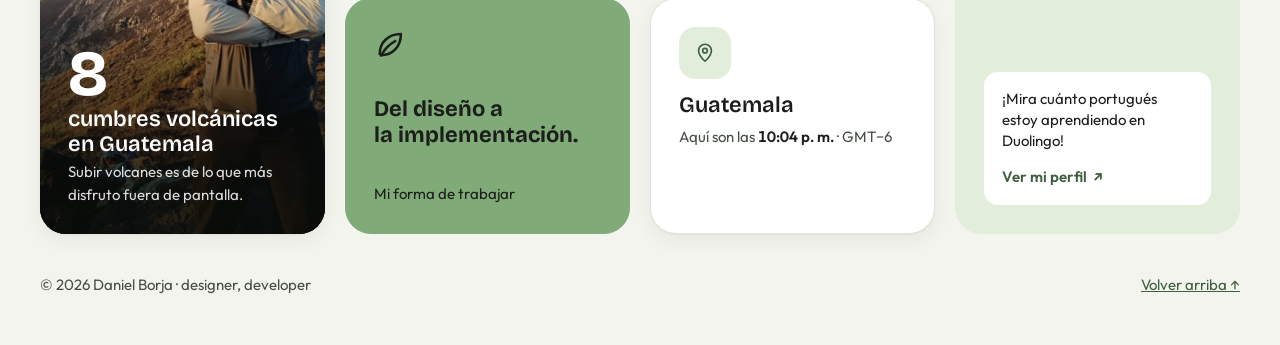
==== commit 4461b115: "Idiomas: enlace a mi perfil de Duolingo Aviso al pie de la tarjeta con el enlace al perfil; se muest" ====
--- a/index.html
+++ b/index.html
@@ -411,7 +411,10 @@
           <li><span>Inglés</span><span>Nativo</span></li>
           <li><span>Portugués</span><span>A1 – A2</span></li>
         </ul>
-        <a class="card__more" id="duolingo-link" href="https://www.duolingo.com/" target="_blank" rel="noopener" hidden>Mi perfil en Duolingo <span aria-hidden="true">↗</span></a>
+        <div class="duo" id="duolingo-box" hidden>
+          <p class="duo__text">¡Mira cuánto portugués estoy aprendiendo en Duolingo!</p>
+          <a class="card__more" id="duolingo-link" href="https://www.duolingo.com/" target="_blank" rel="noopener">Ver mi perfil <span aria-hidden="true">↗</span></a>
+        </div>
       </article>
 
       <!-- Frase -->
--- a/assets/css/cards.css
+++ b/assets/css/cards.css
@@ -149,6 +149,32 @@
   text-underline-offset: 3px;
 }
 
+/* Tarjetas con "Ver más": toda la tarjeta abre el módulo, no solo el texto */
+.bento .card__more[data-open]::after {
+  content: "";
+  position: absolute;
+  inset: 0;
+  border-radius: var(--radius);
+}
+
+.bento .card__more[data-open]:focus-visible {
+  outline: none;
+}
+
+.bento .card__more[data-open]:focus-visible::after {
+  outline: 3px solid var(--leaf);
+  outline-offset: 3px;
+}
+
+.card:has(.card__more[data-open]):hover {
+  transform: translateY(-3px);
+}
+
+.card:has(.card__more[data-open]):hover .card__more {
+  text-decoration: underline;
+  text-underline-offset: 3px;
+}
+
 /* ---------- Sobre mí (2 × 2, el punto de entrada del sitio) ---------- */
 .card--about {
   flex-direction: column;
@@ -423,6 +449,32 @@
   color: var(--on-mint);
 }
 
+/* Duolingo: aviso al pie de la tarjeta de idiomas */
+.duo {
+  display: flex;
+  flex-direction: column;
+  gap: 4px;
+  margin-top: auto;
+  padding: 16px 18px 6px;
+  border-radius: var(--radius-sm);
+  background: var(--surface);
+  color: var(--fg);
+}
+
+.duo[hidden] {
+  display: none;
+}
+
+.duo__text {
+  font-size: var(--text-sm);
+  line-height: 1.4;
+}
+
+.card--mint .duo .card__more {
+  margin-top: 0;
+  color: var(--accent-text);
+}
+
 .langs {
   display: flex;
   flex-direction: column;
@@ -747,35 +799,26 @@
 }
 
 /* ---------- Habilidades de diseño ---------- */
-.skill-groups {
-  display: grid;
-  grid-template-columns: repeat(auto-fit, minmax(150px, 1fr));
-  gap: 12px;
-}
-
-.skill-group {
+.skill-rows {
+  display: flex;
+  flex-direction: column;
+  gap: 18px;
+  margin-top: 6px;
+}
+
+.skill-row {
   display: flex;
   flex-direction: column;
   gap: 8px;
-  padding: 14px 16px;
-  border-radius: var(--radius-sm);
-  background: var(--surface-2);
-}
-
-.skill-group__title {
+}
+
+.skill-row__label {
   font-family: var(--font-body);
   font-size: var(--text-xs);
   font-weight: 600;
   letter-spacing: 0.06em;
   text-transform: uppercase;
   color: var(--accent-text);
-}
-
-.skill-group__list {
-  display: flex;
-  flex-direction: column;
-  gap: 4px;
-  font-size: var(--text-sm);
 }
 
 @media (max-width: 600px) {
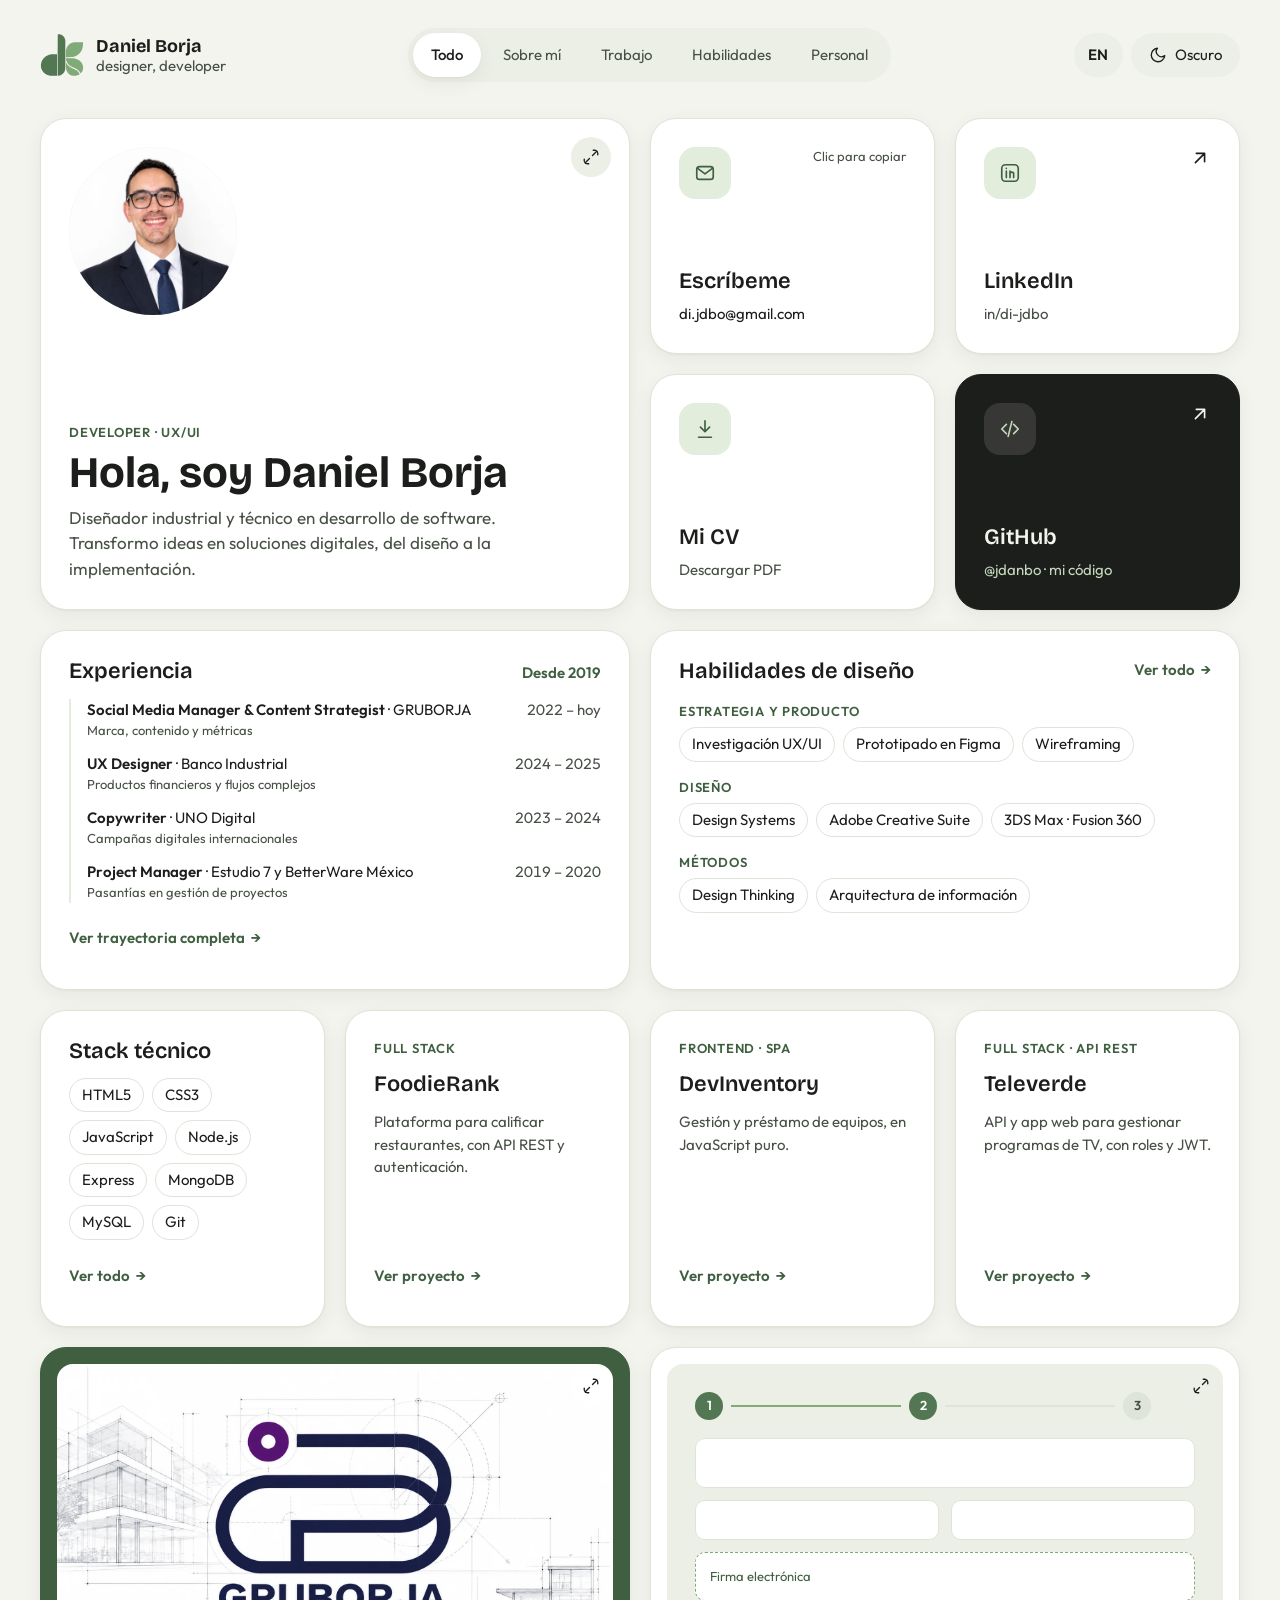
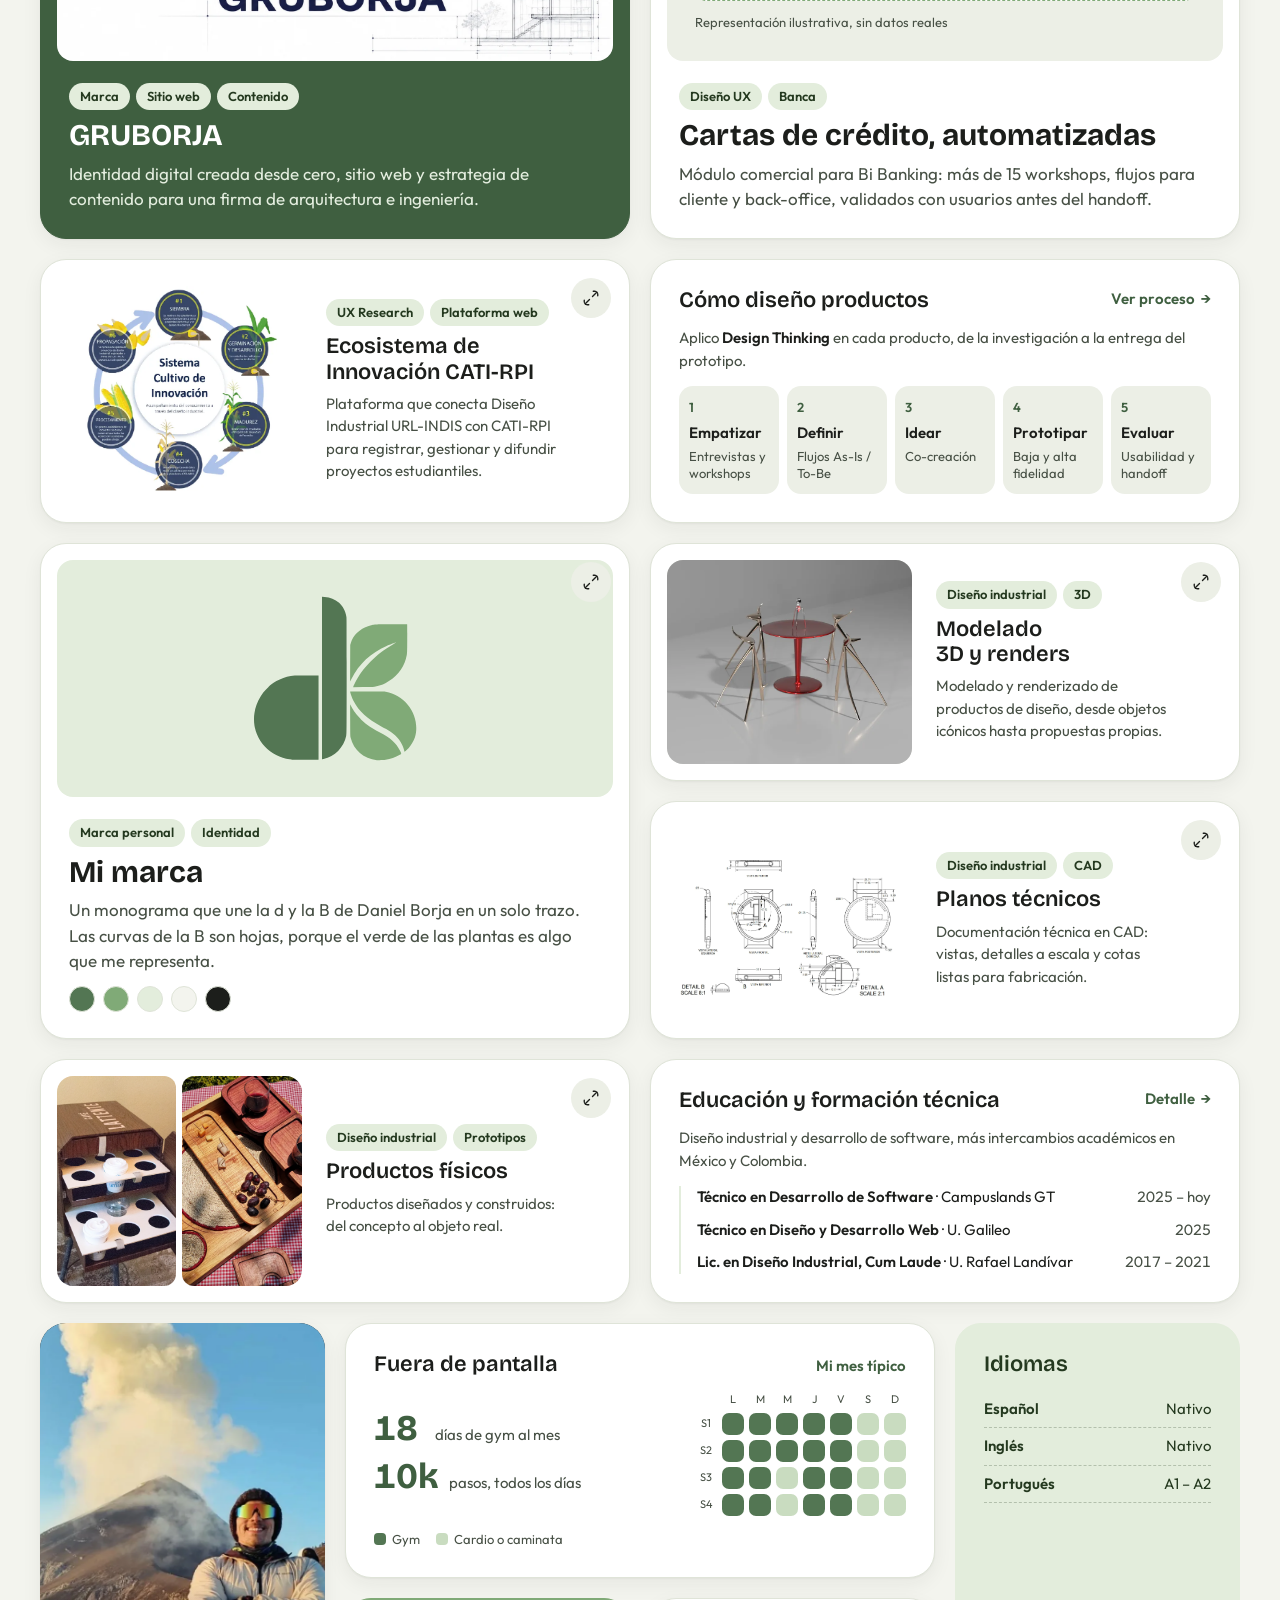
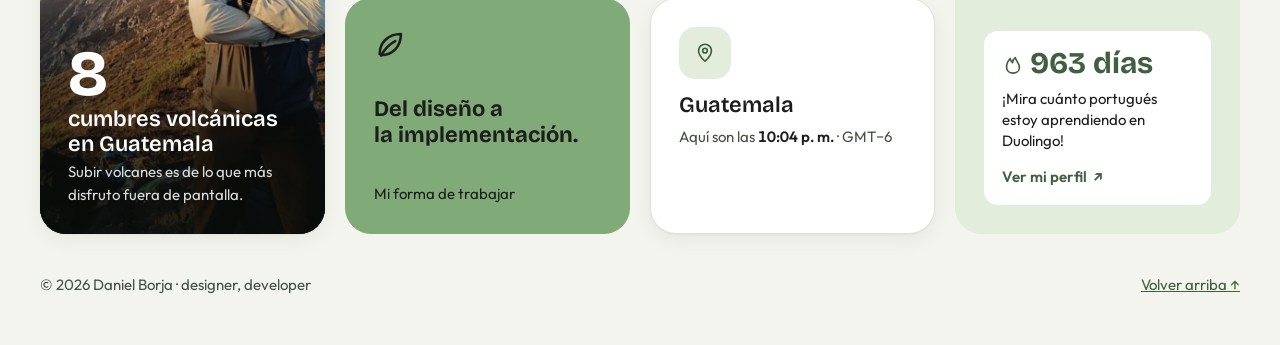
==== commit bc1a60e0: "Muestra mi racha de Duolingo: 963 días La racha aparece dentro del aviso de Duolingo, junto al enlac" ====
--- a/index.html
+++ b/index.html
@@ -401,10 +401,6 @@
       <article class="card card--mint row-2" data-cat="personal sobre-mi">
         <header class="card__head">
           <h2 class="card__title">Idiomas</h2>
-          <span class="streak" id="duolingo-streak" hidden>
-            <svg class="icon" viewBox="0 0 24 24" aria-hidden="true"><path d="M12 22c4 0 7-2.7 7-6.5 0-4-3.5-6.5-4.5-10.5-2 1.5-3 3.5-3 5.5C10 9 9 8 9 6c-2 2-4 4.8-4 9.5C5 19.3 8 22 12 22z"/></svg>
-            <span id="duolingo-dias"></span>
-          </span>
         </header>
         <ul class="langs">
           <li><span>Español</span><span>Nativo</span></li>
@@ -412,6 +408,10 @@
           <li><span>Portugués</span><span>A1 – A2</span></li>
         </ul>
         <div class="duo" id="duolingo-box" hidden>
+          <span class="streak" id="duolingo-streak" hidden>
+            <svg class="icon" viewBox="0 0 24 24" aria-hidden="true"><path d="M12 22c4 0 7-2.7 7-6.5 0-4-3.5-6.5-4.5-10.5-2 1.5-3 3.5-3 5.5C10 9 9 8 9 6c-2 2-4 4.8-4 9.5C5 19.3 8 22 12 22z"/></svg>
+            <span id="duolingo-dias"></span>
+          </span>
           <p class="duo__text">¡Mira cuánto portugués estoy aprendiendo en Duolingo!</p>
           <a class="card__more" id="duolingo-link" href="https://www.duolingo.com/" target="_blank" rel="noopener">Ver mi perfil <span aria-hidden="true">↗</span></a>
         </div>
--- a/assets/css/cards.css
+++ b/assets/css/cards.css
@@ -495,10 +495,17 @@
 .streak {
   display: inline-flex;
   align-items: center;
-  gap: 4px;
+  gap: 6px;
+  margin-bottom: 4px;
   font-family: var(--font-display);
   font-weight: 700;
-  font-size: var(--text-lg);
+  font-size: var(--text-xl);
+  line-height: 1.1;
+  color: var(--accent-text);
+}
+
+.streak[hidden] {
+  display: none;
 }
 
 /* ---------- Frase ---------- */
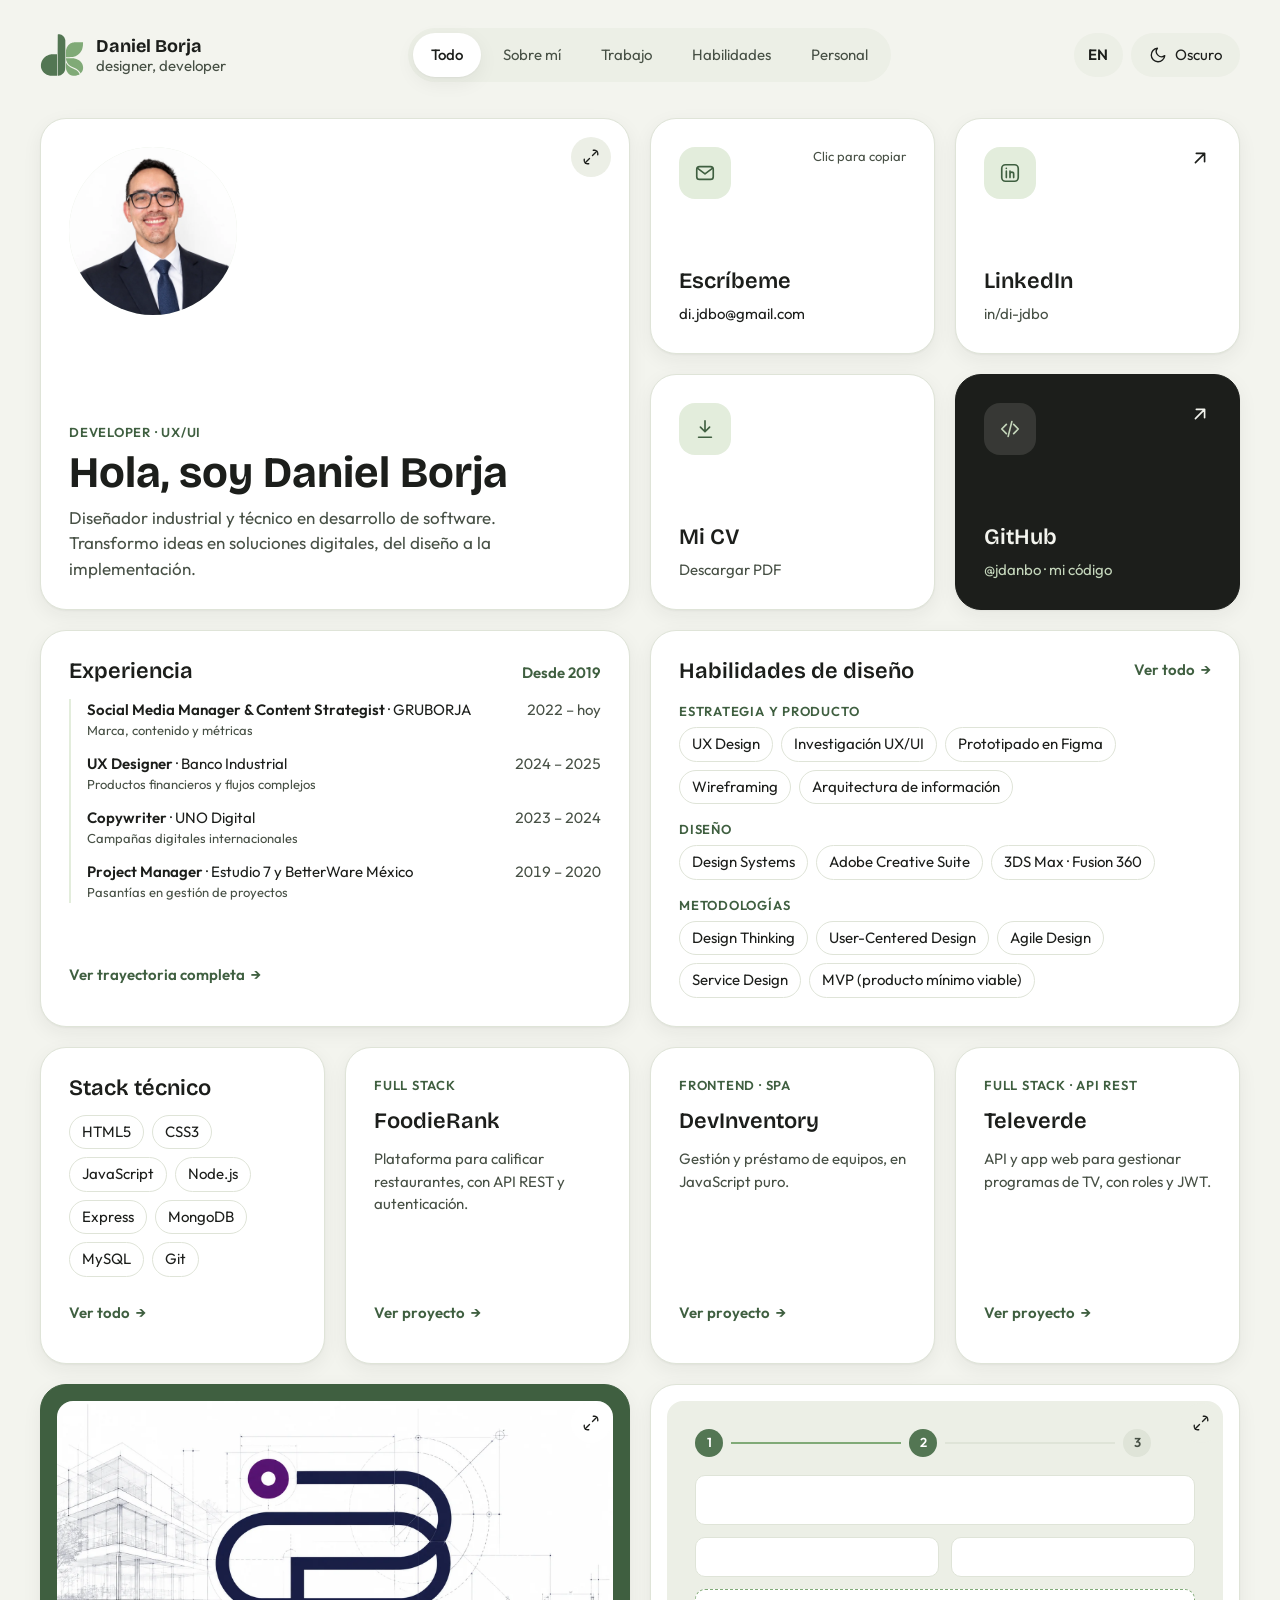
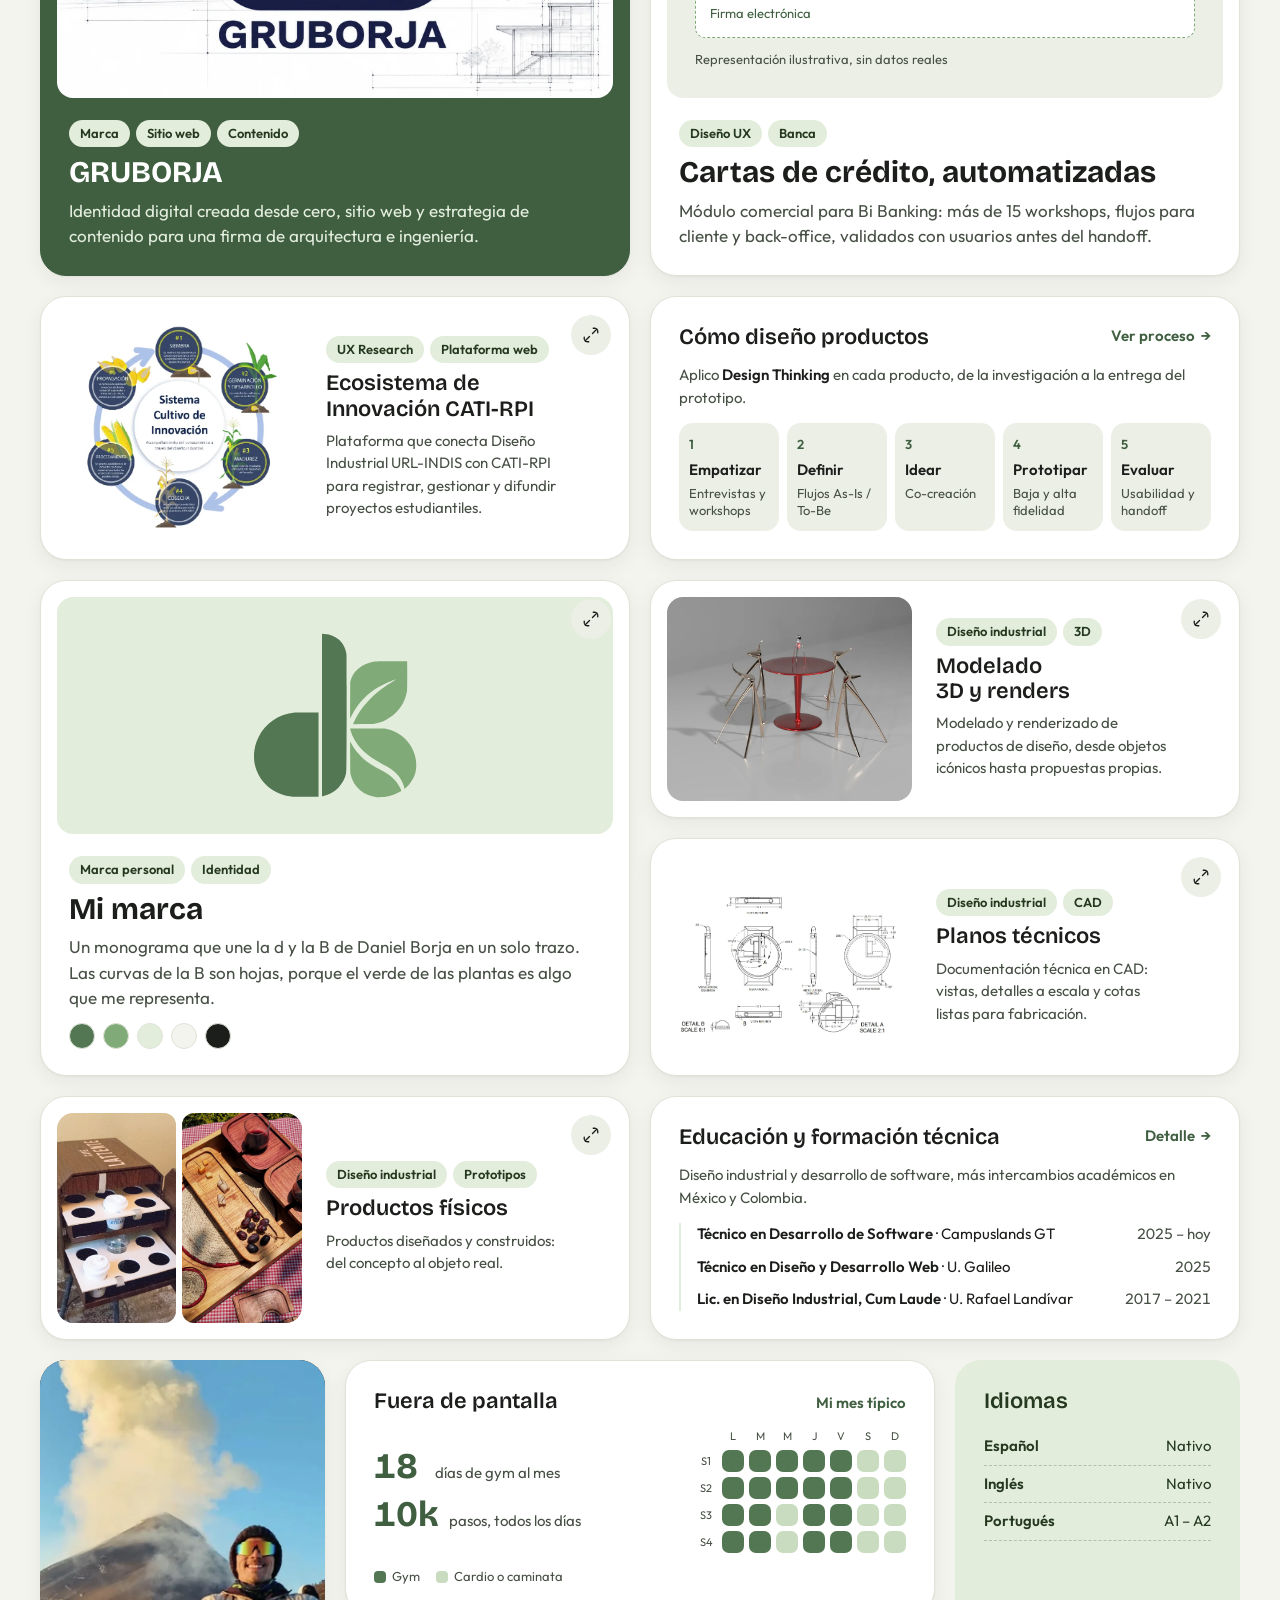
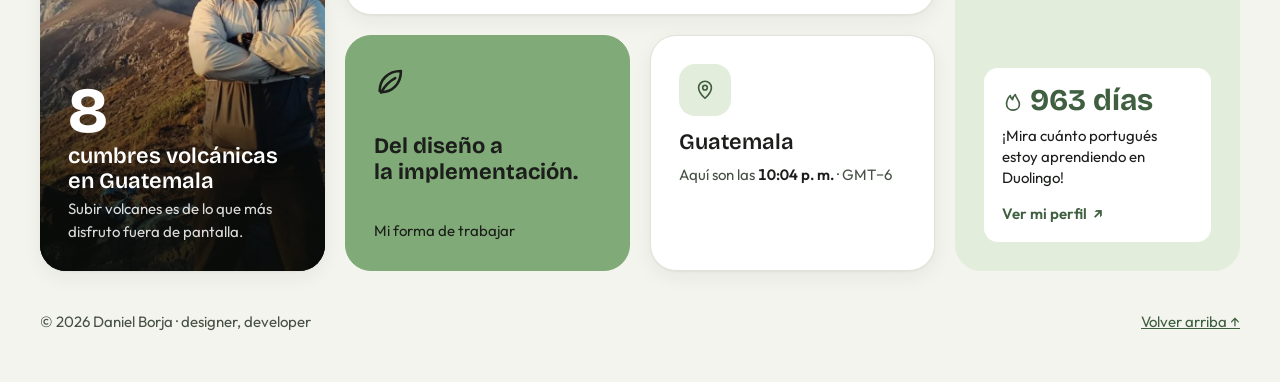
==== commit 4c5200b8: "Habilidades de diseño: grupo Metodologías y nuevas habilidades Agrega UX Design, User-Centered Desig" ====
--- a/index.html
+++ b/index.html
@@ -169,15 +169,15 @@
         <div class="skill-rows">
           <div class="skill-row">
             <h3 class="skill-row__label">Estrategia y producto</h3>
-            <p class="chips"><span class="chip">Investigación UX/UI</span><span class="chip">Prototipado en Figma</span><span class="chip">Wireframing</span></p>
+            <p class="chips"><span class="chip">UX Design</span><span class="chip">Investigación UX/UI</span><span class="chip">Prototipado en Figma</span><span class="chip">Wireframing</span><span class="chip">Arquitectura de información</span></p>
           </div>
           <div class="skill-row">
             <h3 class="skill-row__label">Diseño</h3>
             <p class="chips"><span class="chip">Design Systems</span><span class="chip">Adobe Creative Suite</span><span class="chip">3DS Max · Fusion 360</span></p>
           </div>
           <div class="skill-row">
-            <h3 class="skill-row__label">Métodos</h3>
-            <p class="chips"><span class="chip">Design Thinking</span><span class="chip">Arquitectura de información</span></p>
+            <h3 class="skill-row__label">Metodologías</h3>
+            <p class="chips"><span class="chip">Design Thinking</span><span class="chip">User-Centered Design</span><span class="chip">Agile Design</span><span class="chip">Service Design</span><span class="chip">MVP (producto mínimo viable)</span></p>
           </div>
         </div>
       </article>
@@ -717,11 +717,11 @@
     <h2 class="modal__title" id="modal-title">Habilidades de diseño</h2>
     <p>Herramientas y métodos que uso para investigar, diseñar y gestionar productos digitales.</p>
     <h3>Estrategia y producto</h3>
-    <p class="chips"><span class="chip">Investigación UX/UI</span><span class="chip">Wireframing</span><span class="chip">Prototipado en Figma</span><span class="chip">Scrum</span><span class="chip">Kanban</span></p>
+    <p class="chips"><span class="chip">UX Design</span><span class="chip">Investigación UX/UI</span><span class="chip">Wireframing</span><span class="chip">Prototipado en Figma</span><span class="chip">Scrum</span><span class="chip">Kanban</span></p>
     <h3>Diseño</h3>
     <p class="chips"><span class="chip">Photoshop</span><span class="chip">Illustrator</span><span class="chip">Adobe XD</span><span class="chip">Diseño responsivo</span><span class="chip">Design Systems</span><span class="chip">3DS Max</span><span class="chip">Fusion 360</span></p>
-    <h3>Métodos y gestión</h3>
-    <p class="chips"><span class="chip">Design Thinking</span><span class="chip">Arquitectura de información</span><span class="chip">Notion</span><span class="chip">Trello</span><span class="chip">Jira</span><span class="chip">Microsoft Office</span></p>
+    <h3>Metodologías y gestión</h3>
+    <p class="chips"><span class="chip">Design Thinking</span><span class="chip">User-Centered Design</span><span class="chip">Agile Design</span><span class="chip">Service Design</span><span class="chip">MVP (producto mínimo viable)</span><span class="chip">Arquitectura de información</span><span class="chip">Notion</span><span class="chip">Trello</span><span class="chip">Jira</span><span class="chip">Microsoft Office</span></p>
     <p class="modal__actions"><button class="btn btn--primary" type="button" data-open="tpl-ux">Cómo diseño productos</button></p>
   </template>
 
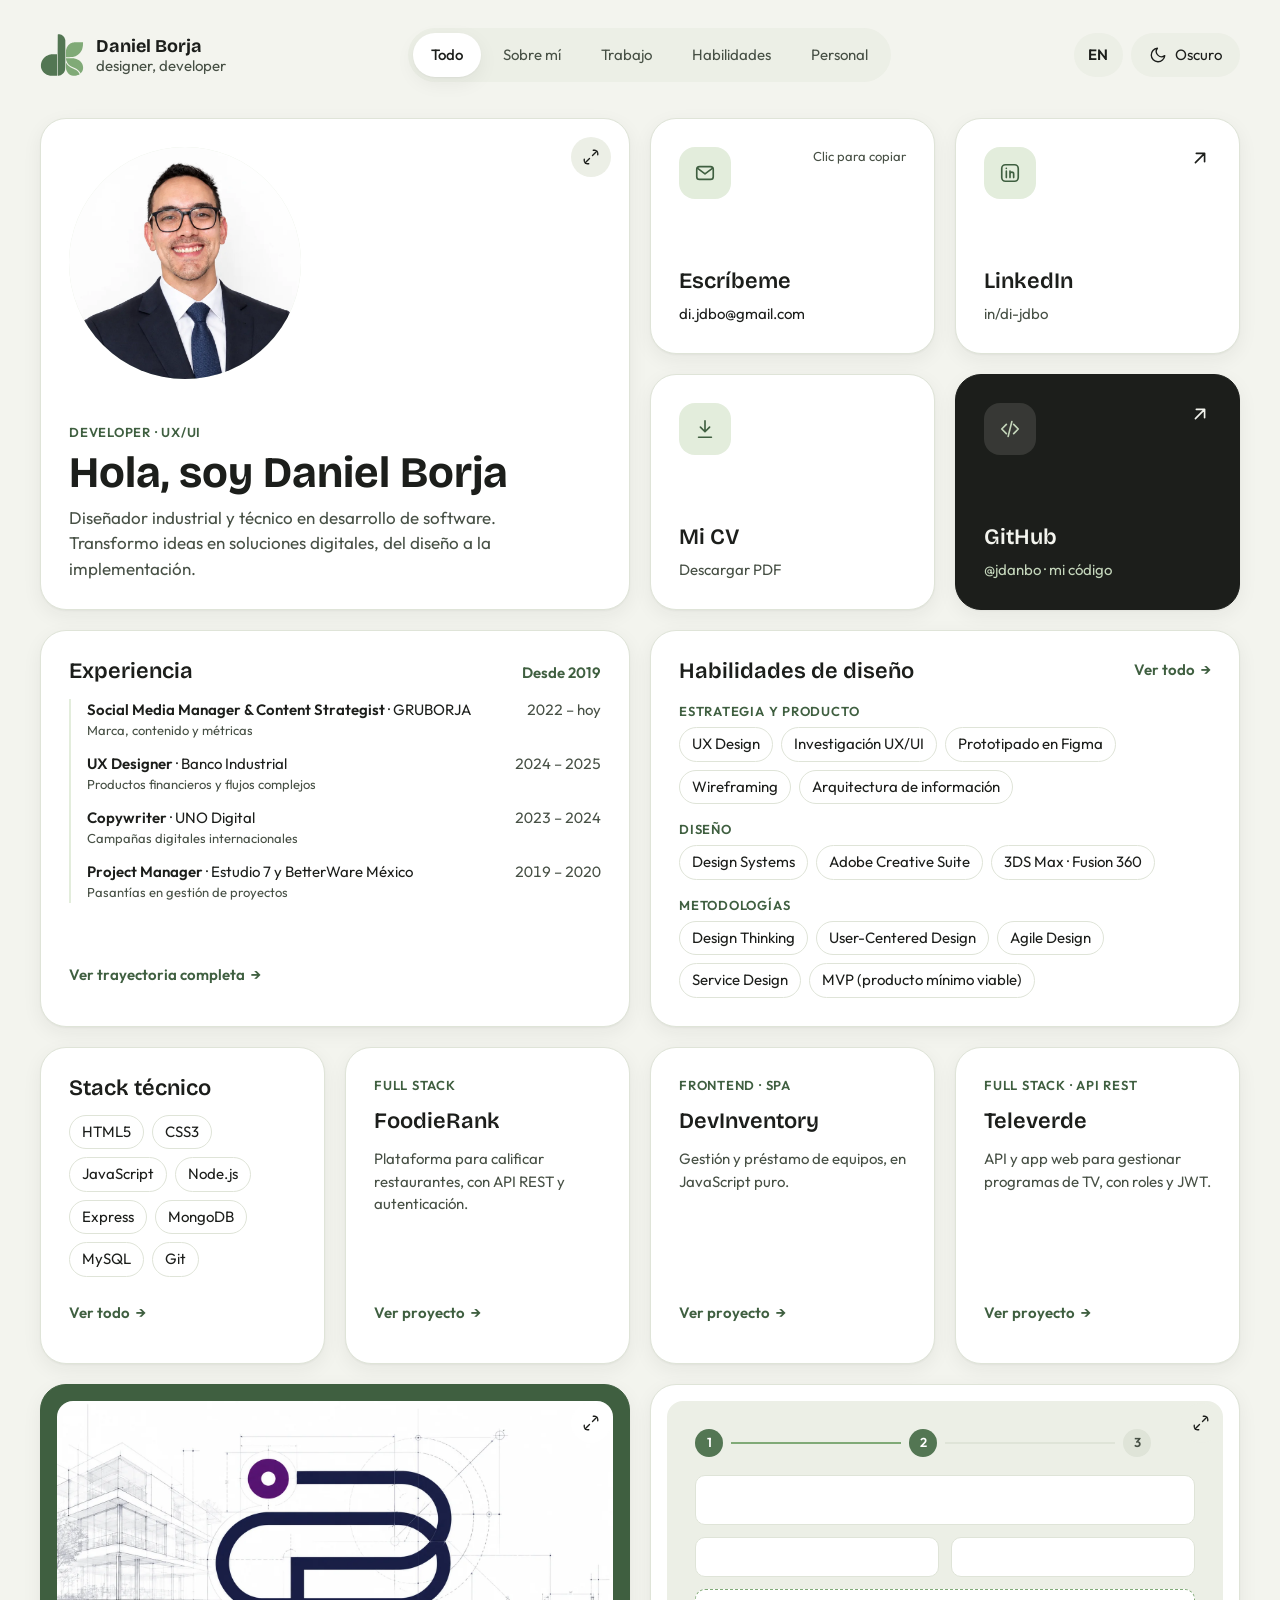
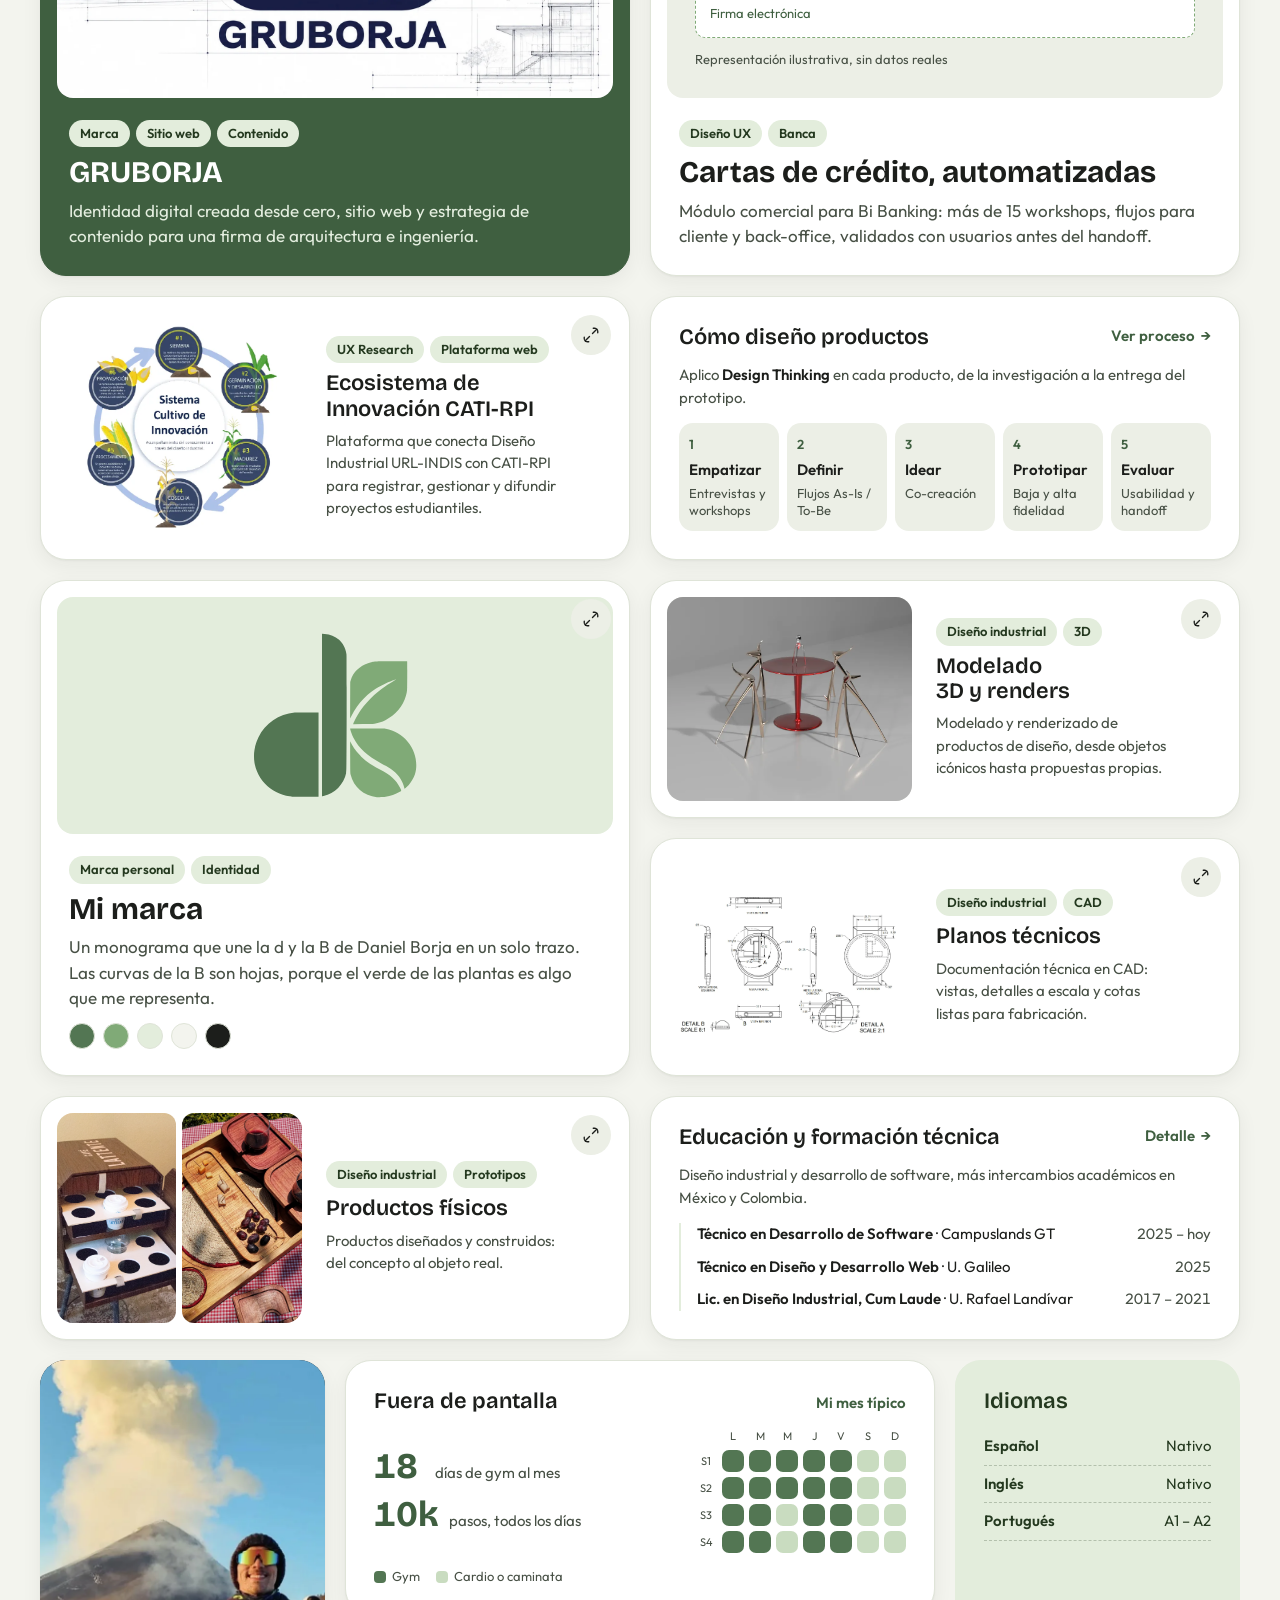
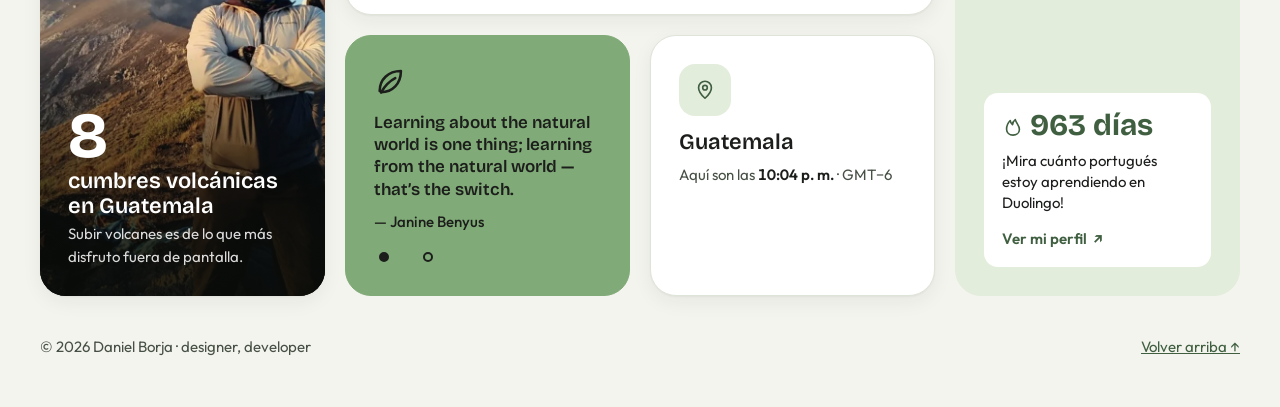
==== commit 86226cad: "Tarjeta de frases: Janine Benyus y Francis Crick Dos citas sobre naturaleza, estructura y diseño que" ====
--- a/index.html
+++ b/index.html
@@ -417,12 +417,24 @@
         </div>
       </article>
 
-      <!-- Frase -->
-      <figure class="card card--quote" data-cat="sobre-mi">
+      <!-- Frases -->
+      <article class="card card--quote" data-cat="sobre-mi">
         <svg class="icon icon--leaf" viewBox="0 0 24 24" aria-hidden="true"><path d="M5 20c8 0 14-6 14-15-9 0-15 6-15 14"/><path d="M5 20c3-5 6-8 10-10"/></svg>
-        <blockquote class="quote">Del diseño a la implementación.</blockquote>
-        <figcaption class="card__text card__text--small">Mi forma de trabajar</figcaption>
-      </figure>
+        <div class="quotes" id="quotes">
+          <figure class="quotes__item is-active">
+            <blockquote class="quote" lang="en">Learning about the natural world is one thing; learning from the natural world — that’s the switch.</blockquote>
+            <figcaption class="quote__author">Janine Benyus</figcaption>
+          </figure>
+          <figure class="quotes__item">
+            <blockquote class="quote" lang="en">If you want to understand function, study structure.</blockquote>
+            <figcaption class="quote__author">Francis Crick</figcaption>
+          </figure>
+        </div>
+        <div class="quotes__nav">
+          <button class="quotes__dot" type="button" aria-label="Ver frase 1" aria-pressed="true"></button>
+          <button class="quotes__dot" type="button" aria-label="Ver frase 2" aria-pressed="false"></button>
+        </div>
+      </article>
 
       <!-- Ubicación y hora local -->
       <article class="card" data-cat="sobre-mi personal">
--- a/assets/css/cards.css
+++ b/assets/css/cards.css
@@ -195,8 +195,8 @@
 .avatar {
   position: relative;
   flex-shrink: 0;
-  width: 168px;
-  height: 168px;
+  width: 232px;
+  height: 232px;
   border-radius: 50%;
   background: var(--mint);
   overflow: hidden;
@@ -517,8 +517,24 @@
   box-shadow: none;
 }
 
-.card--quote .card__text {
-  color: var(--ink);
+/* Varias frases en la misma tarjeta: se apilan y solo se ve la activa */
+.quotes {
+  display: grid;
+}
+
+.quotes__item {
+  grid-area: 1 / 1;
+  display: flex;
+  flex-direction: column;
+  gap: 10px;
+  visibility: hidden;
+  opacity: 0;
+  transition: opacity 0.5s ease, visibility 0.5s;
+}
+
+.quotes__item.is-active {
+  visibility: visible;
+  opacity: 1;
 }
 
 .icon--leaf {
@@ -528,10 +544,50 @@
 
 .quote {
   font-family: var(--font-display);
-  font-weight: 700;
-  font-size: var(--text-lg);
-  line-height: 1.2;
-  text-wrap: balance;
+  font-weight: 600;
+  font-size: var(--text-md);
+  line-height: 1.3;
+  text-wrap: pretty;
+}
+
+.quote__author {
+  font-size: var(--text-sm);
+  font-weight: 500;
+}
+
+.quote__author::before {
+  content: "— ";
+}
+
+.quotes__nav {
+  display: flex;
+  margin: -12px 0 -12px -12px; /* área de clic de 44 px sin mover el diseño */
+}
+
+.quotes__dot {
+  position: relative;
+  width: 44px;
+  height: 44px;
+  padding: 0;
+  border: 0;
+  background: none;
+  cursor: pointer;
+}
+
+.quotes__dot::before {
+  content: "";
+  position: absolute;
+  top: 50%;
+  left: 50%;
+  width: 10px;
+  height: 10px;
+  margin: -5px 0 0 -5px;
+  border: 2px solid var(--ink);
+  border-radius: 50%;
+}
+
+.quotes__dot[aria-pressed="true"]::before {
+  background: var(--ink);
 }
 
 /* ---------- Proceso UX ---------- */
@@ -674,8 +730,8 @@
   }
 
   .avatar {
-    width: 150px;
-    height: 150px;
+    width: 190px;
+    height: 190px;
   }
 }
 
@@ -688,8 +744,8 @@
   }
 
   .avatar {
-    width: 96px;
-    height: 96px;
+    width: 128px;
+    height: 128px;
   }
 
   .card__title--xl {
